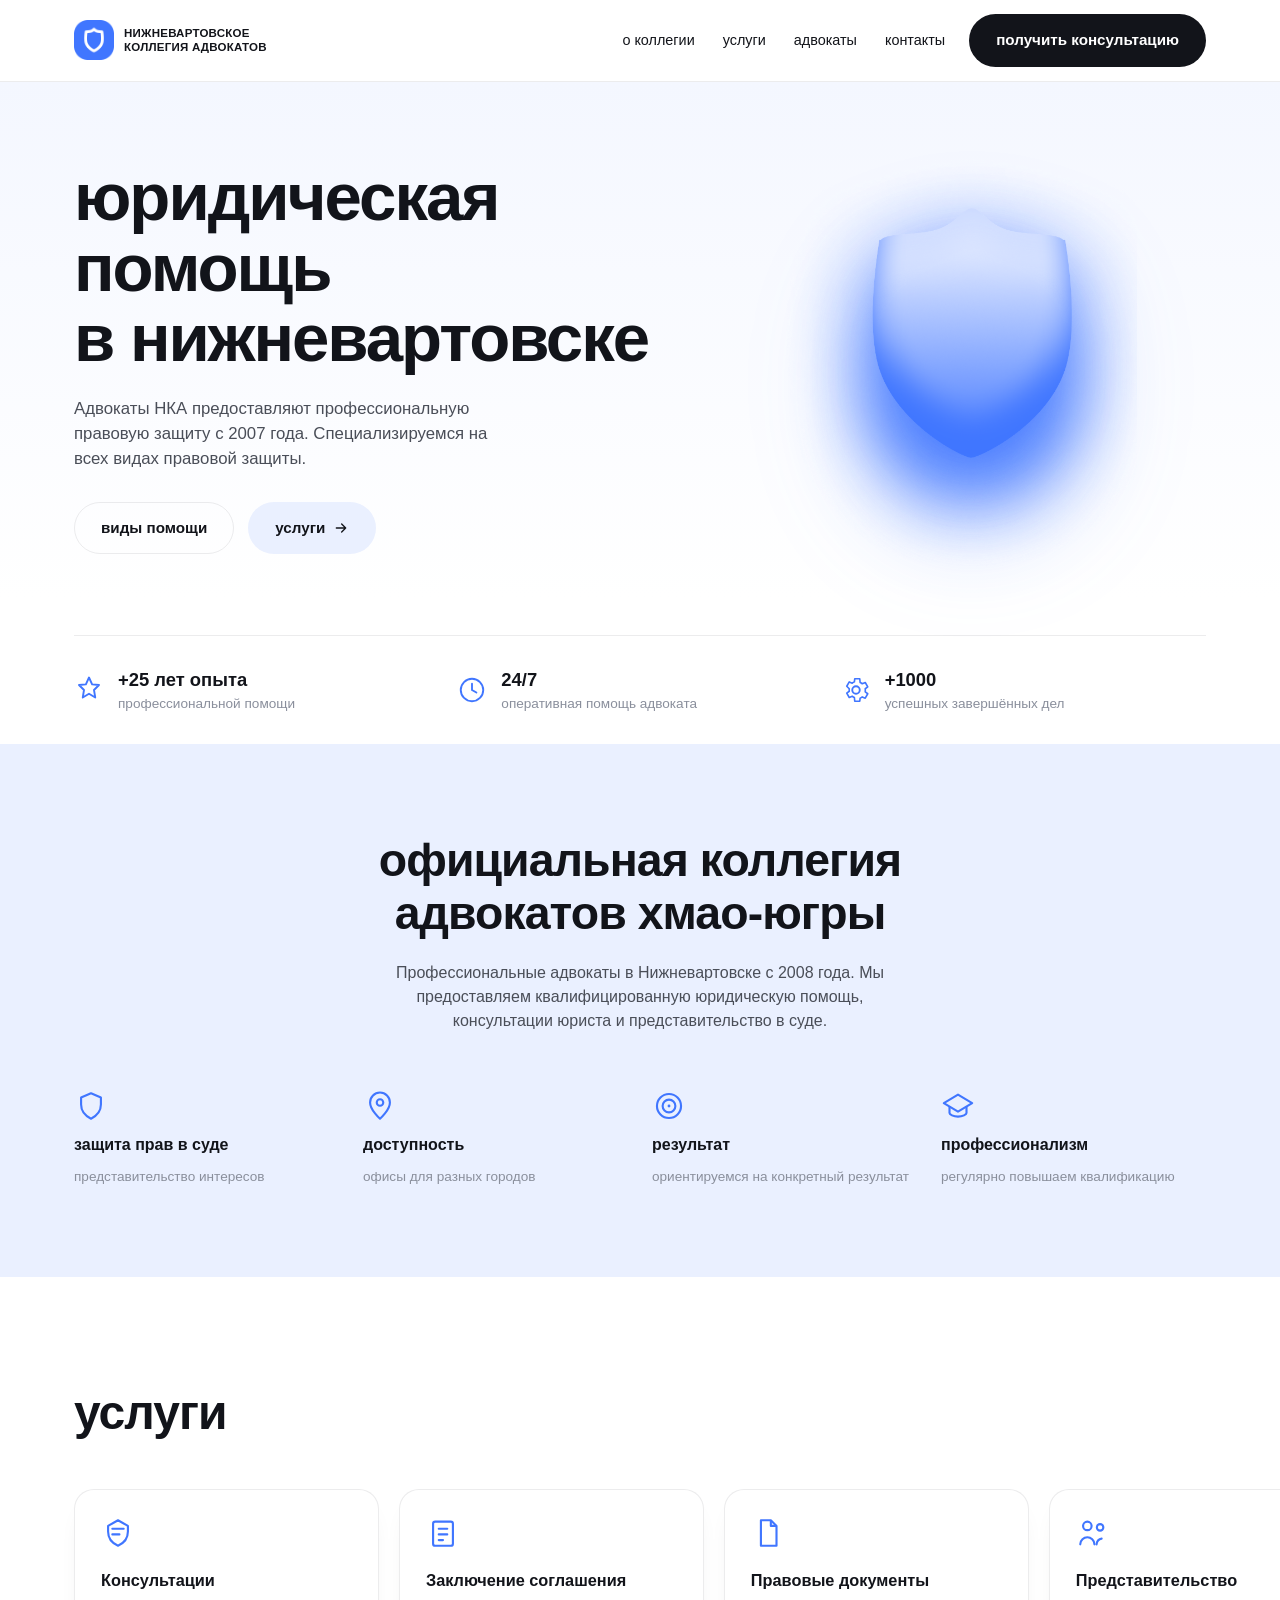
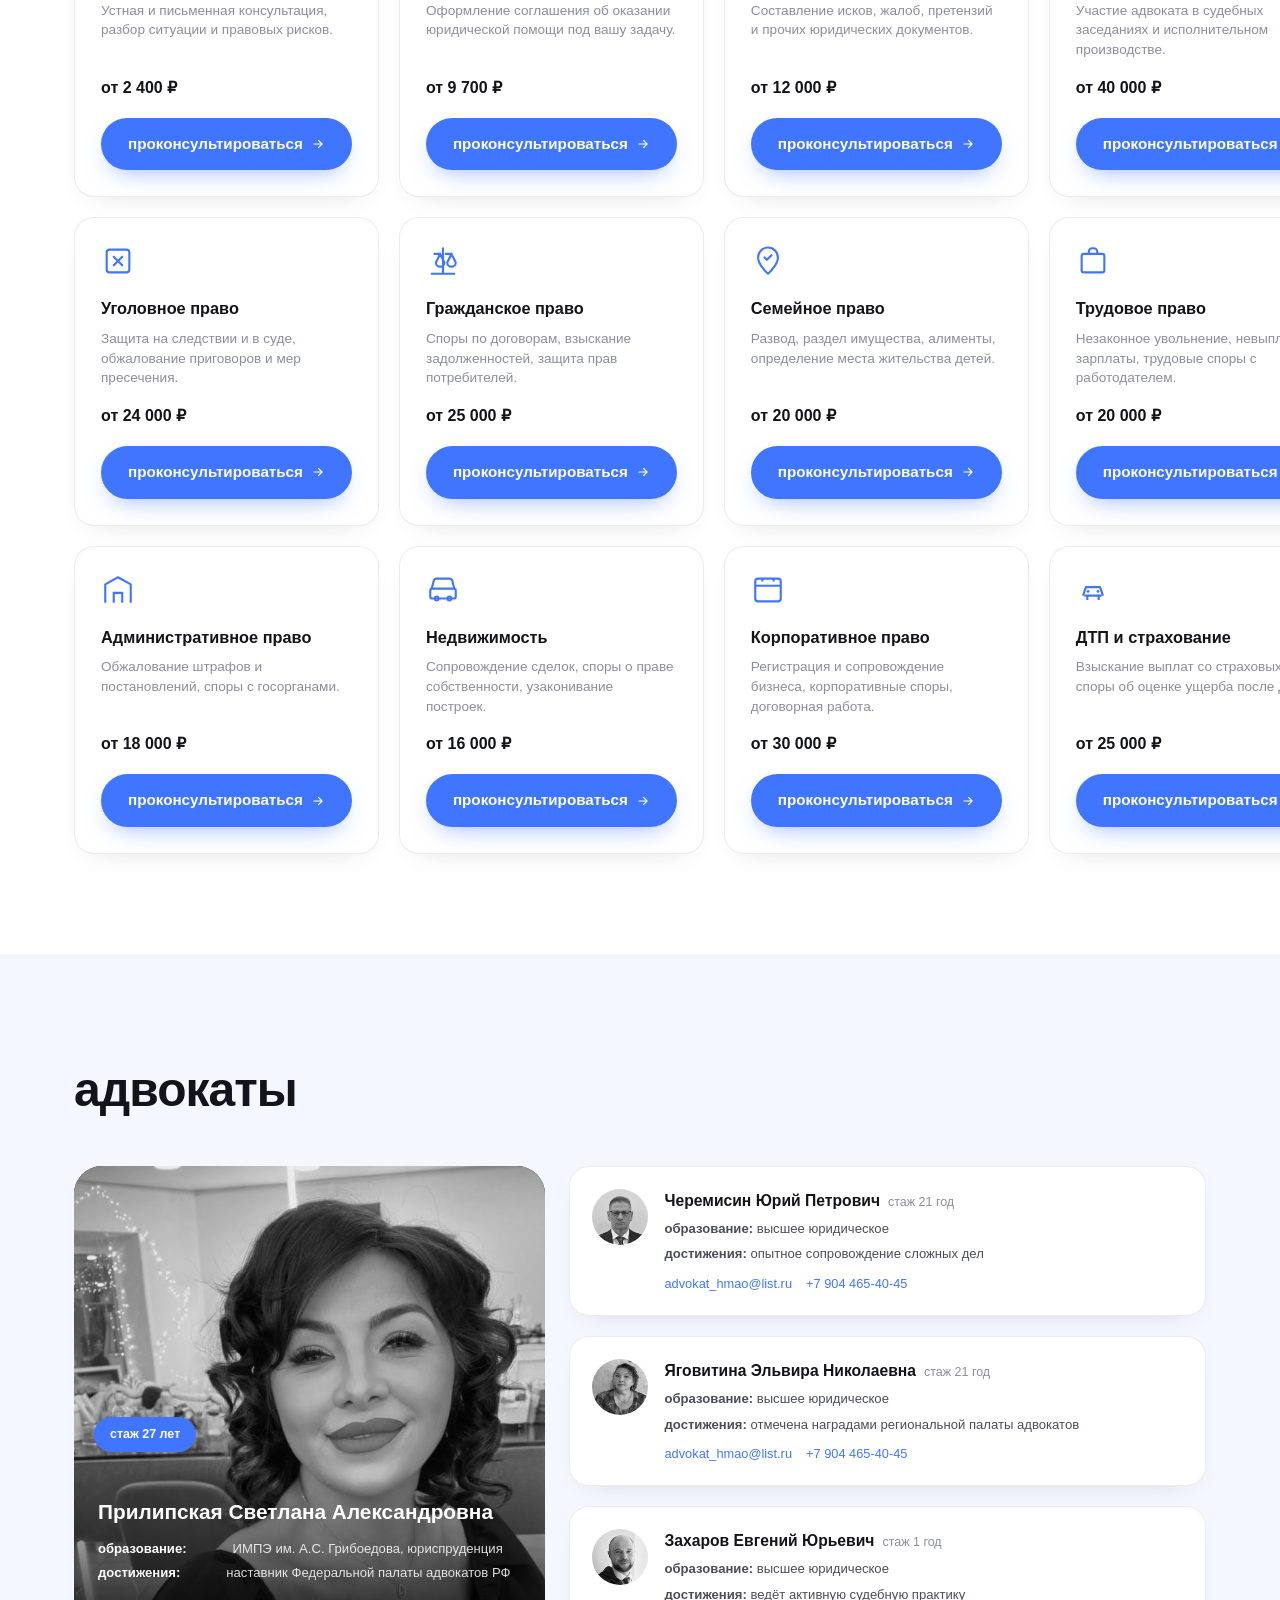
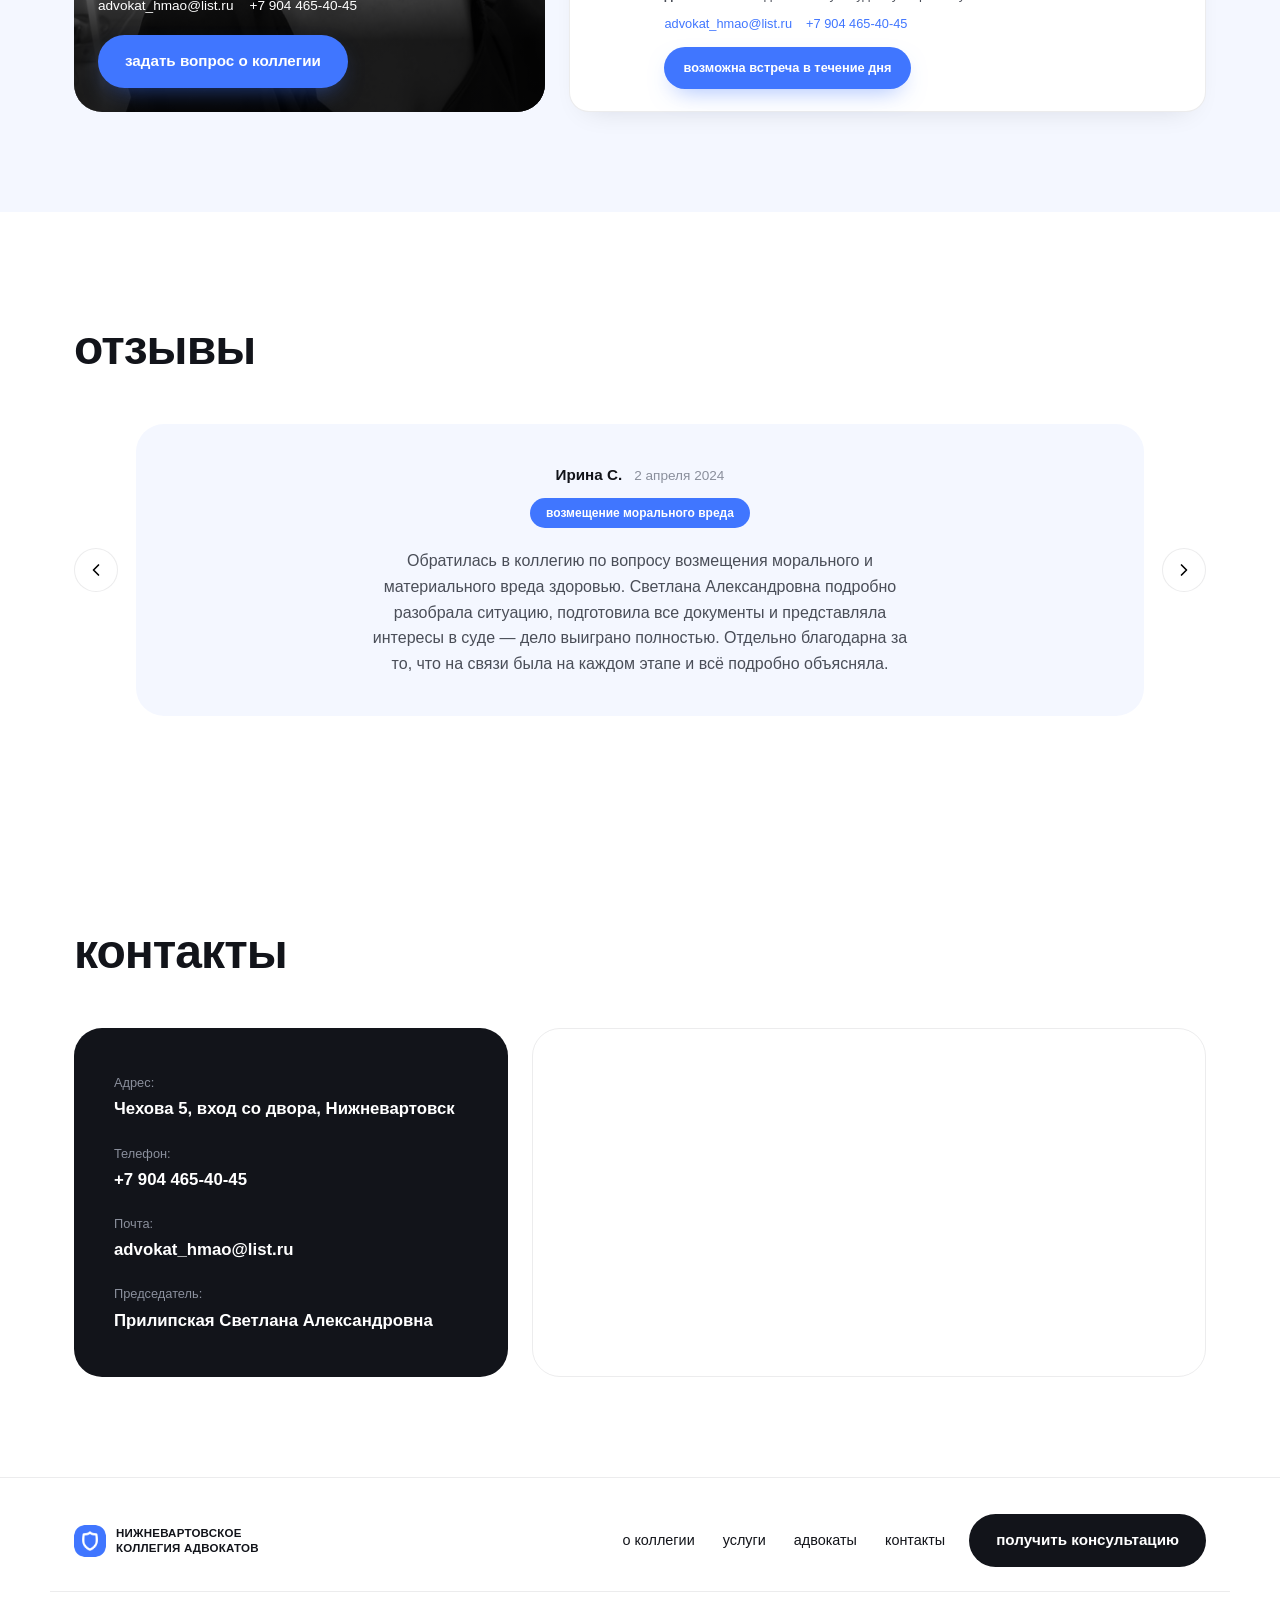
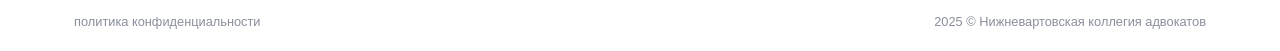
==== index.html @ 38939c28 "Add files via upload" ====
<!doctype html>
<html lang="ru">
<head>
<meta charset="UTF-8">
<meta name="viewport" content="width=device-width, initial-scale=1.0">
<title>Юридическая помощь в Нижневартовске — Нижневартовская коллегия адвокатов</title>
<meta name="description" content="Профессиональные адвокаты в Нижневартовске с 2008 года. Юридическая помощь, консультации, представительство в суде.">
<link rel="icon" href="assets/brand/logo.png">
<link rel="stylesheet" href="css/styles.css">
</head>
<body>

<header class="site-header">
  <div class="container header-row">
    <a class="brand" href="#top">
      <img src="assets/brand/logo.png" alt="" class="brand-mark" width="40" height="40">
      <span class="brand-name">нижневартовское<br>коллегия адвокатов</span>
    </a>

    <nav class="main-nav" id="main-nav">
      <a href="#about">о коллегии</a>
      <a href="#services">услуги</a>
      <a href="#team">адвокаты</a>
      <a href="#contacts">контакты</a>
    </nav>

    <a href="#contacts" class="btn btn-dark header-cta">получить консультацию</a>

    <button class="nav-toggle" id="nav-toggle" aria-label="Открыть меню" aria-expanded="false">
      <span></span><span></span><span></span>
    </button>
  </div>
</header>

<main id="top">

  <!-- HERO -->
  <section class="hero">
    <div class="container hero-grid">
      <div class="hero-copy">
        <h1>юридическая помощь<br>в нижневартовске</h1>
        <p class="hero-lead">Адвокаты НКА предоставляют профессиональную правовую защиту с 2007 года. Специализируемся на всех видах правовой защиты.</p>
        <div class="hero-actions">
          <a href="#services" class="btn btn-outline">виды помощи</a>
          <a href="#services" class="btn btn-light">
            услуги
            <svg width="16" height="16" viewBox="0 0 24 24" fill="none"><path d="M5 12h14M13 6l6 6-6 6" stroke="currentColor" stroke-width="2" stroke-linecap="round" stroke-linejoin="round"/></svg>
          </a>
        </div>
      </div>

      <div class="hero-visual">
        <img src="assets/brand/hero-shield.png" alt="" class="hero-shield">
      </div>
    </div>

    <div class="container">
      <div class="stats-row">
        <div class="stat">
          <svg class="stat-icon" viewBox="0 0 24 24" fill="none"><path d="M12 2l2.5 5.5L20 8l-4 4 1 6-5-3-5 3 1-6-4-4 5.5-.5L12 2z" stroke="currentColor" stroke-width="1.5" stroke-linejoin="round"/></svg>
          <div>
            <strong>+25 лет опыта</strong>
            <span>профессиональной помощи</span>
          </div>
        </div>
        <div class="stat">
          <svg class="stat-icon" viewBox="0 0 24 24" fill="none"><circle cx="12" cy="12" r="9" stroke="currentColor" stroke-width="1.5"/><path d="M12 7v5l3.5 2" stroke="currentColor" stroke-width="1.5" stroke-linecap="round"/></svg>
          <div>
            <strong>24/7</strong>
            <span>оперативная помощь адвоката</span>
          </div>
        </div>
        <div class="stat">
          <svg class="stat-icon" viewBox="0 0 24 24" fill="none"><circle cx="12" cy="12" r="3" stroke="currentColor" stroke-width="1.5"/><path d="M19.4 13a7.97 7.97 0 000-2l2-1.5-2-3.5-2.4 1a8 8 0 00-1.7-1L15 3h-4l-.3 2.5a8 8 0 00-1.7 1l-2.4-1-2 3.5L6.6 11a8 8 0 000 2l-2 1.5 2 3.5 2.4-1a8 8 0 001.7 1L11 21h4l.3-2.5a8 8 0 001.7-1l2.4 1 2-3.5-2-1.5z" stroke="currentColor" stroke-width="1.3" stroke-linejoin="round"/></svg>
          <div>
            <strong>+1000</strong>
            <span>успешных завершённых дел</span>
          </div>
        </div>
      </div>
    </div>
  </section>

  <!-- ABOUT -->
  <section class="about" id="about">
    <div class="container">
      <h2 class="about-title">официальная коллегия<br>адвокатов хмао-югры</h2>
      <p class="about-lead">Профессиональные адвокаты в Нижневартовске с 2008 года. Мы предоставляем квалифицированную юридическую помощь, консультации юриста и представительство в суде.</p>

      <div class="feature-row">
        <div class="feature">
          <svg viewBox="0 0 24 24" fill="none"><path d="M12 3l7 3v5c0 4.5-3 8-7 10-4-2-7-5.5-7-10V6l7-3z" stroke="currentColor" stroke-width="1.5" stroke-linejoin="round"/></svg>
          <strong>защита прав в суде</strong>
          <span>представительство интересов</span>
        </div>
        <div class="feature">
          <svg viewBox="0 0 24 24" fill="none"><path d="M12 21s7-6.2 7-11.5A7 7 0 0 0 5 9.5C5 14.8 12 21 12 21z" stroke="currentColor" stroke-width="1.5" stroke-linejoin="round"/><circle cx="12" cy="9.5" r="2.3" stroke="currentColor" stroke-width="1.5"/></svg>
          <strong>доступность</strong>
          <span>офисы для разных городов</span>
        </div>
        <div class="feature">
          <svg viewBox="0 0 24 24" fill="none"><circle cx="12" cy="12" r="8.5" stroke="currentColor" stroke-width="1.5"/><circle cx="12" cy="12" r="4.5" stroke="currentColor" stroke-width="1.5"/><circle cx="12" cy="12" r="1" fill="currentColor"/></svg>
          <strong>результат</strong>
          <span>ориентируемся на конкретный результат</span>
        </div>
        <div class="feature">
          <svg viewBox="0 0 24 24" fill="none"><path d="M22 10l-10-6-10 6 10 6 10-6z" stroke="currentColor" stroke-width="1.5" stroke-linejoin="round"/><path d="M6 12v5c0 1 2.7 2.5 6 2.5s6-1.5 6-2.5v-5" stroke="currentColor" stroke-width="1.5" stroke-linejoin="round"/></svg>
          <strong>профессионализм</strong>
          <span>регулярно повышаем квалификацию</span>
        </div>
      </div>
    </div>
  </section>

  <!-- SERVICES -->
  <section class="services" id="services">
    <div class="container">
      <h2 class="section-title">услуги</h2>

      <div class="services-grid">

        <article class="service-card">
          <svg class="service-icon" viewBox="0 0 24 24" fill="none"><path d="M8 9h8M8 13h5" stroke="currentColor" stroke-width="1.5" stroke-linecap="round"/><path d="M12 3l7 4v4c0 5-3.2 8.4-7 10-3.8-1.6-7-5-7-10V7l7-4z" stroke="currentColor" stroke-width="1.5" stroke-linejoin="round"/></svg>
          <h3>Консультации</h3>
          <p>Устная и письменная консультация, разбор ситуации и правовых рисков.</p>
          <div class="service-price">от 2 400 ₽</div>
          <a href="#contacts" class="btn btn-blue btn-block">проконсультироваться <svg width="14" height="14" viewBox="0 0 24 24" fill="none"><path d="M5 12h14M13 6l6 6-6 6" stroke="currentColor" stroke-width="2" stroke-linecap="round" stroke-linejoin="round"/></svg></a>
        </article>

        <article class="service-card">
          <svg class="service-icon" viewBox="0 0 24 24" fill="none"><rect x="5" y="4" width="14" height="17" rx="1.5" stroke="currentColor" stroke-width="1.5"/><path d="M9 9h6M9 13h6M9 17h3" stroke="currentColor" stroke-width="1.5" stroke-linecap="round"/></svg>
          <h3>Заключение соглашения</h3>
          <p>Оформление соглашения об оказании юридической помощи под вашу задачу.</p>
          <div class="service-price">от 9 700 ₽</div>
          <a href="#contacts" class="btn btn-blue btn-block">проконсультироваться <svg width="14" height="14" viewBox="0 0 24 24" fill="none"><path d="M5 12h14M13 6l6 6-6 6" stroke="currentColor" stroke-width="2" stroke-linecap="round" stroke-linejoin="round"/></svg></a>
        </article>

        <article class="service-card">
          <svg class="service-icon" viewBox="0 0 24 24" fill="none"><path d="M7 3h7l4 4v14H7z" stroke="currentColor" stroke-width="1.5" stroke-linejoin="round"/><path d="M14 3v4h4" stroke="currentColor" stroke-width="1.5" stroke-linejoin="round"/></svg>
          <h3>Правовые документы</h3>
          <p>Составление исков, жалоб, претензий и прочих юридических документов.</p>
          <div class="service-price">от 12 000 ₽</div>
          <a href="#contacts" class="btn btn-blue btn-block">проконсультироваться <svg width="14" height="14" viewBox="0 0 24 24" fill="none"><path d="M5 12h14M13 6l6 6-6 6" stroke="currentColor" stroke-width="2" stroke-linecap="round" stroke-linejoin="round"/></svg></a>
        </article>

        <article class="service-card">
          <svg class="service-icon" viewBox="0 0 24 24" fill="none"><circle cx="8" cy="7" r="3" stroke="currentColor" stroke-width="1.5"/><path d="M3 20c0-3 2.5-5 5-5s5 2 5 5" stroke="currentColor" stroke-width="1.5" stroke-linecap="round"/><circle cx="17" cy="8" r="2.3" stroke="currentColor" stroke-width="1.5"/><path d="M14.5 20c.3-2.3 1.8-3.8 3.6-4" stroke="currentColor" stroke-width="1.5" stroke-linecap="round"/></svg>
          <h3>Представительство</h3>
          <p>Участие адвоката в судебных заседаниях и исполнительном производстве.</p>
          <div class="service-price">от 40 000 ₽</div>
          <a href="#contacts" class="btn btn-blue btn-block">проконсультироваться <svg width="14" height="14" viewBox="0 0 24 24" fill="none"><path d="M5 12h14M13 6l6 6-6 6" stroke="currentColor" stroke-width="2" stroke-linecap="round" stroke-linejoin="round"/></svg></a>
        </article>

        <article class="service-card">
          <svg class="service-icon" viewBox="0 0 24 24" fill="none"><rect x="4" y="4" width="16" height="16" rx="2" stroke="currentColor" stroke-width="1.5"/><path d="M9 9l6 6M15 9l-6 6" stroke="currentColor" stroke-width="1.5" stroke-linecap="round"/></svg>
          <h3>Уголовное право</h3>
          <p>Защита на следствии и в суде, обжалование приговоров и мер пресечения.</p>
          <div class="service-price">от 24 000 ₽</div>
          <a href="#contacts" class="btn btn-blue btn-block">проконсультироваться <svg width="14" height="14" viewBox="0 0 24 24" fill="none"><path d="M5 12h14M13 6l6 6-6 6" stroke="currentColor" stroke-width="2" stroke-linecap="round" stroke-linejoin="round"/></svg></a>
        </article>

        <article class="service-card">
          <svg class="service-icon" viewBox="0 0 24 24" fill="none"><path d="M12 3v18M6 7h4l-3 6a3 3 0 006 0l-3-6M14 7h4l-3 6a3 3 0 006 0l-3-6M4 21h16" stroke="currentColor" stroke-width="1.5" stroke-linecap="round" stroke-linejoin="round"/></svg>
          <h3>Гражданское право</h3>
          <p>Споры по договорам, взыскание задолженностей, защита прав потребителей.</p>
          <div class="service-price">от 25 000 ₽</div>
          <a href="#contacts" class="btn btn-blue btn-block">проконсультироваться <svg width="14" height="14" viewBox="0 0 24 24" fill="none"><path d="M5 12h14M13 6l6 6-6 6" stroke="currentColor" stroke-width="2" stroke-linecap="round" stroke-linejoin="round"/></svg></a>
        </article>

        <article class="service-card">
          <svg class="service-icon" viewBox="0 0 24 24" fill="none"><path d="M12 21s7-6.2 7-11.5A7 7 0 0 0 5 9.5C5 14.8 12 21 12 21z" stroke="currentColor" stroke-width="1.5" stroke-linejoin="round"/><path d="M9.5 9.5l1.7 1.7 3.3-3.3" stroke="currentColor" stroke-width="1.5" stroke-linecap="round" stroke-linejoin="round"/></svg>
          <h3>Семейное право</h3>
          <p>Развод, раздел имущества, алименты, определение места жительства детей.</p>
          <div class="service-price">от 20 000 ₽</div>
          <a href="#contacts" class="btn btn-blue btn-block">проконсультироваться <svg width="14" height="14" viewBox="0 0 24 24" fill="none"><path d="M5 12h14M13 6l6 6-6 6" stroke="currentColor" stroke-width="2" stroke-linecap="round" stroke-linejoin="round"/></svg></a>
        </article>

        <article class="service-card">
          <svg class="service-icon" viewBox="0 0 24 24" fill="none"><rect x="4" y="7" width="16" height="13" rx="1.5" stroke="currentColor" stroke-width="1.5"/><path d="M9 7V5.5A2.5 2.5 0 0111.5 3h1A2.5 2.5 0 0115 5.5V7" stroke="currentColor" stroke-width="1.5"/></svg>
          <h3>Трудовое право</h3>
          <p>Незаконное увольнение, невыплата зарплаты, трудовые споры с работодателем.</p>
          <div class="service-price">от 20 000 ₽</div>
          <a href="#contacts" class="btn btn-blue btn-block">проконсультироваться <svg width="14" height="14" viewBox="0 0 24 24" fill="none"><path d="M5 12h14M13 6l6 6-6 6" stroke="currentColor" stroke-width="2" stroke-linecap="round" stroke-linejoin="round"/></svg></a>
        </article>

        <article class="service-card">
          <svg class="service-icon" viewBox="0 0 24 24" fill="none"><path d="M3 21V8l9-5 9 5v13" stroke="currentColor" stroke-width="1.5" stroke-linejoin="round"/><path d="M9 21v-7h6v7" stroke="currentColor" stroke-width="1.5" stroke-linejoin="round"/></svg>
          <h3>Административное право</h3>
          <p>Обжалование штрафов и постановлений, споры с госорганами.</p>
          <div class="service-price">от 18 000 ₽</div>
          <a href="#contacts" class="btn btn-blue btn-block">проконсультироваться <svg width="14" height="14" viewBox="0 0 24 24" fill="none"><path d="M5 12h14M13 6l6 6-6 6" stroke="currentColor" stroke-width="2" stroke-linecap="round" stroke-linejoin="round"/></svg></a>
        </article>

        <article class="service-card">
          <svg class="service-icon" viewBox="0 0 24 24" fill="none"><path d="M4 11l1.5-5.5A2 2 0 017.4 4h9.2a2 2 0 011.9 1.5L20 11" stroke="currentColor" stroke-width="1.5" stroke-linejoin="round"/><rect x="3" y="11" width="18" height="7" rx="1.5" stroke="currentColor" stroke-width="1.5"/><circle cx="7.5" cy="18" r="1.4" stroke="currentColor" stroke-width="1.3"/><circle cx="16.5" cy="18" r="1.4" stroke="currentColor" stroke-width="1.3"/></svg>
          <h3>Недвижимость</h3>
          <p>Сопровождение сделок, споры о праве собственности, узаконивание построек.</p>
          <div class="service-price">от 16 000 ₽</div>
          <a href="#contacts" class="btn btn-blue btn-block">проконсультироваться <svg width="14" height="14" viewBox="0 0 24 24" fill="none"><path d="M5 12h14M13 6l6 6-6 6" stroke="currentColor" stroke-width="2" stroke-linecap="round" stroke-linejoin="round"/></svg></a>
        </article>

        <article class="service-card">
          <svg class="service-icon" viewBox="0 0 24 24" fill="none"><rect x="3" y="4" width="18" height="16" rx="2" stroke="currentColor" stroke-width="1.5"/><path d="M3 9h18M8 4v2M16 4v2" stroke="currentColor" stroke-width="1.5"/></svg>
          <h3>Корпоративное право</h3>
          <p>Регистрация и сопровождение бизнеса, корпоративные споры, договорная работа.</p>
          <div class="service-price">от 30 000 ₽</div>
          <a href="#contacts" class="btn btn-blue btn-block">проконсультироваться <svg width="14" height="14" viewBox="0 0 24 24" fill="none"><path d="M5 12h14M13 6l6 6-6 6" stroke="currentColor" stroke-width="2" stroke-linecap="round" stroke-linejoin="round"/></svg></a>
        </article>

        <article class="service-card">
          <svg class="service-icon" viewBox="0 0 24 24" fill="none"><path d="M5 16l2-6h10l2 6M6 16h12M8 16v3M16 16v3" stroke="currentColor" stroke-width="1.5" stroke-linejoin="round"/><circle cx="8.5" cy="13" r="1" fill="currentColor"/><circle cx="15.5" cy="13" r="1" fill="currentColor"/></svg>
          <h3>ДТП и страхование</h3>
          <p>Взыскание выплат со страховых, споры об оценке ущерба после ДТП.</p>
          <div class="service-price">от 25 000 ₽</div>
          <a href="#contacts" class="btn btn-blue btn-block">проконсультироваться <svg width="14" height="14" viewBox="0 0 24 24" fill="none"><path d="M5 12h14M13 6l6 6-6 6" stroke="currentColor" stroke-width="2" stroke-linecap="round" stroke-linejoin="round"/></svg></a>
        </article>

      </div>
    </div>
  </section>

  <!-- TEAM -->
  <section class="team" id="team">
    <div class="container">
      <h2 class="section-title">адвокаты</h2>

      <div class="team-grid">
        <article class="lawyer-card lawyer-featured">
          <img src="assets/team/prilipskaya.png" alt="Прилипская Светлана Александровна" class="lawyer-photo">
          <span class="lawyer-tenure">стаж 27 лет</span>
          <div class="lawyer-info">
            <h3>Прилипская Светлана Александровна</h3>
            <dl>
              <div><dt>образование:</dt><dd>ИМПЭ им. А.С. Грибоедова, юриспруденция</dd></div>
              <div><dt>достижения:</dt><dd>наставник Федеральной палаты адвокатов РФ</dd></div>
            </dl>
            <div class="lawyer-contact">
              <a href="mailto:advokat_hmao@list.ru">advokat_hmao@list.ru</a>
              <a href="tel:+79044654045">+7 904 465-40-45</a>
            </div>
            <a href="#contacts" class="btn btn-blue">задать вопрос о коллегии</a>
          </div>
        </article>

        <div class="lawyer-mini-grid">
          <article class="lawyer-mini">
            <img src="assets/team/cheremisin.png" alt="Черемисин Юрий Петрович" class="lawyer-avatar">
            <div>
              <h4>Черемисин Юрий Петрович <span>стаж 21 год</span></h4>
              <p><b>образование:</b> высшее юридическое</p>
              <p><b>достижения:</b> опытное сопровождение сложных дел</p>
              <div class="lawyer-contact-mini">
                <a href="mailto:advokat_hmao@list.ru">advokat_hmao@list.ru</a>
                <a href="tel:+79044654045">+7 904 465-40-45</a>
              </div>
            </div>
          </article>

          <article class="lawyer-mini">
            <img src="assets/team/yagovitina.png" alt="Яговитина Эльвира Николаевна" class="lawyer-avatar">
            <div>
              <h4>Яговитина Эльвира Николаевна <span>стаж 21 год</span></h4>
              <p><b>образование:</b> высшее юридическое</p>
              <p><b>достижения:</b> отмечена наградами региональной палаты адвокатов</p>
              <div class="lawyer-contact-mini">
                <a href="mailto:advokat_hmao@list.ru">advokat_hmao@list.ru</a>
                <a href="tel:+79044654045">+7 904 465-40-45</a>
              </div>
            </div>
          </article>

          <article class="lawyer-mini">
            <img src="assets/team/zakharov.png" alt="Захаров Евгений Юрьевич" class="lawyer-avatar">
            <div>
              <h4>Захаров Евгений Юрьевич <span>стаж 1 год</span></h4>
              <p><b>образование:</b> высшее юридическое</p>
              <p><b>достижения:</b> ведёт активную судебную практику</p>
              <div class="lawyer-contact-mini">
                <a href="mailto:advokat_hmao@list.ru">advokat_hmao@list.ru</a>
                <a href="tel:+79044654045">+7 904 465-40-45</a>
              </div>
              <a href="#contacts" class="btn btn-blue btn-small">возможна встреча в течение дня</a>
            </div>
          </article>
        </div>
      </div>
    </div>
  </section>

  <!-- REVIEWS -->
  <section class="reviews" id="reviews">
    <div class="container">
      <h2 class="section-title">отзывы</h2>

      <div class="review-carousel">
        <button class="review-nav" id="review-prev" aria-label="Предыдущий отзыв">
          <svg width="20" height="20" viewBox="0 0 24 24" fill="none"><path d="M15 6l-6 6 6 6" stroke="currentColor" stroke-width="2" stroke-linecap="round" stroke-linejoin="round"/></svg>
        </button>

        <div class="review-track" id="review-track">
          <article class="review-card">
            <div class="review-head">
              <strong>Ирина С.</strong>
              <span>2 апреля 2024</span>
            </div>
            <span class="review-tag">возмещение морального вреда</span>
            <p>Обратилась в коллегию по вопросу возмещения морального и материального вреда здоровью. Светлана Александровна подробно разобрала ситуацию, подготовила все документы и представляла интересы в суде — дело выиграно полностью. Отдельно благодарна за то, что на связи была на каждом этапе и всё подробно объясняла.</p>
          </article>

          <article class="review-card">
            <div class="review-head">
              <strong>Дмитрий К.</strong>
              <span>17 января 2024</span>
            </div>
            <span class="review-tag">трудовой спор</span>
            <p>Помогли восстановиться на работе после незаконного увольнения. Работали быстро, держали в курсе на всех этапах, в итоге удалось решить дело в досудебном порядке.</p>
          </article>

          <article class="review-card">
            <div class="review-head">
              <strong>Наталья В.</strong>
              <span>3 ноября 2023</span>
            </div>
            <span class="review-tag">раздел имущества</span>
            <p>Долгий и сложный процесс раздела имущества прошёл максимально спокойно благодаря грамотному сопровождению адвоката. Рекомендую коллегию всем, кто столкнулся с семейными спорами.</p>
          </article>
        </div>

        <button class="review-nav" id="review-next" aria-label="Следующий отзыв">
          <svg width="20" height="20" viewBox="0 0 24 24" fill="none"><path d="M9 6l6 6-6 6" stroke="currentColor" stroke-width="2" stroke-linecap="round" stroke-linejoin="round"/></svg>
        </button>
      </div>
    </div>
  </section>

  <!-- CONTACTS -->
  <section class="contacts" id="contacts">
    <div class="container">
      <h2 class="section-title">контакты</h2>

      <div class="contacts-grid">
        <div class="contacts-info">
          <div class="contact-row">
            <span class="contact-label">Адрес:</span>
            <span class="contact-value">Чехова 5, вход со двора, Нижневартовск</span>
          </div>
          <div class="contact-row">
            <span class="contact-label">Телефон:</span>
            <a class="contact-value" href="tel:+79044654045">+7 904 465-40-45</a>
          </div>
          <div class="contact-row">
            <span class="contact-label">Почта:</span>
            <a class="contact-value" href="mailto:advokat_hmao@list.ru">advokat_hmao@list.ru</a>
          </div>
          <div class="contact-row">
            <span class="contact-label">Председатель:</span>
            <span class="contact-value">Прилипская Светлана Александровна</span>
          </div>
        </div>

        <div class="contacts-map">
          <iframe
            src="https://yandex.ru/map-widget/v1/?text=Нижневартовск%2C%20улица%20Чехова%2C%205&z=16"
            width="100%" height="100%" frameborder="0" loading="lazy"
            title="Карта — адрес коллегии адвокатов"></iframe>
        </div>
      </div>
    </div>
  </section>

</main>

<footer class="site-footer">
  <div class="container footer-row">
    <a class="brand" href="#top">
      <img src="assets/brand/logo.png" alt="" class="brand-mark" width="32" height="32">
      <span class="brand-name">нижневартовское<br>коллегия адвокатов</span>
    </a>
    <nav class="main-nav">
      <a href="#about">о коллегии</a>
      <a href="#services">услуги</a>
      <a href="#team">адвокаты</a>
      <a href="#contacts">контакты</a>
    </nav>
    <a href="#contacts" class="btn btn-dark">получить консультацию</a>
  </div>
  <div class="container footer-bottom">
    <a href="#">политика конфиденциальности</a>
    <span>2025 © Нижневартовская коллегия адвокатов</span>
  </div>
</footer>

<script src="js/main.js"></script>
</body>
</html>
---- css/styles.css ----
/* ==========================================================================
   Variables
   ========================================================================== */
:root {
  --blue-700: #2b52d6;
  --blue-600: #4076ff;
  --blue-500: #5c8bff;
  --blue-50:  #eaf0ff;
  --blue-25:  #f4f7ff;

  --ink-900: #12141a;
  --ink-700: #4a4e58;
  --ink-500: #8a8f9c;
  --line:    rgba(18, 20, 26, 0.08);

  --white: #ffffff;

  --radius-lg: 28px;
  --radius-md: 20px;
  --radius-sm: 14px;
  --radius-pill: 999px;

  --shadow-soft: 0 20px 45px -20px rgba(18, 20, 26, 0.18);
  --shadow-card: 0 12px 30px -18px rgba(18, 20, 26, 0.16);

  --container: 1180px;

  font-size: 16px;
}

/* ==========================================================================
   Reset / base
   ========================================================================== */
*, *::before, *::after { box-sizing: border-box; }
html { scroll-behavior: smooth; }
body {
  margin: 0;
  font-family: -apple-system, BlinkMacSystemFont, "Segoe UI", Roboto, "Helvetica Neue", Arial, sans-serif;
  color: var(--ink-900);
  background: var(--white);
  line-height: 1.5;
  overflow-x: hidden;
}
img { max-width: 100%; display: block; }
a { color: inherit; text-decoration: none; }
ul, dl { margin: 0; padding: 0; }
h1, h2, h3, h4, p { margin: 0; }
svg { flex-shrink: 0; }

.container {
  width: 100%;
  max-width: var(--container);
  margin-inline: auto;
  padding-inline: 24px;
}

section { position: relative; }

.section-title {
  font-size: clamp(2.2rem, 5vw, 3rem);
  font-weight: 800;
  letter-spacing: -0.02em;
  margin-bottom: 40px;
}

/* ==========================================================================
   Buttons
   ========================================================================== */
.btn {
  display: inline-flex;
  align-items: center;
  justify-content: center;
  gap: 8px;
  padding: 14px 26px;
  border-radius: var(--radius-pill);
  font-weight: 600;
  font-size: 0.95rem;
  white-space: nowrap;
  border: 1px solid transparent;
  cursor: pointer;
  transition: transform 0.15s ease, box-shadow 0.15s ease, background-color 0.15s ease;
}
.btn:hover { transform: translateY(-1px); }

.btn-dark { background: var(--ink-900); color: var(--white); }
.btn-dark:hover { background: #000; }

.btn-blue { background: var(--blue-600); color: var(--white); box-shadow: 0 10px 24px -10px rgba(64,118,255,0.55); }
.btn-blue:hover { background: var(--blue-700); }

.btn-outline { background: transparent; color: var(--ink-900); border-color: var(--line); }
.btn-outline:hover { border-color: var(--ink-900); }

.btn-light { background: var(--blue-50); color: var(--ink-900); }
.btn-light:hover { background: var(--blue-500); color: var(--white); }

.btn-block { width: 100%; margin-top: 18px; }
.btn-small { padding: 10px 18px; font-size: 0.8rem; margin-top: 14px; }

/* ==========================================================================
   Header
   ========================================================================== */
.site-header {
  position: sticky;
  top: 0;
  z-index: 50;
  background: rgba(255, 255, 255, 0.85);
  backdrop-filter: blur(10px);
  border-bottom: 1px solid var(--line);
}
.header-row {
  display: flex;
  align-items: center;
  gap: 24px;
  padding-block: 14px;
}
.brand {
  display: flex;
  align-items: center;
  gap: 10px;
  margin-right: auto;
}
.brand-mark { border-radius: 10px; }
.brand-name {
  font-size: 0.72rem;
  font-weight: 700;
  text-transform: uppercase;
  letter-spacing: 0.02em;
  line-height: 1.25;
}
.main-nav {
  display: flex;
  gap: 28px;
  font-size: 0.9rem;
  font-weight: 500;
}
.main-nav a:hover { color: var(--blue-600); }

.nav-toggle {
  display: none;
  flex-direction: column;
  justify-content: center;
  gap: 5px;
  width: 40px;
  height: 40px;
  border: 1px solid var(--line);
  border-radius: var(--radius-pill);
  background: var(--white);
  cursor: pointer;
}
.nav-toggle span {
  display: block;
  width: 18px;
  height: 2px;
  margin-inline: auto;
  background: var(--ink-900);
  transition: transform 0.2s ease, opacity 0.2s ease;
}
.nav-toggle.open span:nth-child(1) { transform: translateY(7px) rotate(45deg); }
.nav-toggle.open span:nth-child(2) { opacity: 0; }
.nav-toggle.open span:nth-child(3) { transform: translateY(-7px) rotate(-45deg); }

/* ==========================================================================
   Hero
   ========================================================================== */
.hero {
  padding-top: 56px;
  background: linear-gradient(180deg, var(--blue-25) 0%, var(--white) 78%);
}
.hero-grid {
  display: grid;
  grid-template-columns: 1.1fr 0.9fr;
  align-items: center;
  gap: 24px;
}
.hero-copy h1 {
  font-size: clamp(2.4rem, 5.6vw, 4.2rem);
  font-weight: 800;
  letter-spacing: -0.03em;
  line-height: 1.05;
}
.hero-lead {
  margin-top: 22px;
  max-width: 46ch;
  color: var(--ink-700);
  font-size: 1.05rem;
}
.hero-actions {
  display: flex;
  flex-wrap: wrap;
  gap: 14px;
  margin-top: 30px;
}

.hero-visual {
  position: relative;
  display: flex;
  justify-content: center;
}
.hero-shield {
  width: min(360px, 90%);
  filter: drop-shadow(0 30px 40px rgba(64, 118, 255, 0.35));
}

.stats-row {
  display: grid;
  grid-template-columns: repeat(3, 1fr);
  gap: 18px;
  margin-top: 56px;
  padding-block: 30px;
  border-top: 1px solid var(--line);
}
.stat {
  display: flex;
  align-items: center;
  gap: 14px;
}
.stat-icon {
  width: 30px;
  height: 30px;
  color: var(--blue-600);
  flex-shrink: 0;
}
.stat strong { display: block; font-size: 1.15rem; font-weight: 800; }
.stat span { display: block; color: var(--ink-500); font-size: 0.85rem; }

/* ==========================================================================
   About band
   ========================================================================== */
.about {
  background: var(--blue-50);
  padding-block: 90px;
  text-align: center;
  overflow: hidden;
}
.about-title {
  font-size: clamp(1.9rem, 4.4vw, 2.9rem);
  font-weight: 800;
  letter-spacing: -0.02em;
  line-height: 1.15;
}
.about-lead {
  max-width: 56ch;
  margin: 20px auto 0;
  color: var(--ink-700);
  font-size: 1rem;
}
.feature-row {
  margin-top: 56px;
  display: grid;
  grid-template-columns: repeat(4, 1fr);
  gap: 24px;
  text-align: left;
}
.feature {
  display: flex;
  flex-direction: column;
  gap: 10px;
}
.feature svg {
  width: 34px;
  height: 34px;
  color: var(--blue-600);
}
.feature strong { font-size: 1rem; font-weight: 700; }
.feature span { color: var(--ink-500); font-size: 0.85rem; }

/* ==========================================================================
   Services
   ========================================================================== */
.services { padding-block: 100px; }

.services-grid {
  display: grid;
  grid-template-columns: repeat(4, 1fr);
  gap: 20px;
}
.service-card {
  background: var(--white);
  border: 1px solid var(--line);
  border-radius: var(--radius-md);
  padding: 26px;
  box-shadow: var(--shadow-card);
  display: flex;
  flex-direction: column;
}
.service-icon {
  width: 34px;
  height: 34px;
  color: var(--blue-600);
  margin-bottom: 18px;
}
.service-card h3 {
  font-size: 1.02rem;
  font-weight: 700;
}
.service-card p {
  margin-top: 8px;
  color: var(--ink-500);
  font-size: 0.85rem;
  line-height: 1.45;
  flex-grow: 1;
}
.service-price {
  margin-top: 16px;
  font-weight: 800;
  font-size: 1rem;
}

/* ==========================================================================
   Team
   ========================================================================== */
.team { padding-block: 100px; background: var(--blue-25); }

.team-grid {
  display: grid;
  grid-template-columns: 1fr 1.35fr;
  gap: 24px;
}

.lawyer-featured {
  position: relative;
  border-radius: var(--radius-lg);
  overflow: hidden;
  background: var(--ink-900);
  min-height: 520px;
  display: flex;
  flex-direction: column;
  justify-content: flex-end;
}
.lawyer-photo {
  position: absolute;
  inset: 0;
  width: 100%;
  height: 100%;
  object-fit: cover;
  object-position: top center;
  opacity: 0.92;
}
.lawyer-tenure {
  position: relative;
  z-index: 2;
  align-self: flex-start;
  margin: 20px;
  background: var(--blue-600);
  color: var(--white);
  font-size: 0.78rem;
  font-weight: 700;
  padding: 8px 16px;
  border-radius: var(--radius-pill);
}
.lawyer-info {
  position: relative;
  z-index: 2;
  padding: 24px;
  background: linear-gradient(0deg, rgba(0,0,0,0.85) 30%, rgba(0,0,0,0));
  color: var(--white);
}
.lawyer-info h3 { font-size: 1.3rem; font-weight: 800; }
.lawyer-info dl { margin-top: 12px; font-size: 0.82rem; }
.lawyer-info dl div { display: flex; gap: 6px; margin-top: 4px; color: rgba(255,255,255,0.85); }
.lawyer-info dt { font-weight: 700; color: var(--white); flex-shrink: 0; }
.lawyer-contact {
  display: flex;
  flex-wrap: wrap;
  gap: 16px;
  margin-top: 14px;
  font-size: 0.85rem;
}
.lawyer-contact a:hover { color: var(--blue-500); }
.lawyer-info .btn { margin-top: 18px; }

.lawyer-mini-grid {
  display: grid;
  grid-template-columns: 1fr;
  gap: 20px;
}
.lawyer-mini {
  background: var(--white);
  border: 1px solid var(--line);
  border-radius: var(--radius-md);
  padding: 22px;
  display: flex;
  gap: 16px;
  box-shadow: var(--shadow-card);
}
.lawyer-avatar {
  width: 56px;
  height: 56px;
  border-radius: 50%;
  object-fit: cover;
  flex-shrink: 0;
}
.lawyer-mini h4 {
  font-size: 0.98rem;
  font-weight: 700;
  display: flex;
  flex-wrap: wrap;
  gap: 8px;
  align-items: baseline;
}
.lawyer-mini h4 span {
  font-weight: 500;
  color: var(--ink-500);
  font-size: 0.78rem;
}
.lawyer-mini p {
  margin-top: 6px;
  font-size: 0.82rem;
  color: var(--ink-700);
}
.lawyer-contact-mini {
  display: flex;
  flex-wrap: wrap;
  gap: 14px;
  margin-top: 10px;
  font-size: 0.8rem;
}
.lawyer-contact-mini a { color: var(--blue-600); }
.lawyer-contact-mini a:hover { text-decoration: underline; }

/* ==========================================================================
   Reviews
   ========================================================================== */
.reviews { padding-block: 100px; }

.review-carousel {
  display: flex;
  align-items: center;
  gap: 18px;
}
.review-nav {
  flex-shrink: 0;
  width: 44px;
  height: 44px;
  border-radius: 50%;
  border: 1px solid var(--line);
  background: var(--white);
  cursor: pointer;
  display: flex;
  align-items: center;
  justify-content: center;
  transition: background 0.15s ease, color 0.15s ease;
}
.review-nav:hover { background: var(--blue-600); color: var(--white); border-color: var(--blue-600); }

.review-track {
  flex: 1;
  overflow: hidden;
}
.review-card {
  display: none;
  background: var(--blue-25);
  border-radius: var(--radius-lg);
  padding: 40px;
  text-align: center;
}
.review-card.active { display: block; }
.review-head {
  display: flex;
  justify-content: center;
  gap: 12px;
  align-items: baseline;
  font-size: 0.95rem;
}
.review-head span { color: var(--ink-500); font-size: 0.85rem; }
.review-tag {
  display: inline-block;
  margin-top: 12px;
  background: var(--blue-600);
  color: var(--white);
  font-size: 0.75rem;
  font-weight: 600;
  padding: 6px 16px;
  border-radius: var(--radius-pill);
}
.review-card p {
  margin-top: 20px;
  max-width: 62ch;
  margin-inline: auto;
  color: var(--ink-700);
  line-height: 1.6;
}

/* ==========================================================================
   Contacts
   ========================================================================== */
.contacts { padding-block: 100px; }

.contacts-grid {
  display: grid;
  grid-template-columns: 0.9fr 1.4fr;
  gap: 24px;
  align-items: stretch;
}
.contacts-info {
  background: var(--ink-900);
  color: var(--white);
  border-radius: var(--radius-lg);
  padding: 40px;
  display: flex;
  flex-direction: column;
  justify-content: center;
  gap: 22px;
}
.contact-row { display: flex; flex-direction: column; gap: 4px; }
.contact-label { color: var(--ink-500); font-size: 0.8rem; }
.contact-value { font-size: 1.05rem; font-weight: 600; }
.contact-value[href]:hover { color: var(--blue-500); }

.contacts-map {
  border-radius: var(--radius-lg);
  overflow: hidden;
  min-height: 340px;
  border: 1px solid var(--line);
}
.contacts-map iframe { width: 100%; height: 100%; min-height: 340px; border: 0; }

/* ==========================================================================
   Footer
   ========================================================================== */
.site-footer {
  border-top: 1px solid var(--line);
  padding-top: 36px;
}
.footer-row {
  display: flex;
  align-items: center;
  gap: 24px;
  padding-bottom: 24px;
}
.footer-bottom {
  display: flex;
  justify-content: space-between;
  gap: 12px;
  padding-block: 20px;
  border-top: 1px solid var(--line);
  font-size: 0.8rem;
  color: var(--ink-500);
}
.footer-bottom a:hover { color: var(--blue-600); }

/* ==========================================================================
   Responsive
   ========================================================================== */
@media (max-width: 980px) {
  .team-grid { grid-template-columns: 1fr; }
  .lawyer-featured { min-height: 420px; }
  .contacts-grid { grid-template-columns: 1fr; }
  .contacts-map { min-height: 280px; }
  .feature-row { grid-template-columns: repeat(2, 1fr); }
  .services-grid { grid-template-columns: repeat(2, 1fr); }
}

@media (max-width: 860px) {
  .hero-grid { grid-template-columns: 1fr; }
  .hero-visual { order: -1; margin-bottom: 8px; }
  .hero-shield { width: min(240px, 70%); }
  .hero-copy { text-align: center; }
  .hero-lead { margin-inline: auto; }
  .hero-actions { justify-content: center; }
  .stats-row { grid-template-columns: 1fr; gap: 22px; }
}

@media (max-width: 720px) {
  .main-nav {
    position: absolute;
    top: 100%;
    left: 0;
    right: 0;
    background: var(--white);
    border-bottom: 1px solid var(--line);
    flex-direction: column;
    gap: 0;
    padding: 8px 24px 18px;
    display: none;
  }
  .main-nav.open { display: flex; }
  .main-nav a { padding: 12px 0; border-top: 1px solid var(--line); }
  .nav-toggle { display: flex; }
  .header-cta { display: none; }

  .footer-row { flex-wrap: wrap; }
  .footer-row .main-nav { display: flex; position: static; border: 0; padding: 0; flex-direction: row; flex-wrap: wrap; gap: 16px; }
  .footer-row .main-nav a { padding: 0; border: 0; }
  .footer-bottom { flex-direction: column; text-align: center; }
}

@media (max-width: 620px) {
  .feature-row { grid-template-columns: 1fr; }
  .services-grid { grid-template-columns: 1fr; }
  .review-card { padding: 26px; }
  .contacts-info { padding: 28px; }
}
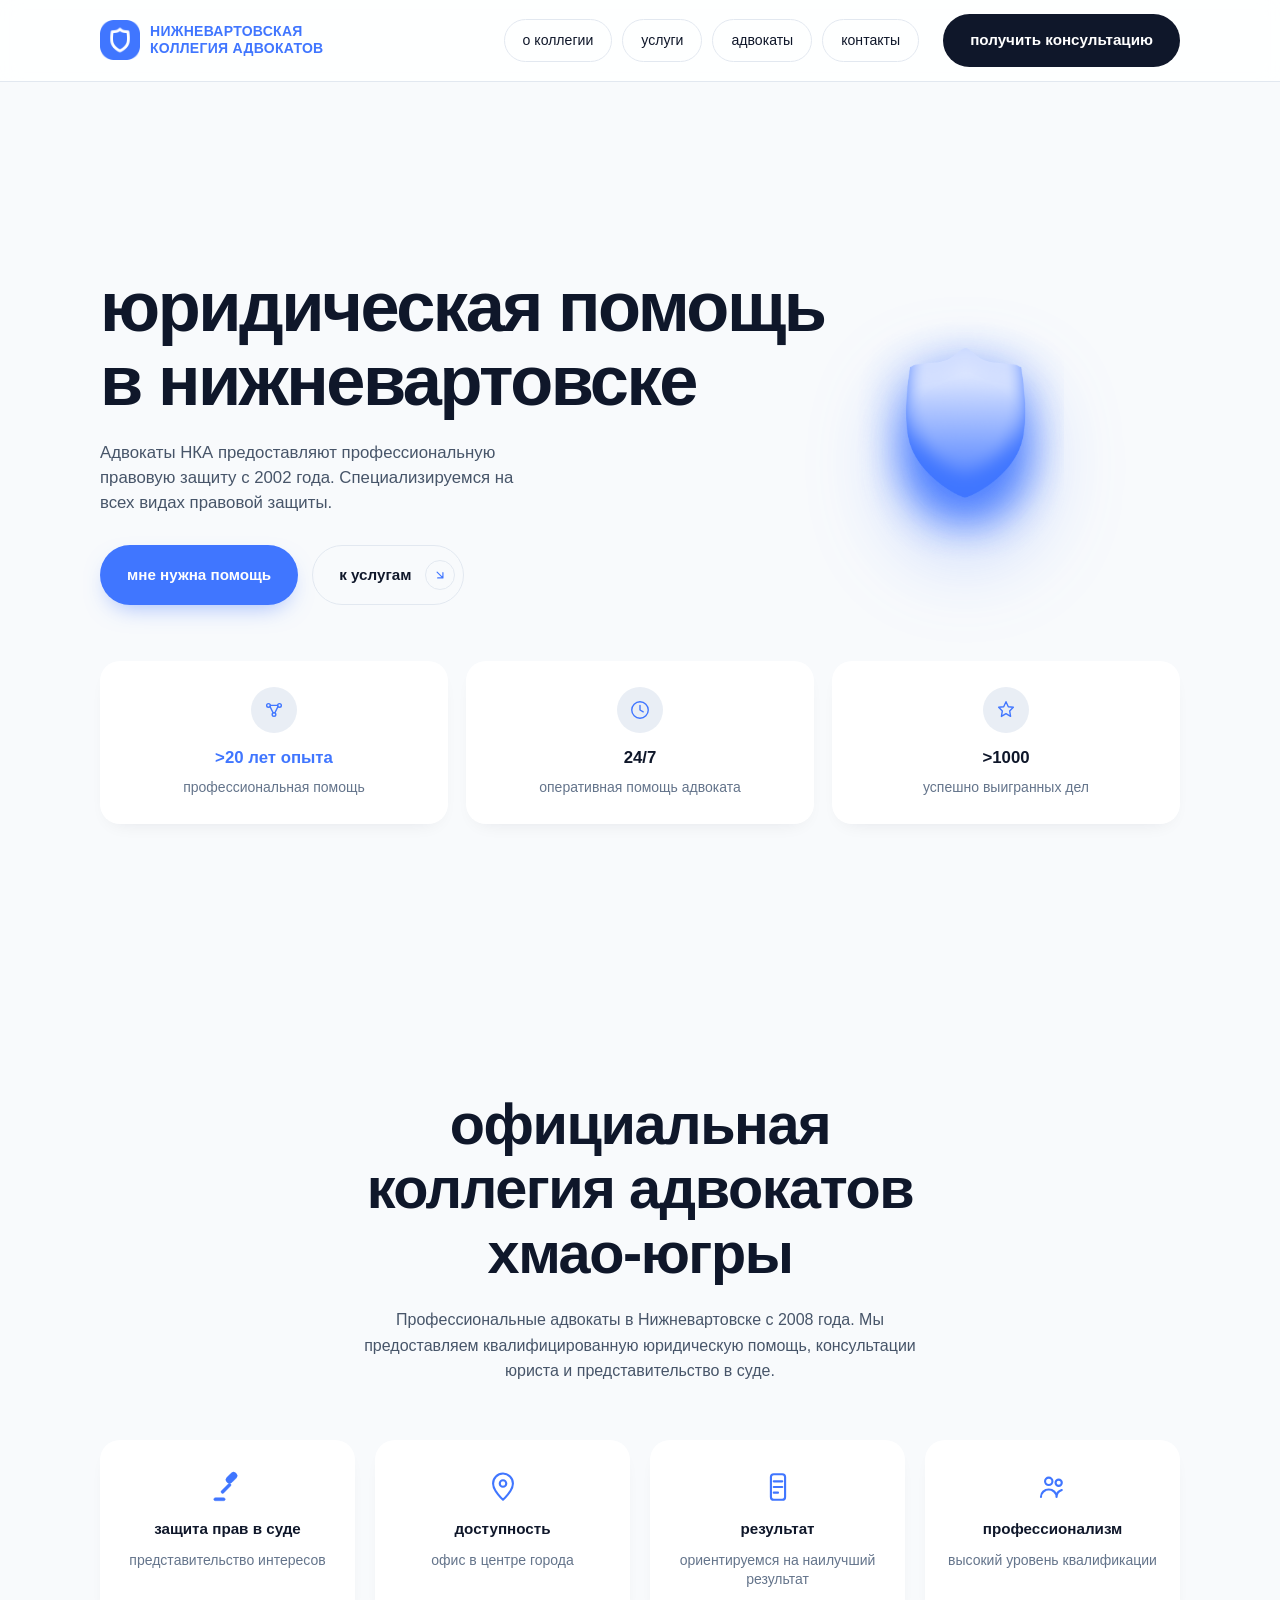
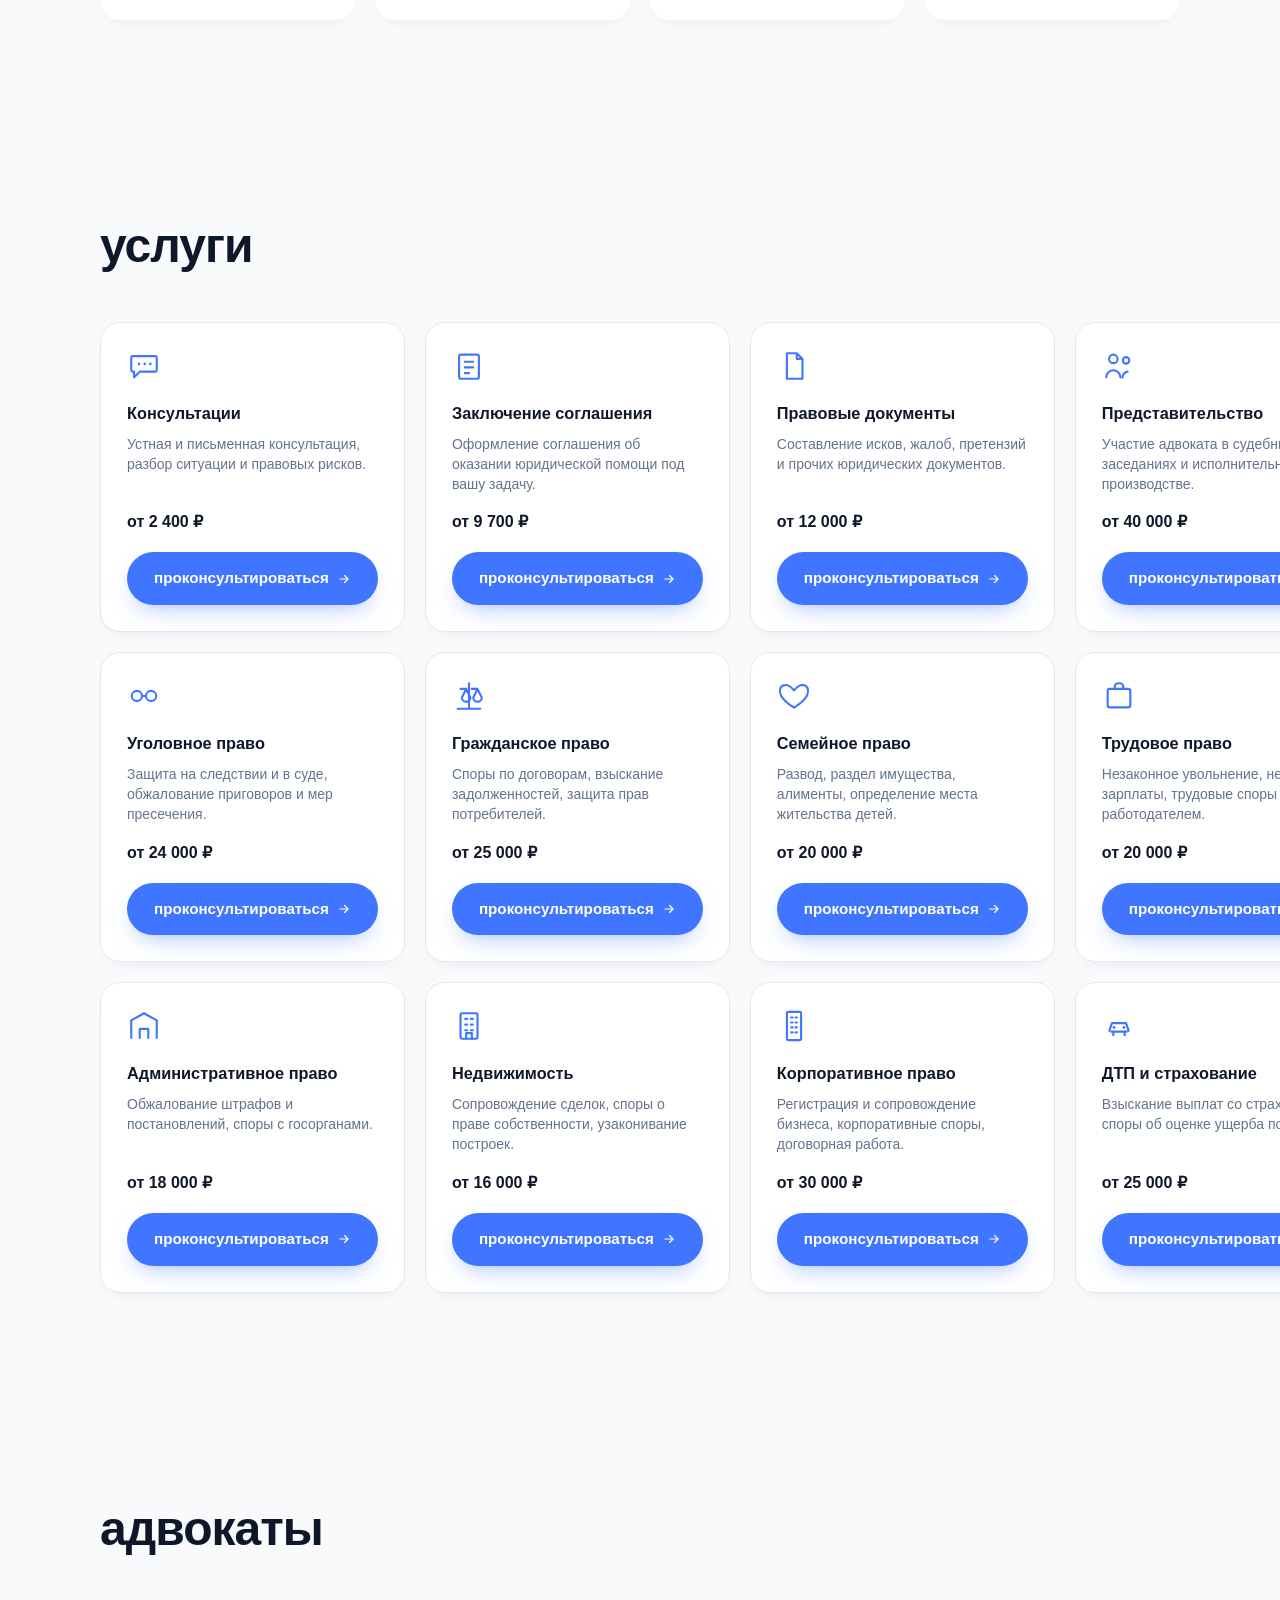
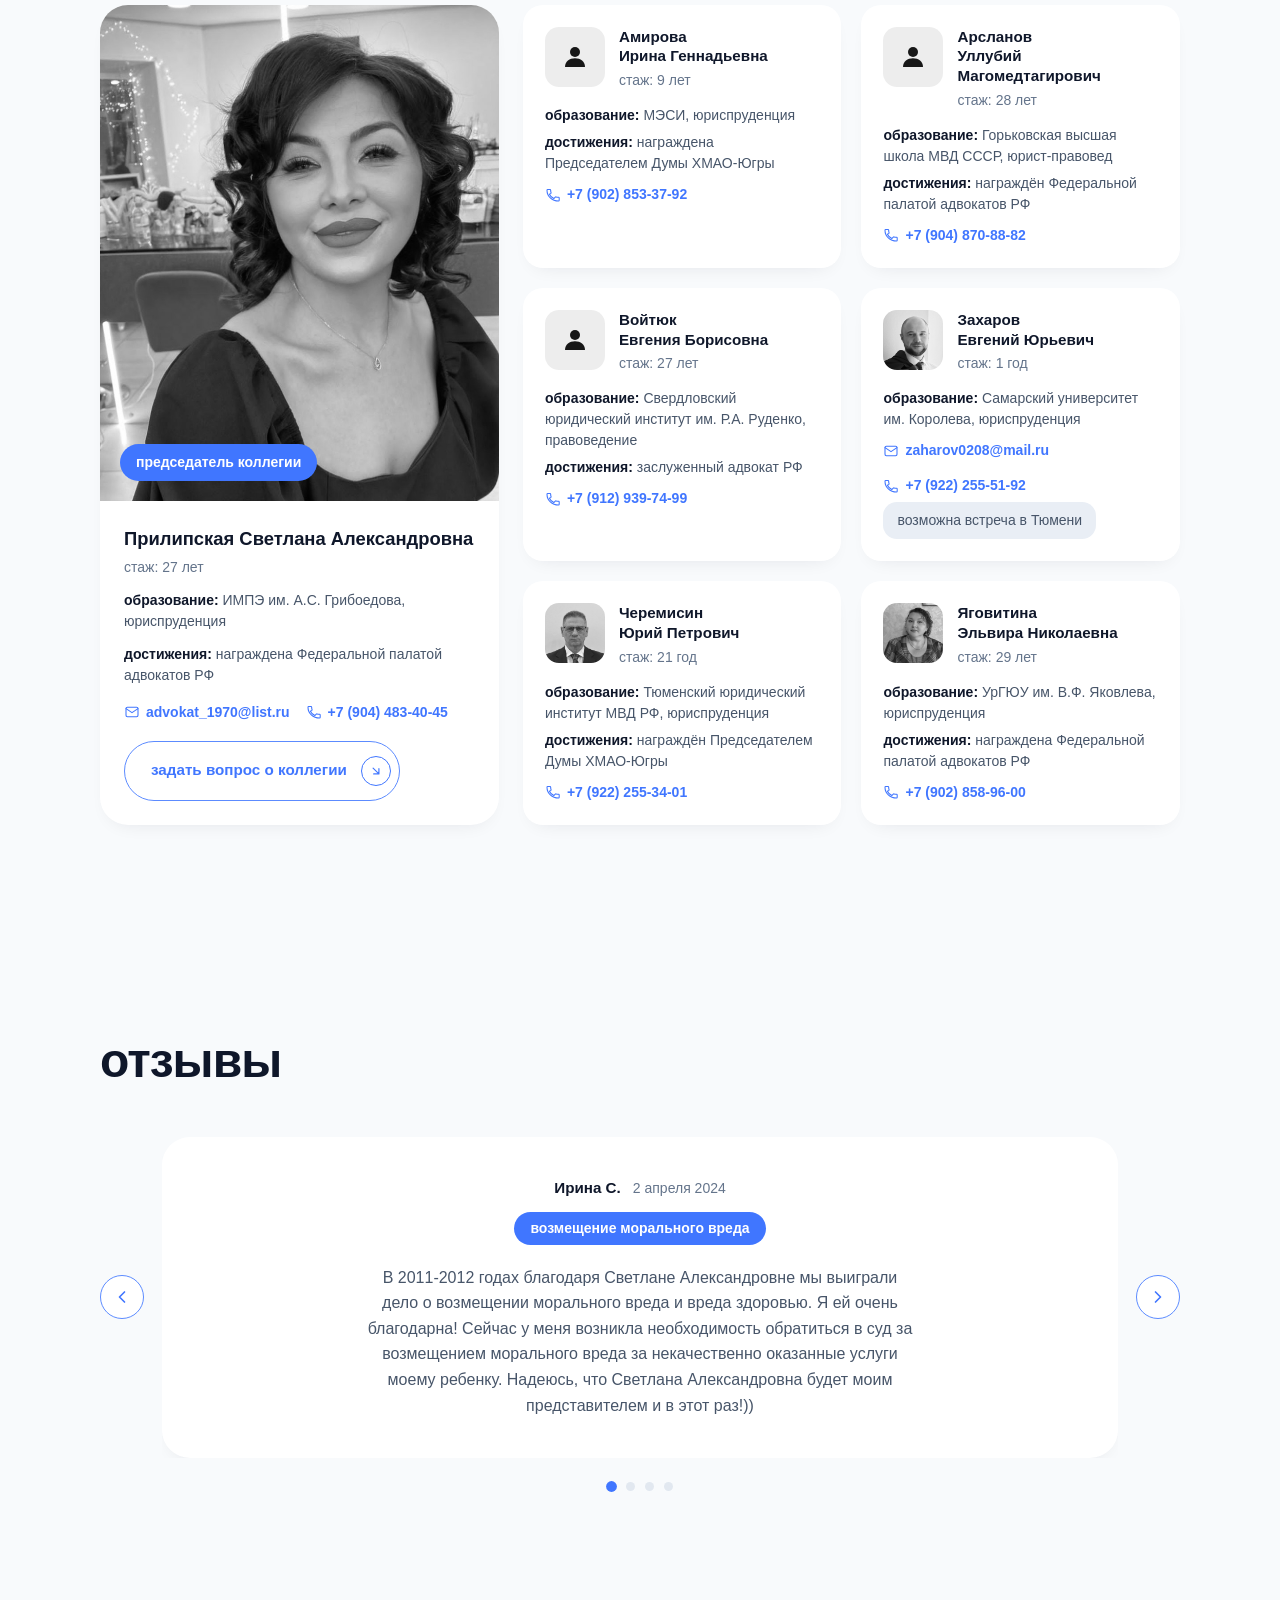
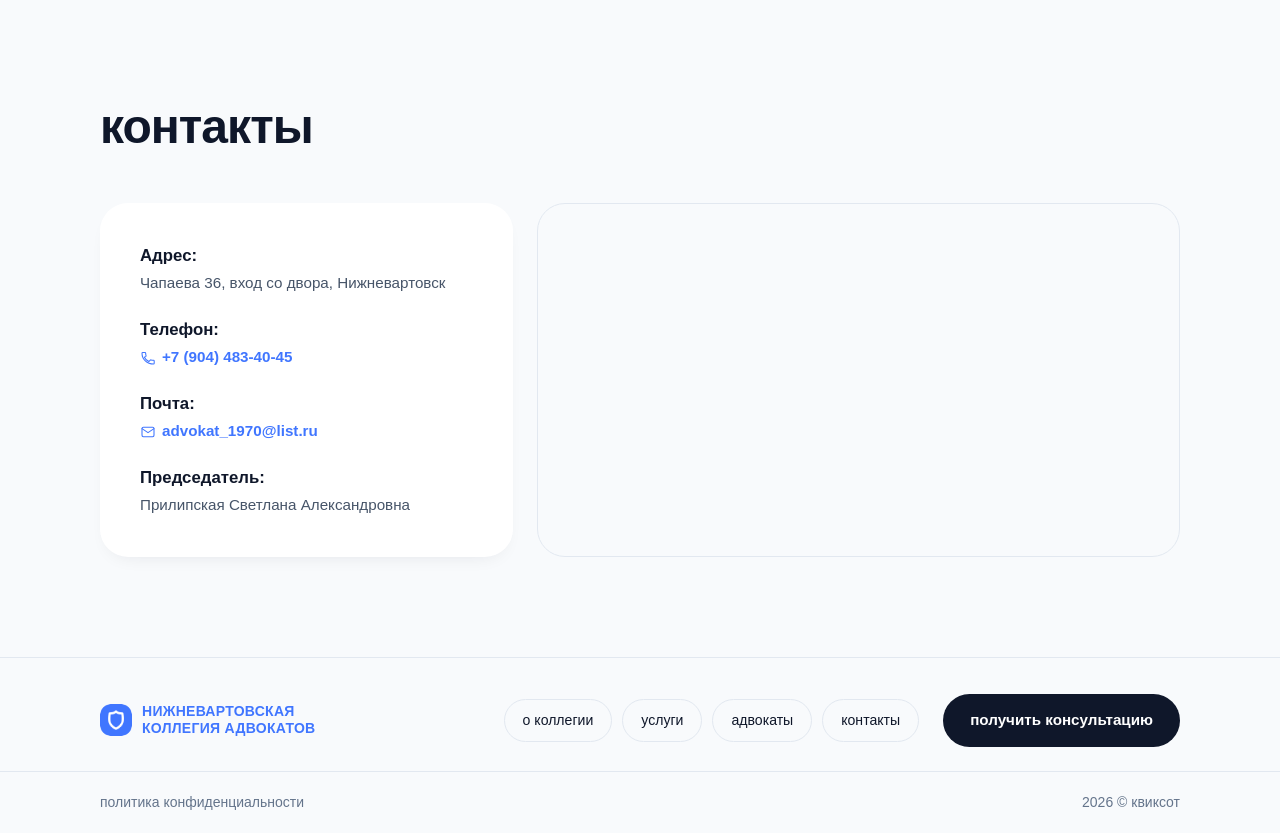
==== commit d838b687: "Add files via upload" ====
--- a/index.html
+++ b/index.html
@@ -14,7 +14,7 @@
   <div class="container header-row">
     <a class="brand" href="#top">
       <img src="assets/brand/logo.png" alt="" class="brand-mark" width="40" height="40">
-      <span class="brand-name">нижневартовское<br>коллегия адвокатов</span>
+      <span class="brand-name">нижневартовская<br>коллегия адвокатов</span>
     </a>
 
     <nav class="main-nav" id="main-nav">
@@ -24,7 +24,7 @@
       <a href="#contacts">контакты</a>
     </nav>
 
-    <a href="#contacts" class="btn btn-dark header-cta">получить консультацию</a>
+    <a href="#contacts" class="btn btn-dark header-cta js-open-modal">получить консультацию</a>
 
     <button class="nav-toggle" id="nav-toggle" aria-label="Открыть меню" aria-expanded="false">
       <span></span><span></span><span></span>
@@ -39,12 +39,14 @@
     <div class="container hero-grid">
       <div class="hero-copy">
         <h1>юридическая помощь<br>в нижневартовске</h1>
-        <p class="hero-lead">Адвокаты НКА предоставляют профессиональную правовую защиту с 2007 года. Специализируемся на всех видах правовой защиты.</p>
+        <p class="hero-lead">Адвокаты НКА предоставляют профессиональную правовую защиту с 2002 года. Специализируемся на всех видах правовой защиты.</p>
         <div class="hero-actions">
-          <a href="#services" class="btn btn-outline">виды помощи</a>
-          <a href="#services" class="btn btn-light">
-            услуги
-            <svg width="16" height="16" viewBox="0 0 24 24" fill="none"><path d="M5 12h14M13 6l6 6-6 6" stroke="currentColor" stroke-width="2" stroke-linecap="round" stroke-linejoin="round"/></svg>
+          <a href="#contacts" class="btn btn-blue js-open-modal">мне нужна помощь</a>
+          <a href="#services" class="btn btn-outline btn-icon-end">
+            к услугам
+            <span class="btn-icon-circle">
+              <svg width="14" height="14" viewBox="0 0 24 24" fill="none"><path d="M7 7l10 10M8 17h9V8" stroke="currentColor" stroke-width="2" stroke-linecap="round" stroke-linejoin="round"/></svg>
+            </span>
           </a>
         </div>
       </div>
@@ -56,26 +58,26 @@
 
     <div class="container">
       <div class="stats-row">
-        <div class="stat">
-          <svg class="stat-icon" viewBox="0 0 24 24" fill="none"><path d="M12 2l2.5 5.5L20 8l-4 4 1 6-5-3-5 3 1-6-4-4 5.5-.5L12 2z" stroke="currentColor" stroke-width="1.5" stroke-linejoin="round"/></svg>
-          <div>
-            <strong>+25 лет опыта</strong>
-            <span>профессиональной помощи</span>
-          </div>
-        </div>
-        <div class="stat">
-          <svg class="stat-icon" viewBox="0 0 24 24" fill="none"><circle cx="12" cy="12" r="9" stroke="currentColor" stroke-width="1.5"/><path d="M12 7v5l3.5 2" stroke="currentColor" stroke-width="1.5" stroke-linecap="round"/></svg>
-          <div>
-            <strong>24/7</strong>
-            <span>оперативная помощь адвоката</span>
-          </div>
-        </div>
-        <div class="stat">
-          <svg class="stat-icon" viewBox="0 0 24 24" fill="none"><circle cx="12" cy="12" r="3" stroke="currentColor" stroke-width="1.5"/><path d="M19.4 13a7.97 7.97 0 000-2l2-1.5-2-3.5-2.4 1a8 8 0 00-1.7-1L15 3h-4l-.3 2.5a8 8 0 00-1.7 1l-2.4-1-2 3.5L6.6 11a8 8 0 000 2l-2 1.5 2 3.5 2.4-1a8 8 0 001.7 1L11 21h4l.3-2.5a8 8 0 001.7-1l2.4 1 2-3.5-2-1.5z" stroke="currentColor" stroke-width="1.3" stroke-linejoin="round"/></svg>
-          <div>
-            <strong>+1000</strong>
-            <span>успешных завершённых дел</span>
-          </div>
+        <div class="stat-card">
+          <span class="stat-icon-badge">
+            <svg viewBox="0 0 24 24" fill="none"><circle cx="6" cy="7" r="2" stroke="currentColor" stroke-width="1.5"/><circle cx="18" cy="7" r="2" stroke="currentColor" stroke-width="1.5"/><circle cx="12" cy="17" r="2" stroke="currentColor" stroke-width="1.5"/><path d="M7.7 8.3L11 15M16.3 8.3L13 15M8 7h8" stroke="currentColor" stroke-width="1.5" stroke-linecap="round"/></svg>
+          </span>
+          <strong class="stat-value stat-value-blue">&gt;20 лет опыта</strong>
+          <span class="stat-label">профессиональная помощь</span>
+        </div>
+        <div class="stat-card">
+          <span class="stat-icon-badge">
+            <svg viewBox="0 0 24 24" fill="none"><circle cx="12" cy="12" r="9" stroke="currentColor" stroke-width="1.5"/><path d="M12 7v5l3.5 2" stroke="currentColor" stroke-width="1.5" stroke-linecap="round" stroke-linejoin="round"/></svg>
+          </span>
+          <strong class="stat-value">24/7</strong>
+          <span class="stat-label">оперативная помощь адвоката</span>
+        </div>
+        <div class="stat-card">
+          <span class="stat-icon-badge">
+            <svg viewBox="0 0 24 24" fill="none"><path d="M12 3l2.5 5.5L20 9l-4 4 1 6-5-3-5 3 1-6-4-4 5.5-.5L12 3z" stroke="currentColor" stroke-width="1.5" stroke-linejoin="round"/></svg>
+          </span>
+          <strong class="stat-value">&gt;1000</strong>
+          <span class="stat-label">успешно выигранных дел</span>
         </div>
       </div>
     </div>
@@ -84,29 +86,29 @@
   <!-- ABOUT -->
   <section class="about" id="about">
     <div class="container">
-      <h2 class="about-title">официальная коллегия<br>адвокатов хмао-югры</h2>
+      <h2 class="about-title">официальная<br>коллегия адвокатов<br>хмао-югры</h2>
       <p class="about-lead">Профессиональные адвокаты в Нижневартовске с 2008 года. Мы предоставляем квалифицированную юридическую помощь, консультации юриста и представительство в суде.</p>
 
       <div class="feature-row">
         <div class="feature">
-          <svg viewBox="0 0 24 24" fill="none"><path d="M12 3l7 3v5c0 4.5-3 8-7 10-4-2-7-5.5-7-10V6l7-3z" stroke="currentColor" stroke-width="1.5" stroke-linejoin="round"/></svg>
+          <svg viewBox="0 0 24 24" fill="currentColor" stroke="currentColor" stroke-width="0.3"><rect x="12" y="1" width="5" height="9" rx="2.5" transform="rotate(45 14.5 5.5)"/><rect x="9.5" y="8.5" width="2.2" height="9" rx="1.1" transform="rotate(45 10.6 13)"/><rect x="2" y="19.5" width="8" height="2.2" rx="1.1"/></svg>
           <strong>защита прав в суде</strong>
           <span>представительство интересов</span>
         </div>
         <div class="feature">
           <svg viewBox="0 0 24 24" fill="none"><path d="M12 21s7-6.2 7-11.5A7 7 0 0 0 5 9.5C5 14.8 12 21 12 21z" stroke="currentColor" stroke-width="1.5" stroke-linejoin="round"/><circle cx="12" cy="9.5" r="2.3" stroke="currentColor" stroke-width="1.5"/></svg>
           <strong>доступность</strong>
-          <span>офисы для разных городов</span>
+          <span>офис в центре города</span>
         </div>
         <div class="feature">
-          <svg viewBox="0 0 24 24" fill="none"><circle cx="12" cy="12" r="8.5" stroke="currentColor" stroke-width="1.5"/><circle cx="12" cy="12" r="4.5" stroke="currentColor" stroke-width="1.5"/><circle cx="12" cy="12" r="1" fill="currentColor"/></svg>
+          <svg viewBox="0 0 24 24" fill="none"><rect x="7" y="3" width="10" height="18" rx="2" stroke="currentColor" stroke-width="1.5"/><path d="M9 8h6M9 12h6M9 16h3" stroke="currentColor" stroke-width="1.5" stroke-linecap="round"/></svg>
           <strong>результат</strong>
-          <span>ориентируемся на конкретный результат</span>
+          <span>ориентируемся на наилучший результат</span>
         </div>
         <div class="feature">
-          <svg viewBox="0 0 24 24" fill="none"><path d="M22 10l-10-6-10 6 10 6 10-6z" stroke="currentColor" stroke-width="1.5" stroke-linejoin="round"/><path d="M6 12v5c0 1 2.7 2.5 6 2.5s6-1.5 6-2.5v-5" stroke="currentColor" stroke-width="1.5" stroke-linejoin="round"/></svg>
+          <svg viewBox="0 0 24 24" fill="none"><circle cx="9" cy="8" r="2.6" stroke="currentColor" stroke-width="1.5"/><circle cx="16" cy="9" r="2.2" stroke="currentColor" stroke-width="1.5"/><path d="M3.5 19c0-3 2.5-5.2 5.5-5.2s5.5 2.2 5.5 5.2M14.5 19c0-2.3 1.6-4.2 3.7-4.9" stroke="currentColor" stroke-width="1.5" stroke-linecap="round"/></svg>
           <strong>профессионализм</strong>
-          <span>регулярно повышаем квалификацию</span>
+          <span>высокий уровень квалификации</span>
         </div>
       </div>
     </div>
@@ -120,11 +122,11 @@
       <div class="services-grid">
 
         <article class="service-card">
-          <svg class="service-icon" viewBox="0 0 24 24" fill="none"><path d="M8 9h8M8 13h5" stroke="currentColor" stroke-width="1.5" stroke-linecap="round"/><path d="M12 3l7 4v4c0 5-3.2 8.4-7 10-3.8-1.6-7-5-7-10V7l7-4z" stroke="currentColor" stroke-width="1.5" stroke-linejoin="round"/></svg>
+          <svg class="service-icon" viewBox="0 0 24 24" fill="none" stroke="currentColor" stroke-width="1.5" stroke-linecap="round" stroke-linejoin="round"><path d="M4 5h16a1 1 0 011 1v9a1 1 0 01-1 1H9l-4 4v-4H4a1 1 0 01-1-1V6a1 1 0 011-1z"/><circle cx="8.5" cy="10.5" r="0.9" fill="currentColor" stroke="none"/><circle cx="12.5" cy="10.5" r="0.9" fill="currentColor" stroke="none"/><circle cx="16.5" cy="10.5" r="0.9" fill="currentColor" stroke="none"/></svg>
           <h3>Консультации</h3>
           <p>Устная и письменная консультация, разбор ситуации и правовых рисков.</p>
           <div class="service-price">от 2 400 ₽</div>
-          <a href="#contacts" class="btn btn-blue btn-block">проконсультироваться <svg width="14" height="14" viewBox="0 0 24 24" fill="none"><path d="M5 12h14M13 6l6 6-6 6" stroke="currentColor" stroke-width="2" stroke-linecap="round" stroke-linejoin="round"/></svg></a>
+          <a href="#contacts" class="btn btn-blue btn-block js-open-modal">проконсультироваться <svg width="14" height="14" viewBox="0 0 24 24" fill="none"><path d="M5 12h14M13 6l6 6-6 6" stroke="currentColor" stroke-width="2" stroke-linecap="round" stroke-linejoin="round"/></svg></a>
         </article>
 
         <article class="service-card">
@@ -132,7 +134,7 @@
           <h3>Заключение соглашения</h3>
           <p>Оформление соглашения об оказании юридической помощи под вашу задачу.</p>
           <div class="service-price">от 9 700 ₽</div>
-          <a href="#contacts" class="btn btn-blue btn-block">проконсультироваться <svg width="14" height="14" viewBox="0 0 24 24" fill="none"><path d="M5 12h14M13 6l6 6-6 6" stroke="currentColor" stroke-width="2" stroke-linecap="round" stroke-linejoin="round"/></svg></a>
+          <a href="#contacts" class="btn btn-blue btn-block js-open-modal">проконсультироваться <svg width="14" height="14" viewBox="0 0 24 24" fill="none"><path d="M5 12h14M13 6l6 6-6 6" stroke="currentColor" stroke-width="2" stroke-linecap="round" stroke-linejoin="round"/></svg></a>
         </article>
 
         <article class="service-card">
@@ -140,7 +142,7 @@
           <h3>Правовые документы</h3>
           <p>Составление исков, жалоб, претензий и прочих юридических документов.</p>
           <div class="service-price">от 12 000 ₽</div>
-          <a href="#contacts" class="btn btn-blue btn-block">проконсультироваться <svg width="14" height="14" viewBox="0 0 24 24" fill="none"><path d="M5 12h14M13 6l6 6-6 6" stroke="currentColor" stroke-width="2" stroke-linecap="round" stroke-linejoin="round"/></svg></a>
+          <a href="#contacts" class="btn btn-blue btn-block js-open-modal">проконсультироваться <svg width="14" height="14" viewBox="0 0 24 24" fill="none"><path d="M5 12h14M13 6l6 6-6 6" stroke="currentColor" stroke-width="2" stroke-linecap="round" stroke-linejoin="round"/></svg></a>
         </article>
 
         <article class="service-card">
@@ -148,15 +150,15 @@
           <h3>Представительство</h3>
           <p>Участие адвоката в судебных заседаниях и исполнительном производстве.</p>
           <div class="service-price">от 40 000 ₽</div>
-          <a href="#contacts" class="btn btn-blue btn-block">проконсультироваться <svg width="14" height="14" viewBox="0 0 24 24" fill="none"><path d="M5 12h14M13 6l6 6-6 6" stroke="currentColor" stroke-width="2" stroke-linecap="round" stroke-linejoin="round"/></svg></a>
-        </article>
-
-        <article class="service-card">
-          <svg class="service-icon" viewBox="0 0 24 24" fill="none"><rect x="4" y="4" width="16" height="16" rx="2" stroke="currentColor" stroke-width="1.5"/><path d="M9 9l6 6M15 9l-6 6" stroke="currentColor" stroke-width="1.5" stroke-linecap="round"/></svg>
+          <a href="#contacts" class="btn btn-blue btn-block js-open-modal">проконсультироваться <svg width="14" height="14" viewBox="0 0 24 24" fill="none"><path d="M5 12h14M13 6l6 6-6 6" stroke="currentColor" stroke-width="2" stroke-linecap="round" stroke-linejoin="round"/></svg></a>
+        </article>
+
+        <article class="service-card">
+          <svg class="service-icon" viewBox="0 0 24 24" fill="none" stroke="currentColor" stroke-width="1.5" stroke-linecap="round" stroke-linejoin="round"><circle cx="7" cy="12" r="3.6"/><circle cx="17" cy="12" r="3.6"/><path d="M10.6 12h2.8"/></svg>
           <h3>Уголовное право</h3>
           <p>Защита на следствии и в суде, обжалование приговоров и мер пресечения.</p>
           <div class="service-price">от 24 000 ₽</div>
-          <a href="#contacts" class="btn btn-blue btn-block">проконсультироваться <svg width="14" height="14" viewBox="0 0 24 24" fill="none"><path d="M5 12h14M13 6l6 6-6 6" stroke="currentColor" stroke-width="2" stroke-linecap="round" stroke-linejoin="round"/></svg></a>
+          <a href="#contacts" class="btn btn-blue btn-block js-open-modal">проконсультироваться <svg width="14" height="14" viewBox="0 0 24 24" fill="none"><path d="M5 12h14M13 6l6 6-6 6" stroke="currentColor" stroke-width="2" stroke-linecap="round" stroke-linejoin="round"/></svg></a>
         </article>
 
         <article class="service-card">
@@ -164,15 +166,15 @@
           <h3>Гражданское право</h3>
           <p>Споры по договорам, взыскание задолженностей, защита прав потребителей.</p>
           <div class="service-price">от 25 000 ₽</div>
-          <a href="#contacts" class="btn btn-blue btn-block">проконсультироваться <svg width="14" height="14" viewBox="0 0 24 24" fill="none"><path d="M5 12h14M13 6l6 6-6 6" stroke="currentColor" stroke-width="2" stroke-linecap="round" stroke-linejoin="round"/></svg></a>
-        </article>
-
-        <article class="service-card">
-          <svg class="service-icon" viewBox="0 0 24 24" fill="none"><path d="M12 21s7-6.2 7-11.5A7 7 0 0 0 5 9.5C5 14.8 12 21 12 21z" stroke="currentColor" stroke-width="1.5" stroke-linejoin="round"/><path d="M9.5 9.5l1.7 1.7 3.3-3.3" stroke="currentColor" stroke-width="1.5" stroke-linecap="round" stroke-linejoin="round"/></svg>
+          <a href="#contacts" class="btn btn-blue btn-block js-open-modal">проконсультироваться <svg width="14" height="14" viewBox="0 0 24 24" fill="none"><path d="M5 12h14M13 6l6 6-6 6" stroke="currentColor" stroke-width="2" stroke-linecap="round" stroke-linejoin="round"/></svg></a>
+        </article>
+
+        <article class="service-card">
+          <svg class="service-icon" viewBox="0 0 24 24" fill="none" stroke="currentColor" stroke-width="1.5" stroke-linecap="round" stroke-linejoin="round"><path d="M12 20.2s-7-4.4-9.3-8.8C1.2 8 2.2 4.2 6 4.2c2 0 4 1.4 6 3.8 2-2.4 4-3.8 6-3.8 3.8 0 4.8 3.8 3.3 7.2-2.3 4.4-9.3 8.8-9.3 8.8z"/></svg>
           <h3>Семейное право</h3>
           <p>Развод, раздел имущества, алименты, определение места жительства детей.</p>
           <div class="service-price">от 20 000 ₽</div>
-          <a href="#contacts" class="btn btn-blue btn-block">проконсультироваться <svg width="14" height="14" viewBox="0 0 24 24" fill="none"><path d="M5 12h14M13 6l6 6-6 6" stroke="currentColor" stroke-width="2" stroke-linecap="round" stroke-linejoin="round"/></svg></a>
+          <a href="#contacts" class="btn btn-blue btn-block js-open-modal">проконсультироваться <svg width="14" height="14" viewBox="0 0 24 24" fill="none"><path d="M5 12h14M13 6l6 6-6 6" stroke="currentColor" stroke-width="2" stroke-linecap="round" stroke-linejoin="round"/></svg></a>
         </article>
 
         <article class="service-card">
@@ -180,7 +182,7 @@
           <h3>Трудовое право</h3>
           <p>Незаконное увольнение, невыплата зарплаты, трудовые споры с работодателем.</p>
           <div class="service-price">от 20 000 ₽</div>
-          <a href="#contacts" class="btn btn-blue btn-block">проконсультироваться <svg width="14" height="14" viewBox="0 0 24 24" fill="none"><path d="M5 12h14M13 6l6 6-6 6" stroke="currentColor" stroke-width="2" stroke-linecap="round" stroke-linejoin="round"/></svg></a>
+          <a href="#contacts" class="btn btn-blue btn-block js-open-modal">проконсультироваться <svg width="14" height="14" viewBox="0 0 24 24" fill="none"><path d="M5 12h14M13 6l6 6-6 6" stroke="currentColor" stroke-width="2" stroke-linecap="round" stroke-linejoin="round"/></svg></a>
         </article>
 
         <article class="service-card">
@@ -188,23 +190,23 @@
           <h3>Административное право</h3>
           <p>Обжалование штрафов и постановлений, споры с госорганами.</p>
           <div class="service-price">от 18 000 ₽</div>
-          <a href="#contacts" class="btn btn-blue btn-block">проконсультироваться <svg width="14" height="14" viewBox="0 0 24 24" fill="none"><path d="M5 12h14M13 6l6 6-6 6" stroke="currentColor" stroke-width="2" stroke-linecap="round" stroke-linejoin="round"/></svg></a>
-        </article>
-
-        <article class="service-card">
-          <svg class="service-icon" viewBox="0 0 24 24" fill="none"><path d="M4 11l1.5-5.5A2 2 0 017.4 4h9.2a2 2 0 011.9 1.5L20 11" stroke="currentColor" stroke-width="1.5" stroke-linejoin="round"/><rect x="3" y="11" width="18" height="7" rx="1.5" stroke="currentColor" stroke-width="1.5"/><circle cx="7.5" cy="18" r="1.4" stroke="currentColor" stroke-width="1.3"/><circle cx="16.5" cy="18" r="1.4" stroke="currentColor" stroke-width="1.3"/></svg>
+          <a href="#contacts" class="btn btn-blue btn-block js-open-modal">проконсультироваться <svg width="14" height="14" viewBox="0 0 24 24" fill="none"><path d="M5 12h14M13 6l6 6-6 6" stroke="currentColor" stroke-width="2" stroke-linecap="round" stroke-linejoin="round"/></svg></a>
+        </article>
+
+        <article class="service-card">
+          <svg class="service-icon" viewBox="0 0 24 24" fill="none" stroke="currentColor" stroke-width="1.5" stroke-linecap="round" stroke-linejoin="round"><rect x="6" y="3" width="12" height="18" rx="1"/><path d="M9.3 7h1.4M13.3 7h1.4M9.3 11h1.4M13.3 11h1.4M9.3 15h1.4M13.3 15h1.4"/><path d="M10 21v-4h4v4"/></svg>
           <h3>Недвижимость</h3>
           <p>Сопровождение сделок, споры о праве собственности, узаконивание построек.</p>
           <div class="service-price">от 16 000 ₽</div>
-          <a href="#contacts" class="btn btn-blue btn-block">проконсультироваться <svg width="14" height="14" viewBox="0 0 24 24" fill="none"><path d="M5 12h14M13 6l6 6-6 6" stroke="currentColor" stroke-width="2" stroke-linecap="round" stroke-linejoin="round"/></svg></a>
-        </article>
-
-        <article class="service-card">
-          <svg class="service-icon" viewBox="0 0 24 24" fill="none"><rect x="3" y="4" width="18" height="16" rx="2" stroke="currentColor" stroke-width="1.5"/><path d="M3 9h18M8 4v2M16 4v2" stroke="currentColor" stroke-width="1.5"/></svg>
+          <a href="#contacts" class="btn btn-blue btn-block js-open-modal">проконсультироваться <svg width="14" height="14" viewBox="0 0 24 24" fill="none"><path d="M5 12h14M13 6l6 6-6 6" stroke="currentColor" stroke-width="2" stroke-linecap="round" stroke-linejoin="round"/></svg></a>
+        </article>
+
+        <article class="service-card">
+          <svg class="service-icon" viewBox="0 0 24 24" fill="none" stroke="currentColor" stroke-width="1.5" stroke-linecap="round" stroke-linejoin="round"><rect x="7" y="2" width="10" height="20" rx="1"/><path d="M10 6h1M13 6h1M10 9.5h1M13 9.5h1M10 13h1M13 13h1M10 16.5h1M13 16.5h1"/></svg>
           <h3>Корпоративное право</h3>
           <p>Регистрация и сопровождение бизнеса, корпоративные споры, договорная работа.</p>
           <div class="service-price">от 30 000 ₽</div>
-          <a href="#contacts" class="btn btn-blue btn-block">проконсультироваться <svg width="14" height="14" viewBox="0 0 24 24" fill="none"><path d="M5 12h14M13 6l6 6-6 6" stroke="currentColor" stroke-width="2" stroke-linecap="round" stroke-linejoin="round"/></svg></a>
+          <a href="#contacts" class="btn btn-blue btn-block js-open-modal">проконсультироваться <svg width="14" height="14" viewBox="0 0 24 24" fill="none"><path d="M5 12h14M13 6l6 6-6 6" stroke="currentColor" stroke-width="2" stroke-linecap="round" stroke-linejoin="round"/></svg></a>
         </article>
 
         <article class="service-card">
@@ -212,7 +214,7 @@
           <h3>ДТП и страхование</h3>
           <p>Взыскание выплат со страховых, споры об оценке ущерба после ДТП.</p>
           <div class="service-price">от 25 000 ₽</div>
-          <a href="#contacts" class="btn btn-blue btn-block">проконсультироваться <svg width="14" height="14" viewBox="0 0 24 24" fill="none"><path d="M5 12h14M13 6l6 6-6 6" stroke="currentColor" stroke-width="2" stroke-linecap="round" stroke-linejoin="round"/></svg></a>
+          <a href="#contacts" class="btn btn-blue btn-block js-open-modal">проконсультироваться <svg width="14" height="14" viewBox="0 0 24 24" fill="none"><path d="M5 12h14M13 6l6 6-6 6" stroke="currentColor" stroke-width="2" stroke-linecap="round" stroke-linejoin="round"/></svg></a>
         </article>
 
       </div>
@@ -225,61 +227,136 @@
       <h2 class="section-title">адвокаты</h2>
 
       <div class="team-grid">
-        <article class="lawyer-card lawyer-featured">
-          <img src="assets/team/prilipskaya.png" alt="Прилипская Светлана Александровна" class="lawyer-photo">
-          <span class="lawyer-tenure">стаж 27 лет</span>
-          <div class="lawyer-info">
+        <article class="lawyer-featured">
+          <div class="lawyer-featured-photo">
+            <img src="assets/team/prilipskaya.png" alt="Прилипская Светлана Александровна">
+            <span class="lawyer-badge">председатель коллегии</span>
+          </div>
+          <div class="lawyer-featured-body">
             <h3>Прилипская Светлана Александровна</h3>
-            <dl>
-              <div><dt>образование:</dt><dd>ИМПЭ им. А.С. Грибоедова, юриспруденция</dd></div>
-              <div><dt>достижения:</dt><dd>наставник Федеральной палаты адвокатов РФ</dd></div>
-            </dl>
+            <span class="lawyer-tenure-text">стаж: 27 лет</span>
+            <p><b>образование:</b> ИМПЭ им. А.С. Грибоедова, юриспруденция</p>
+            <p><b>достижения:</b> награждена Федеральной палатой адвокатов РФ</p>
             <div class="lawyer-contact">
-              <a href="mailto:advokat_hmao@list.ru">advokat_hmao@list.ru</a>
-              <a href="tel:+79044654045">+7 904 465-40-45</a>
-            </div>
-            <a href="#contacts" class="btn btn-blue">задать вопрос о коллегии</a>
+              <a href="mailto:advokat_1970@list.ru"><svg class="contact-icon" viewBox="0 0 24 24" fill="none" stroke="currentColor" stroke-width="1.6" stroke-linecap="round" stroke-linejoin="round"><rect x="3" y="5" width="18" height="14" rx="2"/><path d="M3 7l9 6 9-6"/></svg>advokat_1970@list.ru</a>
+              <a href="tel:+79044834045"><svg class="contact-icon" viewBox="0 0 24 24" fill="none" stroke="currentColor" stroke-width="1.6" stroke-linecap="round" stroke-linejoin="round"><path d="M6.6 10.8c1.4 2.8 3.8 5.2 6.6 6.6l2.2-2.2c.3-.3.7-.4 1.1-.3 1.2.4 2.5.6 3.8.6.6 0 1 .4 1 1V20c0 .6-.4 1-1 1C10.4 21 3 13.6 3 4.7c0-.6.4-1 1-1h3.5c.6 0 1 .4 1 1 0 1.3.2 2.6.6 3.8.1.4 0 .8-.3 1.1L6.6 10.8z"/></svg>+7 (904) 483-40-45</a>
+            </div>
+            <a href="#contacts" class="btn btn-outline-blue btn-icon-end js-open-modal">
+              задать вопрос о коллегии
+              <span class="btn-icon-circle">
+                <svg width="14" height="14" viewBox="0 0 24 24" fill="none"><path d="M7 7l10 10M8 17h9V8" stroke="currentColor" stroke-width="2" stroke-linecap="round" stroke-linejoin="round"/></svg>
+              </span>
+            </a>
           </div>
         </article>
 
         <div class="lawyer-mini-grid">
           <article class="lawyer-mini">
-            <img src="assets/team/cheremisin.png" alt="Черемисин Юрий Петрович" class="lawyer-avatar">
-            <div>
-              <h4>Черемисин Юрий Петрович <span>стаж 21 год</span></h4>
-              <p><b>образование:</b> высшее юридическое</p>
-              <p><b>достижения:</b> опытное сопровождение сложных дел</p>
+            <div class="lawyer-mini-head">
+              <span class="avatar-placeholder">
+                <svg viewBox="0 0 24 24" fill="currentColor"><circle cx="12" cy="8" r="4"/><path d="M4 20c0-4.4 3.6-7 8-7s8 2.6 8 7"/></svg>
+              </span>
+              <div>
+                <h4>Амирова<br>Ирина Геннадьевна</h4>
+                <span class="lawyer-mini-tenure">стаж: 9 лет</span>
+              </div>
+            </div>
+            <div class="lawyer-mini-body">
+              <p><b>образование:</b> МЭСИ, юриспруденция</p>
+              <p><b>достижения:</b> награждена Председателем Думы ХМАО-Югры</p>
               <div class="lawyer-contact-mini">
-                <a href="mailto:advokat_hmao@list.ru">advokat_hmao@list.ru</a>
-                <a href="tel:+79044654045">+7 904 465-40-45</a>
+                <a href="tel:+79028533792"><svg class="contact-icon" viewBox="0 0 24 24" fill="none" stroke="currentColor" stroke-width="1.6" stroke-linecap="round" stroke-linejoin="round"><path d="M6.6 10.8c1.4 2.8 3.8 5.2 6.6 6.6l2.2-2.2c.3-.3.7-.4 1.1-.3 1.2.4 2.5.6 3.8.6.6 0 1 .4 1 1V20c0 .6-.4 1-1 1C10.4 21 3 13.6 3 4.7c0-.6.4-1 1-1h3.5c.6 0 1 .4 1 1 0 1.3.2 2.6.6 3.8.1.4 0 .8-.3 1.1L6.6 10.8z"/></svg>+7 (902) 853-37-92</a>
               </div>
             </div>
           </article>
 
           <article class="lawyer-mini">
-            <img src="assets/team/yagovitina.png" alt="Яговитина Эльвира Николаевна" class="lawyer-avatar">
-            <div>
-              <h4>Яговитина Эльвира Николаевна <span>стаж 21 год</span></h4>
-              <p><b>образование:</b> высшее юридическое</p>
-              <p><b>достижения:</b> отмечена наградами региональной палаты адвокатов</p>
+            <div class="lawyer-mini-head">
+              <span class="avatar-placeholder">
+                <svg viewBox="0 0 24 24" fill="currentColor"><circle cx="12" cy="8" r="4"/><path d="M4 20c0-4.4 3.6-7 8-7s8 2.6 8 7"/></svg>
+              </span>
+              <div>
+                <h4>Арсланов<br>Уллубий Магомедтагирович</h4>
+                <span class="lawyer-mini-tenure">стаж: 28 лет</span>
+              </div>
+            </div>
+            <div class="lawyer-mini-body">
+              <p><b>образование:</b> Горьковская высшая школа МВД СССР, юрист-правовед</p>
+              <p><b>достижения:</b> награждён Федеральной палатой адвокатов РФ</p>
               <div class="lawyer-contact-mini">
-                <a href="mailto:advokat_hmao@list.ru">advokat_hmao@list.ru</a>
-                <a href="tel:+79044654045">+7 904 465-40-45</a>
+                <a href="tel:+79048708882"><svg class="contact-icon" viewBox="0 0 24 24" fill="none" stroke="currentColor" stroke-width="1.6" stroke-linecap="round" stroke-linejoin="round"><path d="M6.6 10.8c1.4 2.8 3.8 5.2 6.6 6.6l2.2-2.2c.3-.3.7-.4 1.1-.3 1.2.4 2.5.6 3.8.6.6 0 1 .4 1 1V20c0 .6-.4 1-1 1C10.4 21 3 13.6 3 4.7c0-.6.4-1 1-1h3.5c.6 0 1 .4 1 1 0 1.3.2 2.6.6 3.8.1.4 0 .8-.3 1.1L6.6 10.8z"/></svg>+7 (904) 870-88-82</a>
               </div>
             </div>
           </article>
 
           <article class="lawyer-mini">
-            <img src="assets/team/zakharov.png" alt="Захаров Евгений Юрьевич" class="lawyer-avatar">
-            <div>
-              <h4>Захаров Евгений Юрьевич <span>стаж 1 год</span></h4>
-              <p><b>образование:</b> высшее юридическое</p>
-              <p><b>достижения:</b> ведёт активную судебную практику</p>
+            <div class="lawyer-mini-head">
+              <span class="avatar-placeholder">
+                <svg viewBox="0 0 24 24" fill="currentColor"><circle cx="12" cy="8" r="4"/><path d="M4 20c0-4.4 3.6-7 8-7s8 2.6 8 7"/></svg>
+              </span>
+              <div>
+                <h4>Войтюк<br>Евгения Борисовна</h4>
+                <span class="lawyer-mini-tenure">стаж: 27 лет</span>
+              </div>
+            </div>
+            <div class="lawyer-mini-body">
+              <p><b>образование:</b> Свердловский юридический институт им. Р.А. Руденко, правоведение</p>
+              <p><b>достижения:</b> заслуженный адвокат РФ</p>
               <div class="lawyer-contact-mini">
-                <a href="mailto:advokat_hmao@list.ru">advokat_hmao@list.ru</a>
-                <a href="tel:+79044654045">+7 904 465-40-45</a>
-              </div>
-              <a href="#contacts" class="btn btn-blue btn-small">возможна встреча в течение дня</a>
+                <a href="tel:+79129397499"><svg class="contact-icon" viewBox="0 0 24 24" fill="none" stroke="currentColor" stroke-width="1.6" stroke-linecap="round" stroke-linejoin="round"><path d="M6.6 10.8c1.4 2.8 3.8 5.2 6.6 6.6l2.2-2.2c.3-.3.7-.4 1.1-.3 1.2.4 2.5.6 3.8.6.6 0 1 .4 1 1V20c0 .6-.4 1-1 1C10.4 21 3 13.6 3 4.7c0-.6.4-1 1-1h3.5c.6 0 1 .4 1 1 0 1.3.2 2.6.6 3.8.1.4 0 .8-.3 1.1L6.6 10.8z"/></svg>+7 (912) 939-74-99</a>
+              </div>
+            </div>
+          </article>
+
+          <article class="lawyer-mini">
+            <div class="lawyer-mini-head">
+              <img src="assets/team/zakharov.png" alt="Захаров Евгений Юрьевич" class="lawyer-mini-photo">
+              <div>
+                <h4>Захаров<br>Евгений Юрьевич</h4>
+                <span class="lawyer-mini-tenure">стаж: 1 год</span>
+              </div>
+            </div>
+            <div class="lawyer-mini-body">
+              <p><b>образование:</b> Самарский университет им. Королева, юриспруденция</p>
+              <div class="lawyer-contact-mini">
+                <a href="mailto:zaharov0208@mail.ru"><svg class="contact-icon" viewBox="0 0 24 24" fill="none" stroke="currentColor" stroke-width="1.6" stroke-linecap="round" stroke-linejoin="round"><rect x="3" y="5" width="18" height="14" rx="2"/><path d="M3 7l9 6 9-6"/></svg>zaharov0208@mail.ru</a>
+                <a href="tel:+79222555192"><svg class="contact-icon" viewBox="0 0 24 24" fill="none" stroke="currentColor" stroke-width="1.6" stroke-linecap="round" stroke-linejoin="round"><path d="M6.6 10.8c1.4 2.8 3.8 5.2 6.6 6.6l2.2-2.2c.3-.3.7-.4 1.1-.3 1.2.4 2.5.6 3.8.6.6 0 1 .4 1 1V20c0 .6-.4 1-1 1C10.4 21 3 13.6 3 4.7c0-.6.4-1 1-1h3.5c.6 0 1 .4 1 1 0 1.3.2 2.6.6 3.8.1.4 0 .8-.3 1.1L6.6 10.8z"/></svg>+7 (922) 255-51-92</a>
+              </div>
+              <p class="lawyer-hint">возможна встреча в Тюмени</p>
+            </div>
+          </article>
+
+          <article class="lawyer-mini">
+            <div class="lawyer-mini-head">
+              <img src="assets/team/cheremisin.png" alt="Черемисин Юрий Петрович" class="lawyer-mini-photo">
+              <div>
+                <h4>Черемисин<br>Юрий Петрович</h4>
+                <span class="lawyer-mini-tenure">стаж: 21 год</span>
+              </div>
+            </div>
+            <div class="lawyer-mini-body">
+              <p><b>образование:</b> Тюменский юридический институт МВД РФ, юриспруденция</p>
+              <p><b>достижения:</b> награждён Председателем Думы ХМАО-Югры</p>
+              <div class="lawyer-contact-mini">
+                <a href="tel:+79222553401"><svg class="contact-icon" viewBox="0 0 24 24" fill="none" stroke="currentColor" stroke-width="1.6" stroke-linecap="round" stroke-linejoin="round"><path d="M6.6 10.8c1.4 2.8 3.8 5.2 6.6 6.6l2.2-2.2c.3-.3.7-.4 1.1-.3 1.2.4 2.5.6 3.8.6.6 0 1 .4 1 1V20c0 .6-.4 1-1 1C10.4 21 3 13.6 3 4.7c0-.6.4-1 1-1h3.5c.6 0 1 .4 1 1 0 1.3.2 2.6.6 3.8.1.4 0 .8-.3 1.1L6.6 10.8z"/></svg>+7 (922) 255-34-01</a>
+              </div>
+            </div>
+          </article>
+
+          <article class="lawyer-mini">
+            <div class="lawyer-mini-head">
+              <img src="assets/team/yagovitina.png" alt="Яговитина Эльвира Николаевна" class="lawyer-mini-photo">
+              <div>
+                <h4>Яговитина<br>Эльвира Николаевна</h4>
+                <span class="lawyer-mini-tenure">стаж: 29 лет</span>
+              </div>
+            </div>
+            <div class="lawyer-mini-body">
+              <p><b>образование:</b> УрГЮУ им. В.Ф. Яковлева, юриспруденция</p>
+              <p><b>достижения:</b> награждена Федеральной палатой адвокатов РФ</p>
+              <div class="lawyer-contact-mini">
+                <a href="tel:+79028589600"><svg class="contact-icon" viewBox="0 0 24 24" fill="none" stroke="currentColor" stroke-width="1.6" stroke-linecap="round" stroke-linejoin="round"><path d="M6.6 10.8c1.4 2.8 3.8 5.2 6.6 6.6l2.2-2.2c.3-.3.7-.4 1.1-.3 1.2.4 2.5.6 3.8.6.6 0 1 .4 1 1V20c0 .6-.4 1-1 1C10.4 21 3 13.6 3 4.7c0-.6.4-1 1-1h3.5c.6 0 1 .4 1 1 0 1.3.2 2.6.6 3.8.1.4 0 .8-.3 1.1L6.6 10.8z"/></svg>+7 (902) 858-96-00</a>
+              </div>
             </div>
           </article>
         </div>
@@ -304,25 +381,34 @@
               <span>2 апреля 2024</span>
             </div>
             <span class="review-tag">возмещение морального вреда</span>
-            <p>Обратилась в коллегию по вопросу возмещения морального и материального вреда здоровью. Светлана Александровна подробно разобрала ситуацию, подготовила все документы и представляла интересы в суде — дело выиграно полностью. Отдельно благодарна за то, что на связи была на каждом этапе и всё подробно объясняла.</p>
+            <p>В 2011-2012 годах благодаря Светлане Александровне мы выиграли дело о возмещении морального вреда и вреда здоровью. Я ей очень благодарна! Сейчас у меня возникла необходимость обратиться в суд за возмещением морального вреда за некачественно оказанные услуги моему ребенку. Надеюсь, что Светлана Александровна будет моим представителем и в этот раз!))</p>
           </article>
 
           <article class="review-card">
             <div class="review-head">
-              <strong>Дмитрий К.</strong>
-              <span>17 января 2024</span>
-            </div>
-            <span class="review-tag">трудовой спор</span>
-            <p>Помогли восстановиться на работе после незаконного увольнения. Работали быстро, держали в курсе на всех этапах, в итоге удалось решить дело в досудебном порядке.</p>
+              <strong>Елена И.</strong>
+              <span>25 января 2025</span>
+            </div>
+            <span class="review-tag">отзыв о коллегии</span>
+            <p>Смело можно обращаться в данную коллегию, большинство адвокатов грамотные, а за всех могу сказать, что сделают все в интересах клиента.</p>
           </article>
 
           <article class="review-card">
             <div class="review-head">
-              <strong>Наталья В.</strong>
-              <span>3 ноября 2023</span>
-            </div>
-            <span class="review-tag">раздел имущества</span>
-            <p>Долгий и сложный процесс раздела имущества прошёл максимально спокойно благодаря грамотному сопровождению адвоката. Рекомендую коллегию всем, кто столкнулся с семейными спорами.</p>
+              <strong>Оксана Г.</strong>
+              <span>8 февраля 2015</span>
+            </div>
+            <span class="review-tag">защита прав потребителей</span>
+            <p>Прилипская Светлана Александровна. Чапаева 36. Можете у меня на стене прочитать решение суда со Связным. Она лучшая в городе! Она знает что и как делать. Я бы сказала, что она действительно разбирается в том что делает.</p>
+          </article>
+
+          <article class="review-card">
+            <div class="review-head">
+              <strong>Александр В.</strong>
+              <span>28 мая 2024</span>
+            </div>
+            <span class="review-tag">гражданское делопроизводство</span>
+            <p>Спасибо Эльвире Николаевне, очень хороший юрист теперь буду обращаться только к ней.</p>
           </article>
         </div>
 
@@ -330,6 +416,8 @@
           <svg width="20" height="20" viewBox="0 0 24 24" fill="none"><path d="M9 6l6 6-6 6" stroke="currentColor" stroke-width="2" stroke-linecap="round" stroke-linejoin="round"/></svg>
         </button>
       </div>
+
+      <div class="review-dots" id="review-dots"></div>
     </div>
   </section>
 
@@ -342,15 +430,15 @@
         <div class="contacts-info">
           <div class="contact-row">
             <span class="contact-label">Адрес:</span>
-            <span class="contact-value">Чехова 5, вход со двора, Нижневартовск</span>
+            <span class="contact-value">Чапаева 36, вход со двора, Нижневартовск</span>
           </div>
           <div class="contact-row">
             <span class="contact-label">Телефон:</span>
-            <a class="contact-value" href="tel:+79044654045">+7 904 465-40-45</a>
+            <a class="contact-value" href="tel:+79044834045"><svg class="contact-icon" viewBox="0 0 24 24" fill="none" stroke="currentColor" stroke-width="1.6" stroke-linecap="round" stroke-linejoin="round"><path d="M6.6 10.8c1.4 2.8 3.8 5.2 6.6 6.6l2.2-2.2c.3-.3.7-.4 1.1-.3 1.2.4 2.5.6 3.8.6.6 0 1 .4 1 1V20c0 .6-.4 1-1 1C10.4 21 3 13.6 3 4.7c0-.6.4-1 1-1h3.5c.6 0 1 .4 1 1 0 1.3.2 2.6.6 3.8.1.4 0 .8-.3 1.1L6.6 10.8z"/></svg>+7 (904) 483-40-45</a>
           </div>
           <div class="contact-row">
             <span class="contact-label">Почта:</span>
-            <a class="contact-value" href="mailto:advokat_hmao@list.ru">advokat_hmao@list.ru</a>
+            <a class="contact-value" href="mailto:advokat_1970@list.ru"><svg class="contact-icon" viewBox="0 0 24 24" fill="none" stroke="currentColor" stroke-width="1.6" stroke-linecap="round" stroke-linejoin="round"><rect x="3" y="5" width="18" height="14" rx="2"/><path d="M3 7l9 6 9-6"/></svg>advokat_1970@list.ru</a>
           </div>
           <div class="contact-row">
             <span class="contact-label">Председатель:</span>
@@ -360,7 +448,7 @@
 
         <div class="contacts-map">
           <iframe
-            src="https://yandex.ru/map-widget/v1/?text=Нижневартовск%2C%20улица%20Чехова%2C%205&z=16"
+            src="https://yandex.ru/map-widget/v1/?text=Нижневартовск%2C%20улица%20Чапаева%2C%2036&z=16"
             width="100%" height="100%" frameborder="0" loading="lazy"
             title="Карта — адрес коллегии адвокатов"></iframe>
         </div>
@@ -374,7 +462,7 @@
   <div class="container footer-row">
     <a class="brand" href="#top">
       <img src="assets/brand/logo.png" alt="" class="brand-mark" width="32" height="32">
-      <span class="brand-name">нижневартовское<br>коллегия адвокатов</span>
+      <span class="brand-name">нижневартовская<br>коллегия адвокатов</span>
     </a>
     <nav class="main-nav">
       <a href="#about">о коллегии</a>
@@ -382,13 +470,48 @@
       <a href="#team">адвокаты</a>
       <a href="#contacts">контакты</a>
     </nav>
-    <a href="#contacts" class="btn btn-dark">получить консультацию</a>
+    <a href="#contacts" class="btn btn-dark js-open-modal">получить консультацию</a>
   </div>
   <div class="container footer-bottom">
     <a href="#">политика конфиденциальности</a>
-    <span>2025 © Нижневартовская коллегия адвокатов</span>
+    <span>2026 © <a href="https://kviksot.tilda.ws/" target="_blank" rel="noopener">квиксот</a></span>
   </div>
 </footer>
+
+<div class="modal-overlay" id="modal-overlay">
+  <div class="modal" role="dialog" aria-modal="true" aria-labelledby="modal-title">
+    <button class="modal-close" id="modal-close" type="button" aria-label="Закрыть">
+      <svg width="18" height="18" viewBox="0 0 24 24" fill="none"><path d="M6 6l12 12M18 6L6 18" stroke="currentColor" stroke-width="2" stroke-linecap="round"/></svg>
+    </button>
+
+    <div id="modal-body">
+      <h3 id="modal-title" class="modal-title">Оставить заявку</h3>
+      <p class="modal-subtitle">Заполните форму и мы свяжемся с вами в ближайшее время</p>
+
+      <form class="modal-form" id="modal-form">
+        <label class="field">
+          <span class="field-label">Ваше имя</span>
+          <input type="text" name="name" placeholder="Иван Иванов" autocomplete="name" required>
+        </label>
+        <label class="field">
+          <span class="field-label">Номер телефона</span>
+          <input type="tel" name="phone" placeholder="+7 (999) 999-99-99" autocomplete="tel" required>
+        </label>
+        <label class="field">
+          <span class="field-label">Ваш вопрос</span>
+          <input type="text" name="question" placeholder="Опишите ситуацию">
+        </label>
+
+        <button type="submit" class="btn btn-blue btn-block modal-submit">Отправить данные</button>
+
+        <label class="modal-consent">
+          <input type="checkbox" required>
+          <span>Нажимая на кнопку «отправить данные», вы соглашаетесь с «<a href="#">политикой конфиденциальности</a>»</span>
+        </label>
+      </form>
+    </div>
+  </div>
+</div>
 
 <script src="js/main.js"></script>
 </body>
--- a/css/styles.css
+++ b/css/styles.css
@@ -5,23 +5,24 @@
   --blue-700: #2b52d6;
   --blue-600: #4076ff;
   --blue-500: #5c8bff;
-  --blue-50:  #eaf0ff;
-  --blue-25:  #f4f7ff;
-
-  --ink-900: #12141a;
-  --ink-700: #4a4e58;
-  --ink-500: #8a8f9c;
-  --line:    rgba(18, 20, 26, 0.08);
+  --blue-50:  #e9eef5;
+  --blue-25:  #f8fafc;
+
+  --ink-900: #0f172a;
+  --ink-700: #475569;
+  --ink-500: #64748b;
+  --line:    #e2e8f0;
 
   --white: #ffffff;
+  --bg-page: #f8fafc;
 
   --radius-lg: 28px;
   --radius-md: 20px;
   --radius-sm: 14px;
   --radius-pill: 999px;
 
-  --shadow-soft: 0 20px 45px -20px rgba(18, 20, 26, 0.18);
-  --shadow-card: 0 12px 30px -18px rgba(18, 20, 26, 0.16);
+  --shadow-soft: 0 16px 40px -22px rgba(15, 23, 42, 0.16);
+  --shadow-card: 0 8px 20px -12px rgba(15, 23, 42, 0.12);
 
   --container: 1180px;
 
@@ -37,7 +38,7 @@
   margin: 0;
   font-family: -apple-system, BlinkMacSystemFont, "Segoe UI", Roboto, "Helvetica Neue", Arial, sans-serif;
   color: var(--ink-900);
-  background: var(--white);
+  background: var(--bg-page);
   line-height: 1.5;
   overflow-x: hidden;
 }
@@ -49,9 +50,14 @@
 
 .container {
   width: 100%;
-  max-width: var(--container);
   margin-inline: auto;
-  padding-inline: 24px;
+  padding-inline: 100px;
+}
+@media (max-width: 1200px) {
+  .container { padding-inline: 56px; }
+}
+@media (max-width: 720px) {
+  .container { padding-inline: 24px; }
 }
 
 section { position: relative; }
@@ -89,13 +95,30 @@
 .btn-blue:hover { background: var(--blue-700); }
 
 .btn-outline { background: transparent; color: var(--ink-900); border-color: var(--line); }
-.btn-outline:hover { border-color: var(--ink-900); }
+.btn-outline:hover { border-color: var(--blue-600); color: var(--blue-600); }
+.btn-outline:hover .btn-icon-circle { border-color: var(--blue-600); color: var(--blue-600); }
+
+.btn-outline-blue { background: var(--white); color: var(--blue-600); border-color: var(--blue-500); }
+.btn-outline-blue:hover { background: var(--blue-600); color: var(--white); }
+.btn-outline-blue .btn-icon-circle { color: inherit; border-color: currentColor; }
 
 .btn-light { background: var(--blue-50); color: var(--ink-900); }
 .btn-light:hover { background: var(--blue-500); color: var(--white); }
 
 .btn-block { width: 100%; margin-top: 18px; }
-.btn-small { padding: 10px 18px; font-size: 0.8rem; margin-top: 14px; }
+.btn-small { padding: 10px 18px; font-size: 0.875rem; margin-top: 14px; }
+
+.btn-icon-end { padding-right: 8px; gap: 14px; }
+.btn-icon-circle {
+  display: flex;
+  align-items: center;
+  justify-content: center;
+  width: 30px;
+  height: 30px;
+  border-radius: 50%;
+  border: 1px solid var(--line);
+  color: var(--blue-600);
+}
 
 /* ==========================================================================
    Header
@@ -122,19 +145,26 @@
 }
 .brand-mark { border-radius: 10px; }
 .brand-name {
-  font-size: 0.72rem;
+  font-size: 0.875rem;
   font-weight: 700;
   text-transform: uppercase;
   letter-spacing: 0.02em;
   line-height: 1.25;
+  color: var(--blue-600);
 }
 .main-nav {
   display: flex;
-  gap: 28px;
-  font-size: 0.9rem;
+  gap: 10px;
+  font-size: 0.88rem;
   font-weight: 500;
 }
-.main-nav a:hover { color: var(--blue-600); }
+.main-nav a {
+  padding: 10px 18px;
+  border: 1px solid var(--line);
+  border-radius: var(--radius-pill);
+  transition: border-color 0.15s ease, color 0.15s ease;
+}
+.main-nav a:hover { color: var(--blue-600); border-color: var(--blue-500); }
 
 .nav-toggle {
   display: none;
@@ -164,42 +194,80 @@
    Hero
    ========================================================================== */
 .hero {
-  padding-top: 56px;
-  background: linear-gradient(180deg, var(--blue-25) 0%, var(--white) 78%);
+  min-height: 100vh;
+  min-height: 100dvh;
+  display: flex;
+  flex-direction: column;
+  justify-content: center;
+  padding-block: 100px 40px;
 }
 .hero-grid {
   display: grid;
-  grid-template-columns: 1.1fr 0.9fr;
-  align-items: center;
+  grid-template-columns: 1.35fr 0.65fr;
+  align-items: stretch;
   gap: 24px;
 }
 .hero-copy h1 {
-  font-size: clamp(2.4rem, 5.6vw, 4.2rem);
+  font-size: clamp(2.4rem, 5.6vw, 4.4rem);
   font-weight: 800;
-  letter-spacing: -0.03em;
+  letter-spacing: -0.035em;
   line-height: 1.05;
+  white-space: nowrap;
+  opacity: 0;
+  animation: fadeInUp 0.7s ease both 0.05s;
 }
 .hero-lead {
   margin-top: 22px;
   max-width: 46ch;
   color: var(--ink-700);
   font-size: 1.05rem;
+  opacity: 0;
+  animation: fadeInUp 0.7s ease both 0.18s;
 }
 .hero-actions {
   display: flex;
   flex-wrap: wrap;
   gap: 14px;
   margin-top: 30px;
+  opacity: 0;
+  animation: fadeInUp 0.7s ease both 0.3s;
 }
 
 .hero-visual {
   position: relative;
   display: flex;
-  justify-content: center;
+  align-items: center;
+  justify-content: center;
+  opacity: 0;
+  animation: fadeInScale 0.9s ease both 0.15s;
 }
 .hero-shield {
-  width: min(360px, 90%);
+  width: 100%;
+  height: 100%;
+  min-height: 320px;
+  object-fit: contain;
   filter: drop-shadow(0 30px 40px rgba(64, 118, 255, 0.35));
+  transition: transform 0.45s ease, filter 0.45s ease;
+}
+.hero-shield:hover {
+  transform: scale(1.06) rotate(-2deg);
+  filter: drop-shadow(0 34px 50px rgba(64, 118, 255, 0.5));
+}
+
+@keyframes fadeInUp {
+  from { opacity: 0; transform: translateY(26px); }
+  to { opacity: 1; transform: translateY(0); }
+}
+@keyframes fadeInScale {
+  from { opacity: 0; transform: scale(0.88); }
+  to { opacity: 1; transform: scale(1); }
+}
+@media (prefers-reduced-motion: reduce) {
+  .hero-copy h1, .hero-lead, .hero-actions, .hero-visual {
+    animation: none;
+    opacity: 1;
+  }
+  .hero-shield:hover { transform: none; }
 }
 
 .stats-row {
@@ -207,63 +275,100 @@
   grid-template-columns: repeat(3, 1fr);
   gap: 18px;
   margin-top: 56px;
-  padding-block: 30px;
-  border-top: 1px solid var(--line);
-}
-.stat {
-  display: flex;
-  align-items: center;
-  gap: 14px;
-}
-.stat-icon {
-  width: 30px;
-  height: 30px;
+  padding-bottom: 30px;
+}
+.stat-card {
+  background: var(--white);
+  border-radius: var(--radius-md);
+  padding: 26px 20px;
+  box-shadow: var(--shadow-card);
+  text-align: center;
+  display: flex;
+  flex-direction: column;
+  align-items: center;
+  gap: 6px;
+  opacity: 0;
+  animation: fadeInUp 0.6s ease both;
+}
+.stat-card:nth-child(1) { animation-delay: 0.42s; }
+.stat-card:nth-child(2) { animation-delay: 0.52s; }
+.stat-card:nth-child(3) { animation-delay: 0.62s; }
+@media (prefers-reduced-motion: reduce) {
+  .stat-card { animation: none; opacity: 1; }
+}
+.stat-icon-badge {
+  width: 46px;
+  height: 46px;
+  border-radius: 50%;
+  background: var(--blue-50);
   color: var(--blue-600);
-  flex-shrink: 0;
-}
-.stat strong { display: block; font-size: 1.15rem; font-weight: 800; }
-.stat span { display: block; color: var(--ink-500); font-size: 0.85rem; }
+  display: flex;
+  align-items: center;
+  justify-content: center;
+  margin-bottom: 6px;
+}
+.stat-icon-badge svg { width: 22px; height: 22px; }
+.stat-value { font-size: 1.05rem; font-weight: 800; }
+.stat-value-blue { color: var(--blue-600); }
+.stat-label { color: var(--ink-500); font-size: 0.875rem; }
 
 /* ==========================================================================
    About band
    ========================================================================== */
 .about {
-  background: var(--blue-50);
-  padding-block: 90px;
+  padding-block: 110px 90px;
   text-align: center;
-  overflow: hidden;
-}
+}
+
 .about-title {
-  font-size: clamp(1.9rem, 4.4vw, 2.9rem);
+  font-size: clamp(2.2rem, 5.4vw, 3.6rem);
   font-weight: 800;
-  letter-spacing: -0.02em;
-  line-height: 1.15;
+  letter-spacing: -0.025em;
+  line-height: 1.12;
 }
 .about-lead {
-  max-width: 56ch;
-  margin: 20px auto 0;
+  max-width: 62ch;
+  margin: 22px auto 0;
   color: var(--ink-700);
   font-size: 1rem;
+  line-height: 1.6;
 }
 .feature-row {
   margin-top: 56px;
   display: grid;
   grid-template-columns: repeat(4, 1fr);
-  gap: 24px;
-  text-align: left;
+  gap: 20px;
+  text-align: center;
 }
 .feature {
+  background: var(--white);
+  border-radius: var(--radius-md);
+  box-shadow: var(--shadow-card);
+  padding: 30px 20px;
   display: flex;
   flex-direction: column;
+  align-items: center;
   gap: 10px;
-}
+  opacity: 0;
+  transform: translateY(24px);
+  transition: opacity 0.6s ease, transform 0.6s ease;
+}
+.feature.is-visible { opacity: 1; transform: translateY(0); }
+.feature:nth-child(1) { transition-delay: 0s; }
+.feature:nth-child(2) { transition-delay: 0.1s; }
+.feature:nth-child(3) { transition-delay: 0.2s; }
+.feature:nth-child(4) { transition-delay: 0.3s; }
 .feature svg {
   width: 34px;
   height: 34px;
   color: var(--blue-600);
-}
-.feature strong { font-size: 1rem; font-weight: 700; }
-.feature span { color: var(--ink-500); font-size: 0.85rem; }
+  margin-bottom: 4px;
+}
+.feature strong { font-size: 0.95rem; font-weight: 700; }
+.feature span { color: var(--ink-500); font-size: 0.875rem; line-height: 1.4; }
+@media (prefers-reduced-motion: reduce) {
+  .feature { opacity: 1; transform: none; transition: none; }
+}
 
 /* ==========================================================================
    Services
@@ -297,7 +402,7 @@
 .service-card p {
   margin-top: 8px;
   color: var(--ink-500);
-  font-size: 0.85rem;
+  font-size: 0.875rem;
   line-height: 1.45;
   flex-grow: 1;
 }
@@ -310,114 +415,146 @@
 /* ==========================================================================
    Team
    ========================================================================== */
-.team { padding-block: 100px; background: var(--blue-25); }
+.team { padding-block: 100px; }
 
 .team-grid {
   display: grid;
-  grid-template-columns: 1fr 1.35fr;
+  grid-template-columns: 0.85fr 1.4fr;
   gap: 24px;
 }
 
 .lawyer-featured {
-  position: relative;
+  background: var(--white);
   border-radius: var(--radius-lg);
   overflow: hidden;
-  background: var(--ink-900);
-  min-height: 520px;
+  box-shadow: var(--shadow-card);
+  height: 100%;
   display: flex;
   flex-direction: column;
-  justify-content: flex-end;
-}
-.lawyer-photo {
+}
+.lawyer-featured-photo {
+  position: relative;
+  flex: 1 1 auto;
+  min-height: 220px;
+}
+.lawyer-featured-photo img {
   position: absolute;
   inset: 0;
   width: 100%;
   height: 100%;
   object-fit: cover;
   object-position: top center;
-  opacity: 0.92;
-}
-.lawyer-tenure {
-  position: relative;
-  z-index: 2;
-  align-self: flex-start;
-  margin: 20px;
+  filter: grayscale(1);
+}
+.lawyer-badge {
+  position: absolute;
+  left: 20px;
+  bottom: 20px;
   background: var(--blue-600);
   color: var(--white);
-  font-size: 0.78rem;
+  font-size: 0.875rem;
   font-weight: 700;
   padding: 8px 16px;
   border-radius: var(--radius-pill);
 }
-.lawyer-info {
-  position: relative;
-  z-index: 2;
-  padding: 24px;
-  background: linear-gradient(0deg, rgba(0,0,0,0.85) 30%, rgba(0,0,0,0));
-  color: var(--white);
-}
-.lawyer-info h3 { font-size: 1.3rem; font-weight: 800; }
-.lawyer-info dl { margin-top: 12px; font-size: 0.82rem; }
-.lawyer-info dl div { display: flex; gap: 6px; margin-top: 4px; color: rgba(255,255,255,0.85); }
-.lawyer-info dt { font-weight: 700; color: var(--white); flex-shrink: 0; }
+.lawyer-featured-body { padding: 24px; }
+.lawyer-featured-body h3 { font-size: 1.15rem; font-weight: 800; }
+.lawyer-tenure-text { display: block; margin-top: 4px; color: var(--ink-500); font-size: 0.875rem; }
+.lawyer-featured-body p { margin-top: 12px; font-size: 0.875rem; color: var(--ink-700); }
+.lawyer-featured-body p b { color: var(--ink-900); }
 .lawyer-contact {
   display: flex;
   flex-wrap: wrap;
   gap: 16px;
-  margin-top: 14px;
-  font-size: 0.85rem;
-}
-.lawyer-contact a:hover { color: var(--blue-500); }
-.lawyer-info .btn { margin-top: 18px; }
+  margin-top: 16px;
+  font-size: 0.875rem;
+  color: var(--blue-600);
+}
+.lawyer-contact a,
+.lawyer-contact-mini a,
+.contact-value[href] {
+  display: inline-flex;
+  align-items: center;
+  gap: 6px;
+  font-weight: 700;
+  color: var(--blue-600);
+}
+.contact-icon { width: 16px; height: 16px; flex-shrink: 0; }
+.lawyer-contact a:hover { text-decoration: underline; }
+.lawyer-featured-body .btn { margin-top: 18px; }
 
 .lawyer-mini-grid {
   display: grid;
-  grid-template-columns: 1fr;
+  grid-template-columns: repeat(2, 1fr);
   gap: 20px;
 }
 .lawyer-mini {
   background: var(--white);
-  border: 1px solid var(--line);
   border-radius: var(--radius-md);
   padding: 22px;
-  display: flex;
-  gap: 16px;
   box-shadow: var(--shadow-card);
 }
-.lawyer-avatar {
-  width: 56px;
-  height: 56px;
-  border-radius: 50%;
+.lawyer-mini-head {
+  display: flex;
+  gap: 14px;
+  align-items: flex-start;
+}
+.lawyer-mini-photo,
+.avatar-placeholder {
+  width: 60px;
+  height: 60px;
+  border-radius: var(--radius-sm);
   object-fit: cover;
+  object-position: top center;
+  filter: grayscale(1);
   flex-shrink: 0;
 }
+.avatar-placeholder {
+  background: var(--blue-50);
+  color: var(--ink-900);
+  display: flex;
+  align-items: center;
+  justify-content: center;
+}
+.avatar-placeholder svg { width: 30px; height: 30px; }
 .lawyer-mini h4 {
-  font-size: 0.98rem;
+  font-size: 0.95rem;
   font-weight: 700;
-  display: flex;
-  flex-wrap: wrap;
-  gap: 8px;
-  align-items: baseline;
-}
-.lawyer-mini h4 span {
-  font-weight: 500;
+  line-height: 1.3;
+}
+.lawyer-mini-tenure {
+  display: block;
+  margin-top: 4px;
   color: var(--ink-500);
-  font-size: 0.78rem;
-}
-.lawyer-mini p {
+  font-size: 0.875rem;
+  font-weight: 400;
+}
+.lawyer-mini-body { margin-top: 14px; }
+.lawyer-mini-body p {
+  font-size: 0.875rem;
+  color: var(--ink-700);
   margin-top: 6px;
-  font-size: 0.82rem;
-  color: var(--ink-700);
-}
+}
+.lawyer-mini-body p b { color: var(--ink-900); }
 .lawyer-contact-mini {
   display: flex;
   flex-wrap: wrap;
   gap: 14px;
   margin-top: 10px;
-  font-size: 0.8rem;
+  font-size: 0.875rem;
 }
 .lawyer-contact-mini a { color: var(--blue-600); }
 .lawyer-contact-mini a:hover { text-decoration: underline; }
+.lawyer-hint {
+  margin-top: 12px;
+  padding: 8px 14px;
+  background: var(--blue-50);
+  color: var(--ink-700);
+  font-size: 0.875rem;
+  font-weight: 500;
+  border-radius: var(--radius-sm);
+  display: inline-block;
+}
 
 /* ==========================================================================
    Reviews
@@ -429,13 +566,32 @@
   align-items: center;
   gap: 18px;
 }
+.review-dots {
+  display: flex;
+  justify-content: center;
+  gap: 10px;
+  margin-top: 24px;
+}
+.review-dot {
+  width: 9px;
+  height: 9px;
+  border-radius: 50%;
+  border: none;
+  padding: 0;
+  background: var(--line);
+  cursor: pointer;
+  transition: background 0.2s ease, transform 0.2s ease;
+}
+.review-dot:hover { background: var(--blue-500); }
+.review-dot.active { background: var(--blue-600); transform: scale(1.2); }
 .review-nav {
   flex-shrink: 0;
   width: 44px;
   height: 44px;
   border-radius: 50%;
-  border: 1px solid var(--line);
-  background: var(--white);
+  border: 1px solid var(--blue-500);
+  background: var(--white);
+  color: var(--blue-600);
   cursor: pointer;
   display: flex;
   align-items: center;
@@ -450,7 +606,8 @@
 }
 .review-card {
   display: none;
-  background: var(--blue-25);
+  background: var(--white);
+  box-shadow: var(--shadow-card);
   border-radius: var(--radius-lg);
   padding: 40px;
   text-align: center;
@@ -463,13 +620,13 @@
   align-items: baseline;
   font-size: 0.95rem;
 }
-.review-head span { color: var(--ink-500); font-size: 0.85rem; }
+.review-head span { color: var(--ink-500); font-size: 0.875rem; }
 .review-tag {
   display: inline-block;
   margin-top: 12px;
   background: var(--blue-600);
   color: var(--white);
-  font-size: 0.75rem;
+  font-size: 0.875rem;
   font-weight: 600;
   padding: 6px 16px;
   border-radius: var(--radius-pill);
@@ -494,8 +651,8 @@
   align-items: stretch;
 }
 .contacts-info {
-  background: var(--ink-900);
-  color: var(--white);
+  background: var(--white);
+  box-shadow: var(--shadow-card);
   border-radius: var(--radius-lg);
   padding: 40px;
   display: flex;
@@ -504,9 +661,9 @@
   gap: 22px;
 }
 .contact-row { display: flex; flex-direction: column; gap: 4px; }
-.contact-label { color: var(--ink-500); font-size: 0.8rem; }
-.contact-value { font-size: 1.05rem; font-weight: 600; }
-.contact-value[href]:hover { color: var(--blue-500); }
+.contact-label { color: var(--ink-900); font-size: 1.05rem; font-weight: 700; }
+.contact-value { color: var(--ink-700); font-size: 0.95rem; font-weight: 500; }
+.contact-value[href]:hover { color: var(--blue-600); }
 
 .contacts-map {
   border-radius: var(--radius-lg);
@@ -535,7 +692,7 @@
   gap: 12px;
   padding-block: 20px;
   border-top: 1px solid var(--line);
-  font-size: 0.8rem;
+  font-size: 0.875rem;
   color: var(--ink-500);
 }
 .footer-bottom a:hover { color: var(--blue-600); }
@@ -545,18 +702,23 @@
    ========================================================================== */
 @media (max-width: 980px) {
   .team-grid { grid-template-columns: 1fr; }
-  .lawyer-featured { min-height: 420px; }
+  .lawyer-featured-photo { min-height: 280px; }
   .contacts-grid { grid-template-columns: 1fr; }
   .contacts-map { min-height: 280px; }
   .feature-row { grid-template-columns: repeat(2, 1fr); }
   .services-grid { grid-template-columns: repeat(2, 1fr); }
 }
 
+@media (max-width: 640px) {
+  .lawyer-mini-grid { grid-template-columns: 1fr; }
+}
+
 @media (max-width: 860px) {
   .hero-grid { grid-template-columns: 1fr; }
   .hero-visual { order: -1; margin-bottom: 8px; }
-  .hero-shield { width: min(240px, 70%); }
+  .hero-shield { width: min(260px, 70%); height: auto; min-height: 0; }
   .hero-copy { text-align: center; }
+  .hero-copy h1 { white-space: normal; }
   .hero-lead { margin-inline: auto; }
   .hero-actions { justify-content: center; }
   .stats-row { grid-template-columns: 1fr; gap: 22px; }
@@ -576,7 +738,7 @@
     display: none;
   }
   .main-nav.open { display: flex; }
-  .main-nav a { padding: 12px 0; border-top: 1px solid var(--line); }
+  .main-nav a { padding: 12px 0; border: 0; border-top: 1px solid var(--line); border-radius: 0; }
   .nav-toggle { display: flex; }
   .header-cta { display: none; }
 
@@ -592,3 +754,131 @@
   .review-card { padding: 26px; }
   .contacts-info { padding: 28px; }
 }
+
+/* ==========================================================================
+   Modal (заявка)
+   ========================================================================== */
+.modal-overlay {
+  position: fixed;
+  inset: 0;
+  z-index: 200;
+  background: rgba(15, 23, 42, 0.55);
+  display: flex;
+  align-items: center;
+  justify-content: center;
+  padding: 20px;
+  opacity: 0;
+  visibility: hidden;
+  transition: opacity 0.25s ease, visibility 0.25s ease;
+}
+.modal-overlay.open { opacity: 1; visibility: visible; }
+
+.modal {
+  position: relative;
+  width: 100%;
+  max-width: 480px;
+  max-height: 90vh;
+  overflow-y: auto;
+  background: var(--white);
+  border-radius: var(--radius-lg);
+  padding: 40px;
+  box-shadow: var(--shadow-soft);
+  transform: scale(0.94) translateY(10px);
+  transition: transform 0.25s ease;
+}
+.modal-overlay.open .modal { transform: scale(1) translateY(0); }
+
+.modal-close {
+  position: absolute;
+  top: 20px;
+  right: 20px;
+  width: 36px;
+  height: 36px;
+  border-radius: 50%;
+  border: 1px solid var(--line);
+  background: var(--white);
+  color: var(--ink-700);
+  display: flex;
+  align-items: center;
+  justify-content: center;
+  cursor: pointer;
+  transition: background 0.15s ease, color 0.15s ease;
+}
+.modal-close:hover { background: var(--ink-900); color: var(--white); border-color: var(--ink-900); }
+
+.modal-title {
+  color: var(--blue-600);
+  font-size: 1.5rem;
+  font-weight: 800;
+  text-transform: uppercase;
+  letter-spacing: -0.01em;
+  padding-right: 30px;
+}
+.modal-subtitle {
+  margin-top: 10px;
+  color: var(--ink-500);
+  font-size: 0.95rem;
+}
+
+.modal-form {
+  margin-top: 28px;
+  display: flex;
+  flex-direction: column;
+  gap: 24px;
+}
+.field { position: relative; display: block; }
+.field-label {
+  position: absolute;
+  top: 0;
+  left: 14px;
+  transform: translateY(-50%);
+  background: var(--white);
+  padding: 0 6px;
+  font-size: 0.875rem;
+  font-weight: 600;
+  color: var(--ink-900);
+}
+.field input {
+  width: 100%;
+  border: 1.5px solid var(--blue-500);
+  border-radius: 14px;
+  padding: 16px;
+  font: inherit;
+  font-size: 0.95rem;
+  color: var(--ink-900);
+  background: transparent;
+}
+.field input::placeholder { color: var(--ink-500); }
+.field input:focus { outline: none; border-color: var(--blue-600); box-shadow: 0 0 0 3px rgba(64,118,255,0.15); }
+
+.modal-submit { margin-top: 4px; }
+
+.modal-consent {
+  display: flex;
+  align-items: flex-start;
+  gap: 10px;
+  font-size: 0.875rem;
+  color: var(--ink-500);
+  line-height: 1.4;
+}
+.modal-consent input[type="checkbox"] {
+  width: 17px;
+  height: 17px;
+  margin-top: 2px;
+  accent-color: var(--blue-600);
+  flex-shrink: 0;
+}
+.modal-consent a { color: var(--ink-700); text-decoration: underline; }
+.modal-consent a:hover { color: var(--blue-600); }
+
+.modal-success {
+  text-align: center;
+  padding: 20px 0;
+}
+.modal-success svg { color: var(--blue-600); margin-inline: auto; }
+.modal-success h3 { margin-top: 18px; font-size: 1.2rem; font-weight: 800; }
+.modal-success p { margin-top: 10px; color: var(--ink-500); font-size: 0.95rem; }
+
+@media (max-width: 560px) {
+  .modal { padding: 28px; }
+}
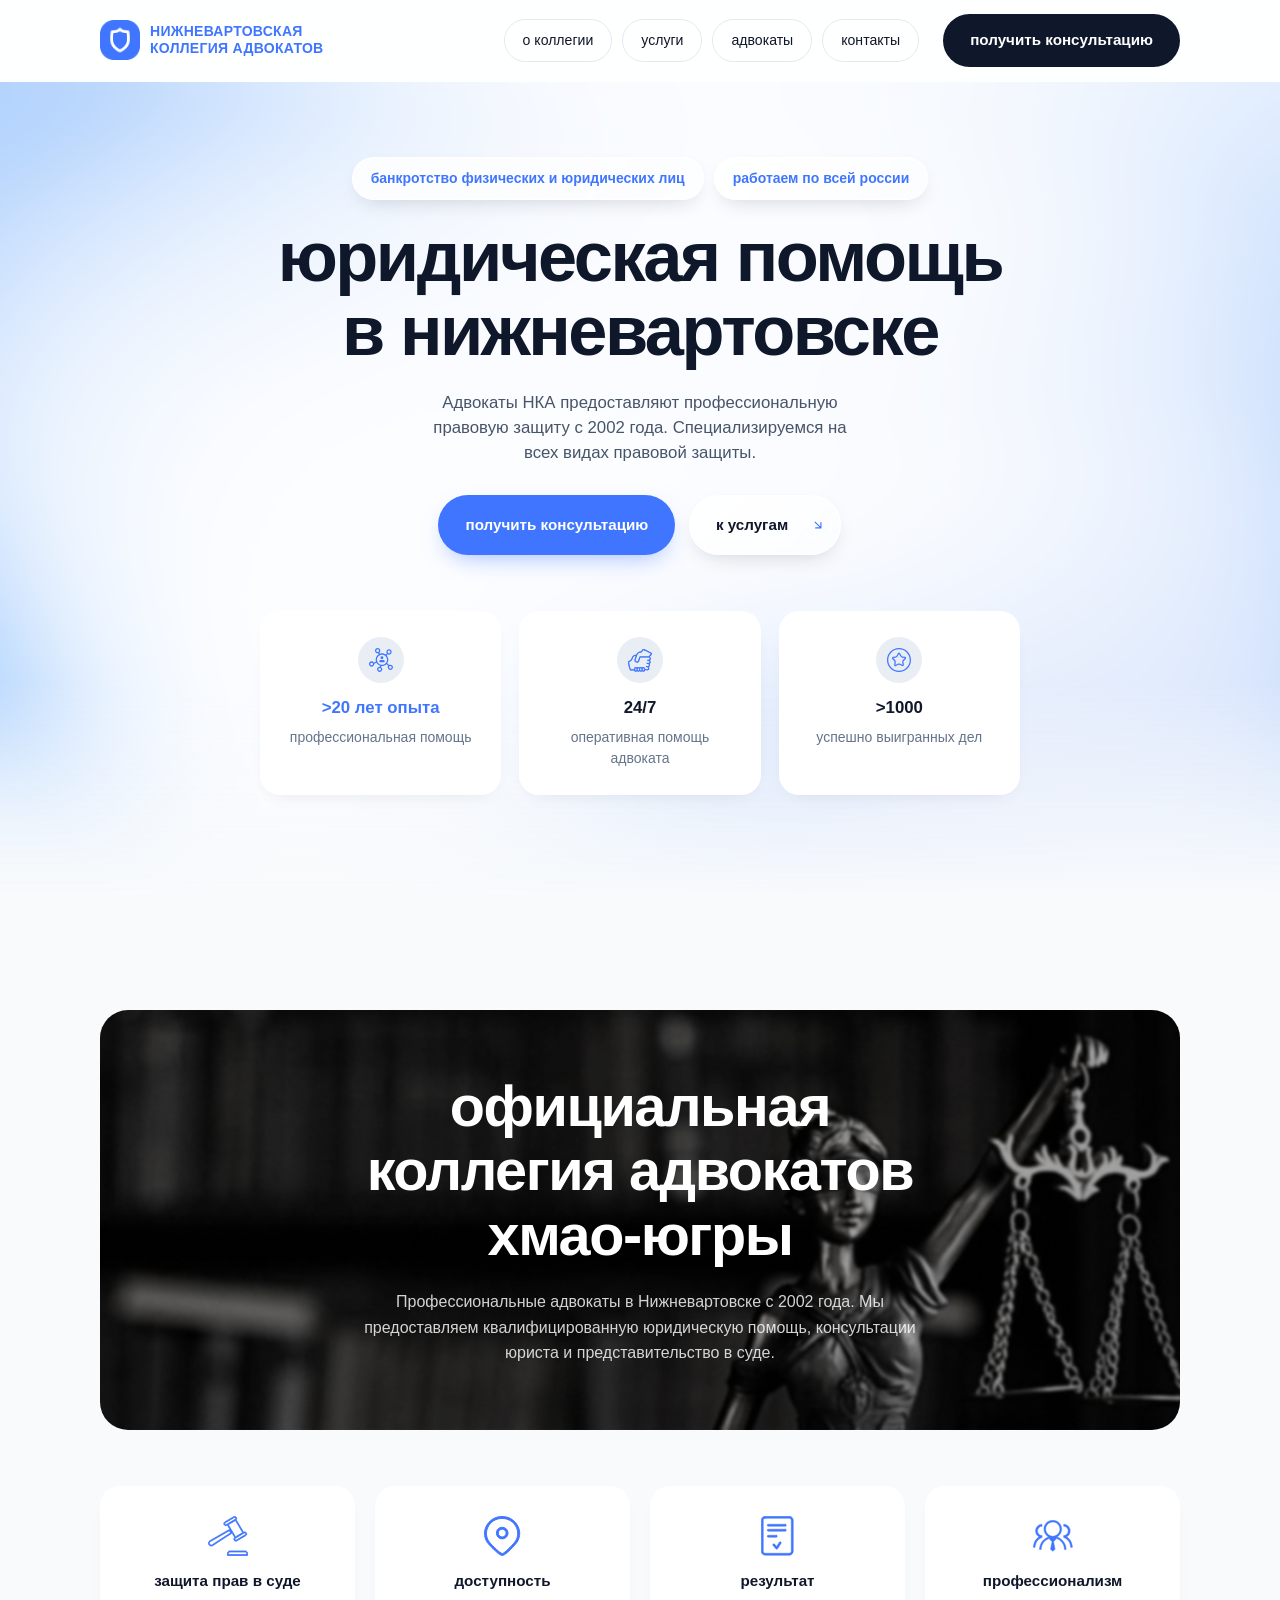
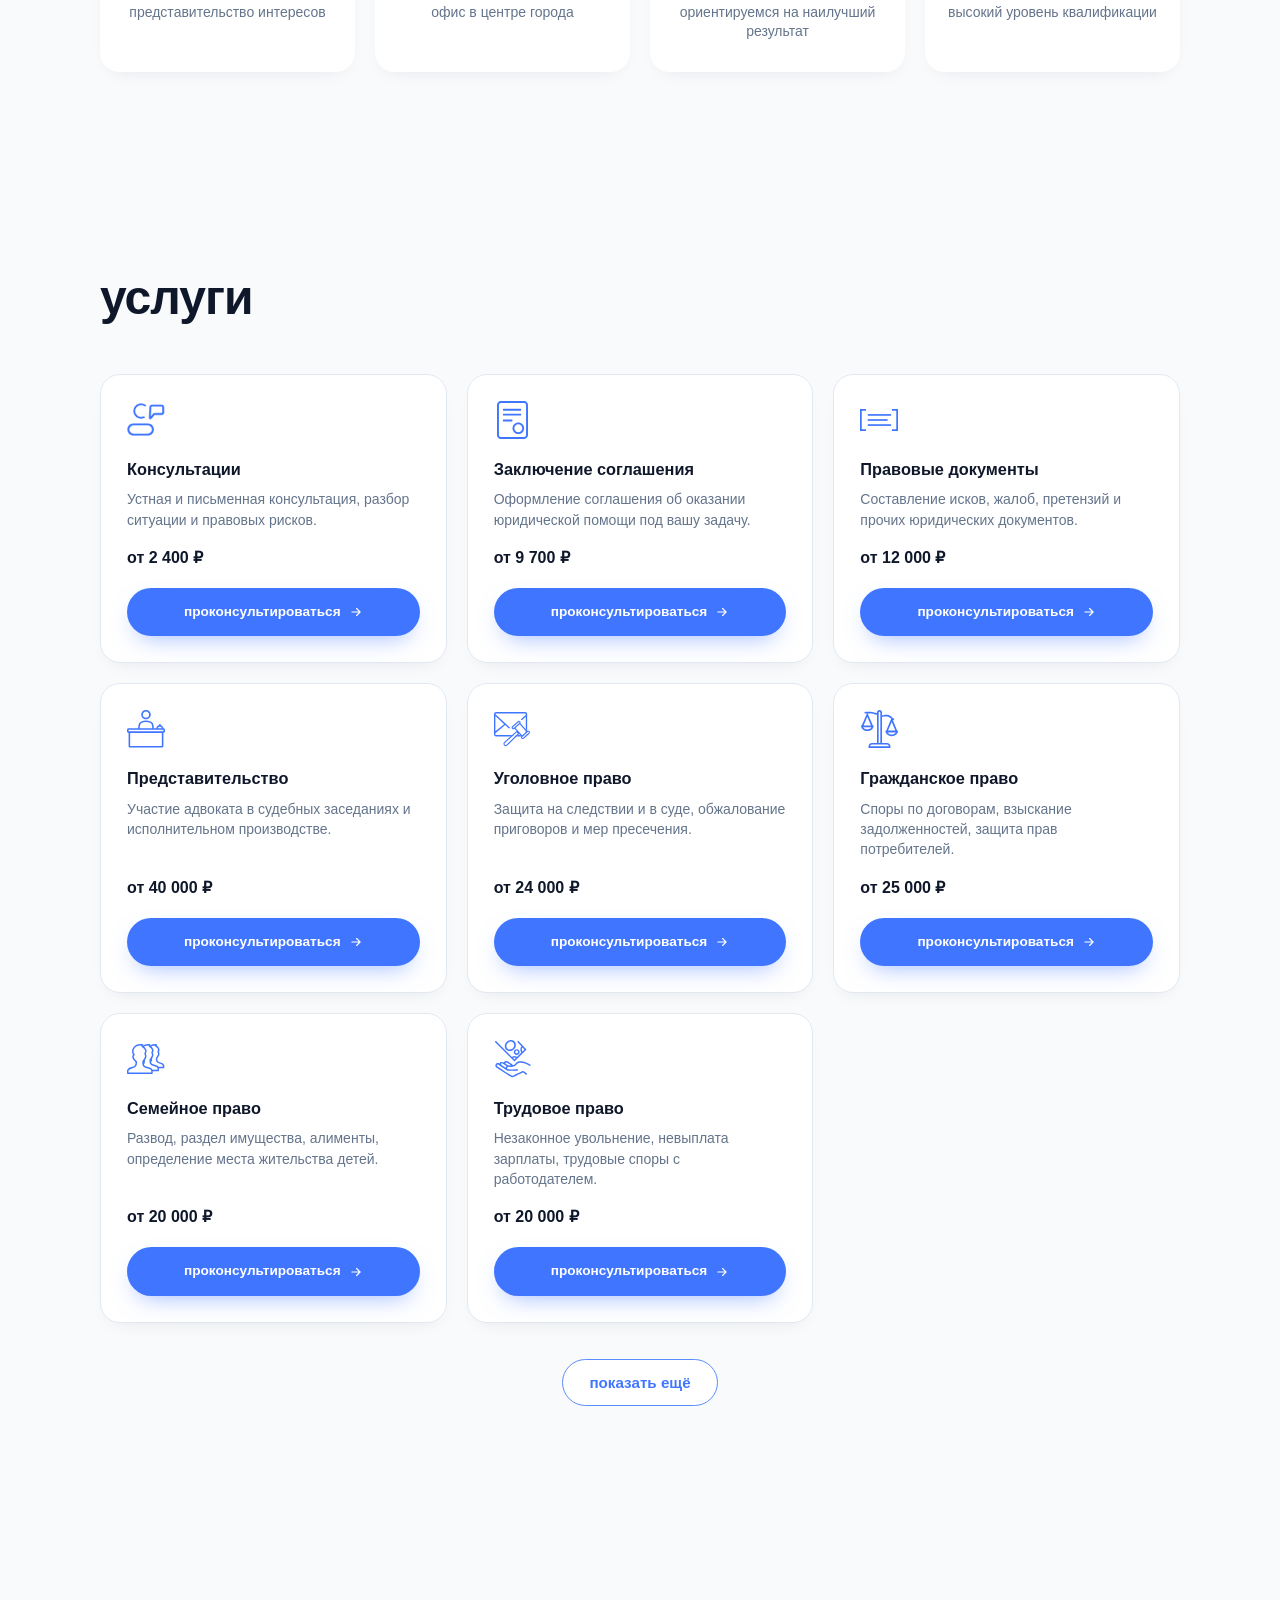
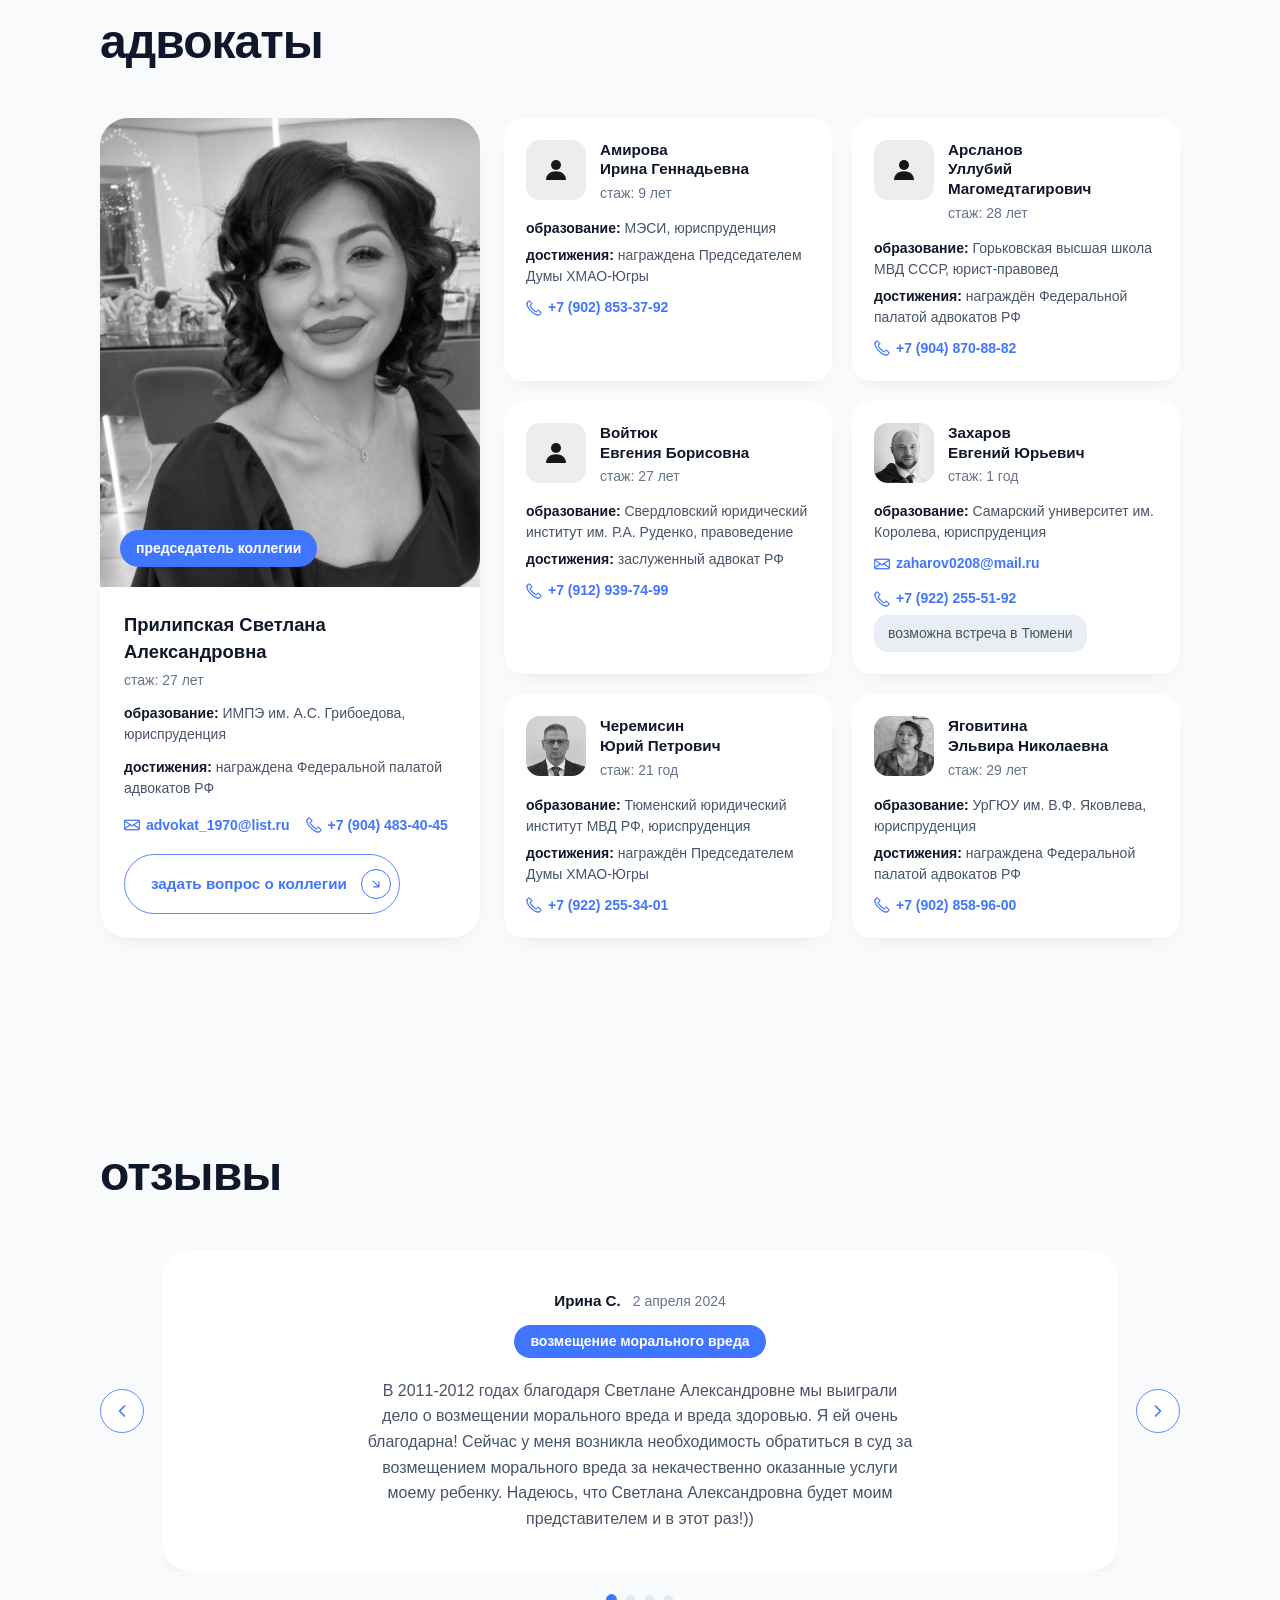
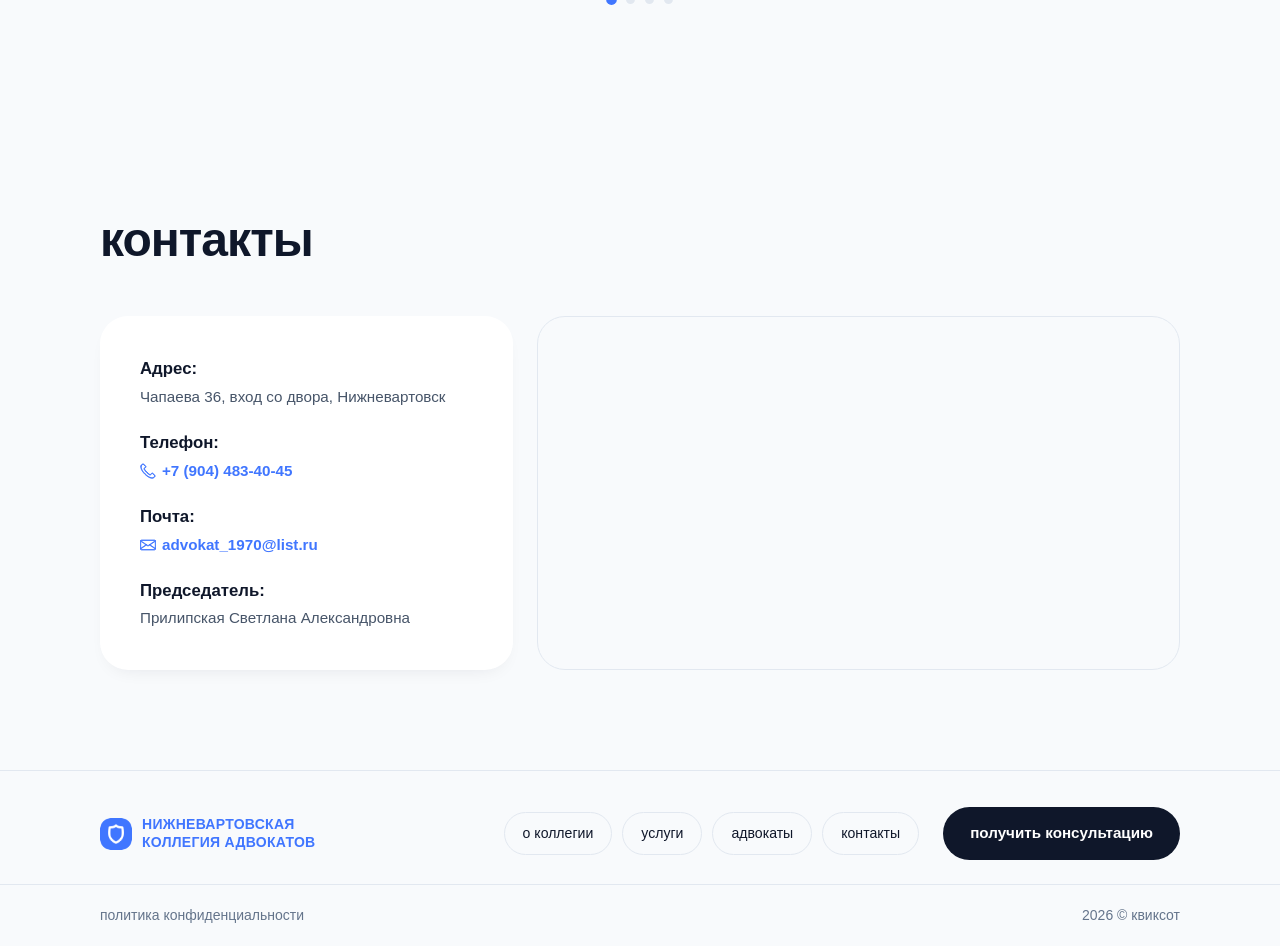
==== commit 521a68ac: "Add files via upload" ====
--- a/index.html
+++ b/index.html
@@ -4,9 +4,79 @@
 <meta charset="UTF-8">
 <meta name="viewport" content="width=device-width, initial-scale=1.0">
 <title>Юридическая помощь в Нижневартовске — Нижневартовская коллегия адвокатов</title>
-<meta name="description" content="Профессиональные адвокаты в Нижневартовске с 2008 года. Юридическая помощь, консультации, представительство в суде.">
+<meta name="description" content="Нижневартовская коллегия адвокатов (НКА) — профессиональная юридическая помощь в Нижневартовске и ХМАО-Югре: консультации, представительство в суде, банкротство, семейные и уголовные дела. Работаем по всей России.">
+<meta name="keywords" content="адвокат Нижневартовск, юридическая помощь ХМАО, коллегия адвокатов, юрист Нижневартовск, банкротство физических лиц, консультация юриста, представительство в суде">
+<meta name="robots" content="index, follow">
+<meta name="author" content="Нижневартовская коллегия адвокатов">
+<link rel="canonical" href="https://advokat-nv.ru/">
 <link rel="icon" href="assets/brand/logo.png">
-<link rel="stylesheet" href="css/styles.css">
+<meta name="theme-color" content="#4076ff">
+
+<!-- Open Graph -->
+<meta property="og:type" content="website">
+<meta property="og:site_name" content="Нижневартовская коллегия адвокатов">
+<meta property="og:title" content="Юридическая помощь в Нижневартовске — Нижневартовская коллегия адвокатов">
+<meta property="og:description" content="Профессиональная юридическая помощь в Нижневартовске и ХМАО-Югре: консультации, представительство в суде, банкротство, семейные и уголовные дела.">
+<meta property="og:image" content="https://advokat-nv.ru/assets/about/hero-banner.png">
+<meta property="og:url" content="https://advokat-nv.ru/">
+<meta property="og:locale" content="ru_RU">
+
+<!-- Twitter Card -->
+<meta name="twitter:card" content="summary_large_image">
+<meta name="twitter:title" content="Юридическая помощь в Нижневартовске — Нижневартовская коллегия адвокатов">
+<meta name="twitter:description" content="Профессиональная юридическая помощь в Нижневартовске и ХМАО-Югре: консультации, представительство в суде, банкротство, семейные и уголовные дела.">
+<meta name="twitter:image" content="https://advokat-nv.ru/assets/about/hero-banner.png">
+
+<!-- Geo (ХМАО-Югра, Нижневартовск) -->
+<meta name="geo.region" content="RU-KHM">
+<meta name="geo.placename" content="Нижневартовск">
+<meta name="geo.position" content="60.9346;76.5231">
+<meta name="ICBM" content="60.9346, 76.5231">
+
+<link rel="stylesheet" href="css/styles.css?v=17">
+<noscript><style>
+  .feature, .service-card, .lawyer-featured, .lawyer-mini, .stat-card {
+    opacity: 1 !important;
+    transform: none !important;
+    animation: none !important;
+  }
+</style></noscript>
+
+<script type="application/ld+json">
+{
+  "@context": "https://schema.org",
+  "@type": "LegalService",
+  "name": "Нижневартовская коллегия адвокатов",
+  "alternateName": "НКА",
+  "image": "https://advokat-nv.ru/assets/about/hero-banner.png",
+  "url": "https://advokat-nv.ru/",
+  "telephone": "+7-904-483-40-45",
+  "email": "advokat_1970@list.ru",
+  "priceRange": "от 2400 ₽",
+  "address": {
+    "@type": "PostalAddress",
+    "streetAddress": "улица Чапаева, 36",
+    "addressLocality": "Нижневартовск",
+    "addressRegion": "Ханты-Мансийский автономный округ - Югра",
+    "addressCountry": "RU"
+  },
+  "geo": {
+    "@type": "GeoCoordinates",
+    "latitude": 60.9346,
+    "longitude": 76.5231
+  },
+  "areaServed": [
+    {
+      "@type": "AdministrativeArea",
+      "name": "Ханты-Мансийский автономный округ - Югра"
+    },
+    {
+      "@type": "Country",
+      "name": "Россия"
+    }
+  ]
+}
+</script>
 </head>
 <body>
 
@@ -22,6 +92,7 @@
       <a href="#services">услуги</a>
       <a href="#team">адвокаты</a>
       <a href="#contacts">контакты</a>
+      <a href="#contacts" class="btn btn-blue main-nav-cta js-open-modal">получить консультацию</a>
     </nav>
 
     <a href="#contacts" class="btn btn-dark header-cta js-open-modal">получить консультацию</a>
@@ -36,12 +107,18 @@
 
   <!-- HERO -->
   <section class="hero">
+    <div class="hero-fog-bg" id="hero-fog-bg"></div>
+    <div class="hero-fade-bottom"></div>
     <div class="container hero-grid">
       <div class="hero-copy">
+        <div class="hero-badges">
+          <span class="hero-badge">банкротство физических и юридических&nbsp;лиц</span>
+          <span class="hero-badge">работаем по всей россии</span>
+        </div>
         <h1>юридическая помощь<br>в нижневартовске</h1>
         <p class="hero-lead">Адвокаты НКА предоставляют профессиональную правовую защиту с 2002 года. Специализируемся на всех видах правовой защиты.</p>
         <div class="hero-actions">
-          <a href="#contacts" class="btn btn-blue js-open-modal">мне нужна помощь</a>
+          <a href="#contacts" class="btn btn-blue js-open-modal">получить консультацию</a>
           <a href="#services" class="btn btn-outline btn-icon-end">
             к услугам
             <span class="btn-icon-circle">
@@ -49,35 +126,29 @@
             </span>
           </a>
         </div>
-      </div>
-
-      <div class="hero-visual">
-        <img src="assets/brand/hero-shield.png" alt="" class="hero-shield">
-      </div>
-    </div>
-
-    <div class="container">
-      <div class="stats-row">
-        <div class="stat-card">
-          <span class="stat-icon-badge">
-            <svg viewBox="0 0 24 24" fill="none"><circle cx="6" cy="7" r="2" stroke="currentColor" stroke-width="1.5"/><circle cx="18" cy="7" r="2" stroke="currentColor" stroke-width="1.5"/><circle cx="12" cy="17" r="2" stroke="currentColor" stroke-width="1.5"/><path d="M7.7 8.3L11 15M16.3 8.3L13 15M8 7h8" stroke="currentColor" stroke-width="1.5" stroke-linecap="round"/></svg>
-          </span>
-          <strong class="stat-value stat-value-blue">&gt;20 лет опыта</strong>
-          <span class="stat-label">профессиональная помощь</span>
-        </div>
-        <div class="stat-card">
-          <span class="stat-icon-badge">
-            <svg viewBox="0 0 24 24" fill="none"><circle cx="12" cy="12" r="9" stroke="currentColor" stroke-width="1.5"/><path d="M12 7v5l3.5 2" stroke="currentColor" stroke-width="1.5" stroke-linecap="round" stroke-linejoin="round"/></svg>
-          </span>
-          <strong class="stat-value">24/7</strong>
-          <span class="stat-label">оперативная помощь адвоката</span>
-        </div>
-        <div class="stat-card">
-          <span class="stat-icon-badge">
-            <svg viewBox="0 0 24 24" fill="none"><path d="M12 3l2.5 5.5L20 9l-4 4 1 6-5-3-5 3 1-6-4-4 5.5-.5L12 3z" stroke="currentColor" stroke-width="1.5" stroke-linejoin="round"/></svg>
-          </span>
-          <strong class="stat-value">&gt;1000</strong>
-          <span class="stat-label">успешно выигранных дел</span>
+
+        <div class="stats-row">
+          <div class="stat-card">
+            <span class="stat-icon-badge">
+              <img src="assets/icons/stat-experience.svg" alt="">
+            </span>
+            <strong class="stat-value stat-value-blue">&gt;20 лет опыта</strong>
+            <span class="stat-label">профессиональная помощь</span>
+          </div>
+          <div class="stat-card">
+            <span class="stat-icon-badge">
+              <img src="assets/icons/stat-247.svg" alt="">
+            </span>
+            <strong class="stat-value">24/7</strong>
+            <span class="stat-label">оперативная помощь адвоката</span>
+          </div>
+          <div class="stat-card">
+            <span class="stat-icon-badge">
+              <img src="assets/icons/stat-1000.svg" alt="">
+            </span>
+            <strong class="stat-value">&gt;1000</strong>
+            <span class="stat-label">успешно выигранных дел</span>
+          </div>
         </div>
       </div>
     </div>
@@ -86,27 +157,32 @@
   <!-- ABOUT -->
   <section class="about" id="about">
     <div class="container">
-      <h2 class="about-title">официальная<br>коллегия адвокатов<br>хмао-югры</h2>
-      <p class="about-lead">Профессиональные адвокаты в Нижневартовске с 2008 года. Мы предоставляем квалифицированную юридическую помощь, консультации юриста и представительство в суде.</p>
+      <div class="about-banner">
+        <img src="assets/about/hero-banner.png" alt="" class="about-banner-img">
+        <div class="about-banner-overlay">
+          <h2 class="about-title">официальная<br>коллегия адвокатов<br>хмао-югры</h2>
+          <p class="about-lead">Профессиональные адвокаты в Нижневартовске с 2002 года. Мы предоставляем квалифицированную юридическую помощь, консультации юриста и представительство в суде.</p>
+        </div>
+      </div>
 
       <div class="feature-row">
         <div class="feature">
-          <svg viewBox="0 0 24 24" fill="currentColor" stroke="currentColor" stroke-width="0.3"><rect x="12" y="1" width="5" height="9" rx="2.5" transform="rotate(45 14.5 5.5)"/><rect x="9.5" y="8.5" width="2.2" height="9" rx="1.1" transform="rotate(45 10.6 13)"/><rect x="2" y="19.5" width="8" height="2.2" rx="1.1"/></svg>
+          <img src="assets/icons/about-court.svg" alt="" class="feature-icon">
           <strong>защита прав в суде</strong>
           <span>представительство интересов</span>
         </div>
         <div class="feature">
-          <svg viewBox="0 0 24 24" fill="none"><path d="M12 21s7-6.2 7-11.5A7 7 0 0 0 5 9.5C5 14.8 12 21 12 21z" stroke="currentColor" stroke-width="1.5" stroke-linejoin="round"/><circle cx="12" cy="9.5" r="2.3" stroke="currentColor" stroke-width="1.5"/></svg>
+          <img src="assets/icons/about-accessibility.svg" alt="" class="feature-icon">
           <strong>доступность</strong>
           <span>офис в центре города</span>
         </div>
         <div class="feature">
-          <svg viewBox="0 0 24 24" fill="none"><rect x="7" y="3" width="10" height="18" rx="2" stroke="currentColor" stroke-width="1.5"/><path d="M9 8h6M9 12h6M9 16h3" stroke="currentColor" stroke-width="1.5" stroke-linecap="round"/></svg>
+          <img src="assets/icons/about-result.svg" alt="" class="feature-icon">
           <strong>результат</strong>
           <span>ориентируемся на наилучший результат</span>
         </div>
         <div class="feature">
-          <svg viewBox="0 0 24 24" fill="none"><circle cx="9" cy="8" r="2.6" stroke="currentColor" stroke-width="1.5"/><circle cx="16" cy="9" r="2.2" stroke="currentColor" stroke-width="1.5"/><path d="M3.5 19c0-3 2.5-5.2 5.5-5.2s5.5 2.2 5.5 5.2M14.5 19c0-2.3 1.6-4.2 3.7-4.9" stroke="currentColor" stroke-width="1.5" stroke-linecap="round"/></svg>
+          <img src="assets/icons/about-professionalism.svg" alt="" class="feature-icon">
           <strong>профессионализм</strong>
           <span>высокий уровень квалификации</span>
         </div>
@@ -122,7 +198,7 @@
       <div class="services-grid">
 
         <article class="service-card">
-          <svg class="service-icon" viewBox="0 0 24 24" fill="none" stroke="currentColor" stroke-width="1.5" stroke-linecap="round" stroke-linejoin="round"><path d="M4 5h16a1 1 0 011 1v9a1 1 0 01-1 1H9l-4 4v-4H4a1 1 0 01-1-1V6a1 1 0 011-1z"/><circle cx="8.5" cy="10.5" r="0.9" fill="currentColor" stroke="none"/><circle cx="12.5" cy="10.5" r="0.9" fill="currentColor" stroke="none"/><circle cx="16.5" cy="10.5" r="0.9" fill="currentColor" stroke="none"/></svg>
+          <img class="service-icon" src="assets/icons/svc-consultation.svg" alt="">
           <h3>Консультации</h3>
           <p>Устная и письменная консультация, разбор ситуации и правовых рисков.</p>
           <div class="service-price">от 2 400 ₽</div>
@@ -130,7 +206,7 @@
         </article>
 
         <article class="service-card">
-          <svg class="service-icon" viewBox="0 0 24 24" fill="none"><rect x="5" y="4" width="14" height="17" rx="1.5" stroke="currentColor" stroke-width="1.5"/><path d="M9 9h6M9 13h6M9 17h3" stroke="currentColor" stroke-width="1.5" stroke-linecap="round"/></svg>
+          <img class="service-icon" src="assets/icons/svc-agreement.svg" alt="">
           <h3>Заключение соглашения</h3>
           <p>Оформление соглашения об оказании юридической помощи под вашу задачу.</p>
           <div class="service-price">от 9 700 ₽</div>
@@ -138,7 +214,7 @@
         </article>
 
         <article class="service-card">
-          <svg class="service-icon" viewBox="0 0 24 24" fill="none"><path d="M7 3h7l4 4v14H7z" stroke="currentColor" stroke-width="1.5" stroke-linejoin="round"/><path d="M14 3v4h4" stroke="currentColor" stroke-width="1.5" stroke-linejoin="round"/></svg>
+          <img class="service-icon" src="assets/icons/svc-documents.svg" alt="">
           <h3>Правовые документы</h3>
           <p>Составление исков, жалоб, претензий и прочих юридических документов.</p>
           <div class="service-price">от 12 000 ₽</div>
@@ -146,7 +222,7 @@
         </article>
 
         <article class="service-card">
-          <svg class="service-icon" viewBox="0 0 24 24" fill="none"><circle cx="8" cy="7" r="3" stroke="currentColor" stroke-width="1.5"/><path d="M3 20c0-3 2.5-5 5-5s5 2 5 5" stroke="currentColor" stroke-width="1.5" stroke-linecap="round"/><circle cx="17" cy="8" r="2.3" stroke="currentColor" stroke-width="1.5"/><path d="M14.5 20c.3-2.3 1.8-3.8 3.6-4" stroke="currentColor" stroke-width="1.5" stroke-linecap="round"/></svg>
+          <img class="service-icon" src="assets/icons/svc-representation.svg" alt="">
           <h3>Представительство</h3>
           <p>Участие адвоката в судебных заседаниях и исполнительном производстве.</p>
           <div class="service-price">от 40 000 ₽</div>
@@ -154,7 +230,7 @@
         </article>
 
         <article class="service-card">
-          <svg class="service-icon" viewBox="0 0 24 24" fill="none" stroke="currentColor" stroke-width="1.5" stroke-linecap="round" stroke-linejoin="round"><circle cx="7" cy="12" r="3.6"/><circle cx="17" cy="12" r="3.6"/><path d="M10.6 12h2.8"/></svg>
+          <img class="service-icon" src="assets/icons/svc-criminal.svg" alt="">
           <h3>Уголовное право</h3>
           <p>Защита на следствии и в суде, обжалование приговоров и мер пресечения.</p>
           <div class="service-price">от 24 000 ₽</div>
@@ -162,7 +238,7 @@
         </article>
 
         <article class="service-card">
-          <svg class="service-icon" viewBox="0 0 24 24" fill="none"><path d="M12 3v18M6 7h4l-3 6a3 3 0 006 0l-3-6M14 7h4l-3 6a3 3 0 006 0l-3-6M4 21h16" stroke="currentColor" stroke-width="1.5" stroke-linecap="round" stroke-linejoin="round"/></svg>
+          <img class="service-icon" src="assets/icons/svc-civil.svg" alt="">
           <h3>Гражданское право</h3>
           <p>Споры по договорам, взыскание задолженностей, защита прав потребителей.</p>
           <div class="service-price">от 25 000 ₽</div>
@@ -170,7 +246,7 @@
         </article>
 
         <article class="service-card">
-          <svg class="service-icon" viewBox="0 0 24 24" fill="none" stroke="currentColor" stroke-width="1.5" stroke-linecap="round" stroke-linejoin="round"><path d="M12 20.2s-7-4.4-9.3-8.8C1.2 8 2.2 4.2 6 4.2c2 0 4 1.4 6 3.8 2-2.4 4-3.8 6-3.8 3.8 0 4.8 3.8 3.3 7.2-2.3 4.4-9.3 8.8-9.3 8.8z"/></svg>
+          <img class="service-icon" src="assets/icons/svc-family.svg" alt="">
           <h3>Семейное право</h3>
           <p>Развод, раздел имущества, алименты, определение места жительства детей.</p>
           <div class="service-price">от 20 000 ₽</div>
@@ -178,7 +254,7 @@
         </article>
 
         <article class="service-card">
-          <svg class="service-icon" viewBox="0 0 24 24" fill="none"><rect x="4" y="7" width="16" height="13" rx="1.5" stroke="currentColor" stroke-width="1.5"/><path d="M9 7V5.5A2.5 2.5 0 0111.5 3h1A2.5 2.5 0 0115 5.5V7" stroke="currentColor" stroke-width="1.5"/></svg>
+          <img class="service-icon" src="assets/icons/svc-labor.svg" alt="">
           <h3>Трудовое право</h3>
           <p>Незаконное увольнение, невыплата зарплаты, трудовые споры с работодателем.</p>
           <div class="service-price">от 20 000 ₽</div>
@@ -186,7 +262,7 @@
         </article>
 
         <article class="service-card">
-          <svg class="service-icon" viewBox="0 0 24 24" fill="none"><path d="M3 21V8l9-5 9 5v13" stroke="currentColor" stroke-width="1.5" stroke-linejoin="round"/><path d="M9 21v-7h6v7" stroke="currentColor" stroke-width="1.5" stroke-linejoin="round"/></svg>
+          <img class="service-icon" src="assets/icons/svc-administrative.svg" alt="">
           <h3>Административное право</h3>
           <p>Обжалование штрафов и постановлений, споры с госорганами.</p>
           <div class="service-price">от 18 000 ₽</div>
@@ -194,7 +270,7 @@
         </article>
 
         <article class="service-card">
-          <svg class="service-icon" viewBox="0 0 24 24" fill="none" stroke="currentColor" stroke-width="1.5" stroke-linecap="round" stroke-linejoin="round"><rect x="6" y="3" width="12" height="18" rx="1"/><path d="M9.3 7h1.4M13.3 7h1.4M9.3 11h1.4M13.3 11h1.4M9.3 15h1.4M13.3 15h1.4"/><path d="M10 21v-4h4v4"/></svg>
+          <img class="service-icon" src="assets/icons/svc-realestate.svg" alt="">
           <h3>Недвижимость</h3>
           <p>Сопровождение сделок, споры о праве собственности, узаконивание построек.</p>
           <div class="service-price">от 16 000 ₽</div>
@@ -202,7 +278,7 @@
         </article>
 
         <article class="service-card">
-          <svg class="service-icon" viewBox="0 0 24 24" fill="none" stroke="currentColor" stroke-width="1.5" stroke-linecap="round" stroke-linejoin="round"><rect x="7" y="2" width="10" height="20" rx="1"/><path d="M10 6h1M13 6h1M10 9.5h1M13 9.5h1M10 13h1M13 13h1M10 16.5h1M13 16.5h1"/></svg>
+          <img class="service-icon" src="assets/icons/svc-corporate.svg" alt="">
           <h3>Корпоративное право</h3>
           <p>Регистрация и сопровождение бизнеса, корпоративные споры, договорная работа.</p>
           <div class="service-price">от 30 000 ₽</div>
@@ -210,13 +286,17 @@
         </article>
 
         <article class="service-card">
-          <svg class="service-icon" viewBox="0 0 24 24" fill="none"><path d="M5 16l2-6h10l2 6M6 16h12M8 16v3M16 16v3" stroke="currentColor" stroke-width="1.5" stroke-linejoin="round"/><circle cx="8.5" cy="13" r="1" fill="currentColor"/><circle cx="15.5" cy="13" r="1" fill="currentColor"/></svg>
+          <img class="service-icon" src="assets/icons/svc-accident.svg" alt="">
           <h3>ДТП и страхование</h3>
           <p>Взыскание выплат со страховых, споры об оценке ущерба после ДТП.</p>
           <div class="service-price">от 25 000 ₽</div>
           <a href="#contacts" class="btn btn-blue btn-block js-open-modal">проконсультироваться <svg width="14" height="14" viewBox="0 0 24 24" fill="none"><path d="M5 12h14M13 6l6 6-6 6" stroke="currentColor" stroke-width="2" stroke-linecap="round" stroke-linejoin="round"/></svg></a>
         </article>
 
+      </div>
+
+      <div class="services-more">
+        <button type="button" class="btn btn-outline-blue" id="services-toggle">показать ещё</button>
       </div>
     </div>
   </section>
@@ -238,8 +318,8 @@
             <p><b>образование:</b> ИМПЭ им. А.С. Грибоедова, юриспруденция</p>
             <p><b>достижения:</b> награждена Федеральной палатой адвокатов РФ</p>
             <div class="lawyer-contact">
-              <a href="mailto:advokat_1970@list.ru"><svg class="contact-icon" viewBox="0 0 24 24" fill="none" stroke="currentColor" stroke-width="1.6" stroke-linecap="round" stroke-linejoin="round"><rect x="3" y="5" width="18" height="14" rx="2"/><path d="M3 7l9 6 9-6"/></svg>advokat_1970@list.ru</a>
-              <a href="tel:+79044834045"><svg class="contact-icon" viewBox="0 0 24 24" fill="none" stroke="currentColor" stroke-width="1.6" stroke-linecap="round" stroke-linejoin="round"><path d="M6.6 10.8c1.4 2.8 3.8 5.2 6.6 6.6l2.2-2.2c.3-.3.7-.4 1.1-.3 1.2.4 2.5.6 3.8.6.6 0 1 .4 1 1V20c0 .6-.4 1-1 1C10.4 21 3 13.6 3 4.7c0-.6.4-1 1-1h3.5c.6 0 1 .4 1 1 0 1.3.2 2.6.6 3.8.1.4 0 .8-.3 1.1L6.6 10.8z"/></svg>+7 (904) 483-40-45</a>
+              <a href="mailto:advokat_1970@list.ru"><img class="contact-icon" src="assets/icons/contact-mail.svg" alt="">advokat_1970@list.ru</a>
+              <a href="tel:+79044834045"><img class="contact-icon" src="assets/icons/contact-phone.svg" alt="">+7 (904) 483-40-45</a>
             </div>
             <a href="#contacts" class="btn btn-outline-blue btn-icon-end js-open-modal">
               задать вопрос о коллегии
@@ -265,7 +345,7 @@
               <p><b>образование:</b> МЭСИ, юриспруденция</p>
               <p><b>достижения:</b> награждена Председателем Думы ХМАО-Югры</p>
               <div class="lawyer-contact-mini">
-                <a href="tel:+79028533792"><svg class="contact-icon" viewBox="0 0 24 24" fill="none" stroke="currentColor" stroke-width="1.6" stroke-linecap="round" stroke-linejoin="round"><path d="M6.6 10.8c1.4 2.8 3.8 5.2 6.6 6.6l2.2-2.2c.3-.3.7-.4 1.1-.3 1.2.4 2.5.6 3.8.6.6 0 1 .4 1 1V20c0 .6-.4 1-1 1C10.4 21 3 13.6 3 4.7c0-.6.4-1 1-1h3.5c.6 0 1 .4 1 1 0 1.3.2 2.6.6 3.8.1.4 0 .8-.3 1.1L6.6 10.8z"/></svg>+7 (902) 853-37-92</a>
+                <a href="tel:+79028533792"><img class="contact-icon" src="assets/icons/contact-phone.svg" alt="">+7 (902) 853-37-92</a>
               </div>
             </div>
           </article>
@@ -284,7 +364,7 @@
               <p><b>образование:</b> Горьковская высшая школа МВД СССР, юрист-правовед</p>
               <p><b>достижения:</b> награждён Федеральной палатой адвокатов РФ</p>
               <div class="lawyer-contact-mini">
-                <a href="tel:+79048708882"><svg class="contact-icon" viewBox="0 0 24 24" fill="none" stroke="currentColor" stroke-width="1.6" stroke-linecap="round" stroke-linejoin="round"><path d="M6.6 10.8c1.4 2.8 3.8 5.2 6.6 6.6l2.2-2.2c.3-.3.7-.4 1.1-.3 1.2.4 2.5.6 3.8.6.6 0 1 .4 1 1V20c0 .6-.4 1-1 1C10.4 21 3 13.6 3 4.7c0-.6.4-1 1-1h3.5c.6 0 1 .4 1 1 0 1.3.2 2.6.6 3.8.1.4 0 .8-.3 1.1L6.6 10.8z"/></svg>+7 (904) 870-88-82</a>
+                <a href="tel:+79048708882"><img class="contact-icon" src="assets/icons/contact-phone.svg" alt="">+7 (904) 870-88-82</a>
               </div>
             </div>
           </article>
@@ -303,7 +383,7 @@
               <p><b>образование:</b> Свердловский юридический институт им. Р.А. Руденко, правоведение</p>
               <p><b>достижения:</b> заслуженный адвокат РФ</p>
               <div class="lawyer-contact-mini">
-                <a href="tel:+79129397499"><svg class="contact-icon" viewBox="0 0 24 24" fill="none" stroke="currentColor" stroke-width="1.6" stroke-linecap="round" stroke-linejoin="round"><path d="M6.6 10.8c1.4 2.8 3.8 5.2 6.6 6.6l2.2-2.2c.3-.3.7-.4 1.1-.3 1.2.4 2.5.6 3.8.6.6 0 1 .4 1 1V20c0 .6-.4 1-1 1C10.4 21 3 13.6 3 4.7c0-.6.4-1 1-1h3.5c.6 0 1 .4 1 1 0 1.3.2 2.6.6 3.8.1.4 0 .8-.3 1.1L6.6 10.8z"/></svg>+7 (912) 939-74-99</a>
+                <a href="tel:+79129397499"><img class="contact-icon" src="assets/icons/contact-phone.svg" alt="">+7 (912) 939-74-99</a>
               </div>
             </div>
           </article>
@@ -319,8 +399,8 @@
             <div class="lawyer-mini-body">
               <p><b>образование:</b> Самарский университет им. Королева, юриспруденция</p>
               <div class="lawyer-contact-mini">
-                <a href="mailto:zaharov0208@mail.ru"><svg class="contact-icon" viewBox="0 0 24 24" fill="none" stroke="currentColor" stroke-width="1.6" stroke-linecap="round" stroke-linejoin="round"><rect x="3" y="5" width="18" height="14" rx="2"/><path d="M3 7l9 6 9-6"/></svg>zaharov0208@mail.ru</a>
-                <a href="tel:+79222555192"><svg class="contact-icon" viewBox="0 0 24 24" fill="none" stroke="currentColor" stroke-width="1.6" stroke-linecap="round" stroke-linejoin="round"><path d="M6.6 10.8c1.4 2.8 3.8 5.2 6.6 6.6l2.2-2.2c.3-.3.7-.4 1.1-.3 1.2.4 2.5.6 3.8.6.6 0 1 .4 1 1V20c0 .6-.4 1-1 1C10.4 21 3 13.6 3 4.7c0-.6.4-1 1-1h3.5c.6 0 1 .4 1 1 0 1.3.2 2.6.6 3.8.1.4 0 .8-.3 1.1L6.6 10.8z"/></svg>+7 (922) 255-51-92</a>
+                <a href="mailto:zaharov0208@mail.ru"><img class="contact-icon" src="assets/icons/contact-mail.svg" alt="">zaharov0208@mail.ru</a>
+                <a href="tel:+79222555192"><img class="contact-icon" src="assets/icons/contact-phone.svg" alt="">+7 (922) 255-51-92</a>
               </div>
               <p class="lawyer-hint">возможна встреча в Тюмени</p>
             </div>
@@ -338,7 +418,7 @@
               <p><b>образование:</b> Тюменский юридический институт МВД РФ, юриспруденция</p>
               <p><b>достижения:</b> награждён Председателем Думы ХМАО-Югры</p>
               <div class="lawyer-contact-mini">
-                <a href="tel:+79222553401"><svg class="contact-icon" viewBox="0 0 24 24" fill="none" stroke="currentColor" stroke-width="1.6" stroke-linecap="round" stroke-linejoin="round"><path d="M6.6 10.8c1.4 2.8 3.8 5.2 6.6 6.6l2.2-2.2c.3-.3.7-.4 1.1-.3 1.2.4 2.5.6 3.8.6.6 0 1 .4 1 1V20c0 .6-.4 1-1 1C10.4 21 3 13.6 3 4.7c0-.6.4-1 1-1h3.5c.6 0 1 .4 1 1 0 1.3.2 2.6.6 3.8.1.4 0 .8-.3 1.1L6.6 10.8z"/></svg>+7 (922) 255-34-01</a>
+                <a href="tel:+79222553401"><img class="contact-icon" src="assets/icons/contact-phone.svg" alt="">+7 (922) 255-34-01</a>
               </div>
             </div>
           </article>
@@ -355,7 +435,7 @@
               <p><b>образование:</b> УрГЮУ им. В.Ф. Яковлева, юриспруденция</p>
               <p><b>достижения:</b> награждена Федеральной палатой адвокатов РФ</p>
               <div class="lawyer-contact-mini">
-                <a href="tel:+79028589600"><svg class="contact-icon" viewBox="0 0 24 24" fill="none" stroke="currentColor" stroke-width="1.6" stroke-linecap="round" stroke-linejoin="round"><path d="M6.6 10.8c1.4 2.8 3.8 5.2 6.6 6.6l2.2-2.2c.3-.3.7-.4 1.1-.3 1.2.4 2.5.6 3.8.6.6 0 1 .4 1 1V20c0 .6-.4 1-1 1C10.4 21 3 13.6 3 4.7c0-.6.4-1 1-1h3.5c.6 0 1 .4 1 1 0 1.3.2 2.6.6 3.8.1.4 0 .8-.3 1.1L6.6 10.8z"/></svg>+7 (902) 858-96-00</a>
+                <a href="tel:+79028589600"><img class="contact-icon" src="assets/icons/contact-phone.svg" alt="">+7 (902) 858-96-00</a>
               </div>
             </div>
           </article>
@@ -434,11 +514,11 @@
           </div>
           <div class="contact-row">
             <span class="contact-label">Телефон:</span>
-            <a class="contact-value" href="tel:+79044834045"><svg class="contact-icon" viewBox="0 0 24 24" fill="none" stroke="currentColor" stroke-width="1.6" stroke-linecap="round" stroke-linejoin="round"><path d="M6.6 10.8c1.4 2.8 3.8 5.2 6.6 6.6l2.2-2.2c.3-.3.7-.4 1.1-.3 1.2.4 2.5.6 3.8.6.6 0 1 .4 1 1V20c0 .6-.4 1-1 1C10.4 21 3 13.6 3 4.7c0-.6.4-1 1-1h3.5c.6 0 1 .4 1 1 0 1.3.2 2.6.6 3.8.1.4 0 .8-.3 1.1L6.6 10.8z"/></svg>+7 (904) 483-40-45</a>
+            <a class="contact-value" href="tel:+79044834045"><img class="contact-icon" src="assets/icons/contact-phone.svg" alt="">+7 (904) 483-40-45</a>
           </div>
           <div class="contact-row">
             <span class="contact-label">Почта:</span>
-            <a class="contact-value" href="mailto:advokat_1970@list.ru"><svg class="contact-icon" viewBox="0 0 24 24" fill="none" stroke="currentColor" stroke-width="1.6" stroke-linecap="round" stroke-linejoin="round"><rect x="3" y="5" width="18" height="14" rx="2"/><path d="M3 7l9 6 9-6"/></svg>advokat_1970@list.ru</a>
+            <a class="contact-value" href="mailto:advokat_1970@list.ru"><img class="contact-icon" src="assets/icons/contact-mail.svg" alt="">advokat_1970@list.ru</a>
           </div>
           <div class="contact-row">
             <span class="contact-label">Председатель:</span>
@@ -485,7 +565,27 @@
     </button>
 
     <div id="modal-body">
-      <h3 id="modal-title" class="modal-title">Оставить заявку</h3>
+      <h3 id="modal-title" class="modal-title">получить консультацию</h3>
+      <p class="modal-subtitle">Вы можете связаться с нами любым удобным способом и получить консультацию по телефону или в офисе</p>
+
+      <div class="modal-contact-actions">
+        <a href="tel:+79044834045" class="contact-action contact-action-filled">
+          <svg width="20" height="20" viewBox="0 0 24 24" fill="none"><path d="M6.6 10.8c1.3 2.6 3 4.3 5.6 5.6l1.9-1.9c.3-.3.7-.4 1-.2 1.1.4 2.3.6 3.5.6.6 0 1 .4 1 1v3.5c0 .6-.4 1-1 1C10.4 20.4 3.6 13.6 3.6 5.4c0-.6.4-1 1-1H8c.6 0 1 .4 1 1 0 1.2.2 2.4.6 3.5.1.4 0 .8-.2 1l-1.9 1.9z" stroke="currentColor" stroke-width="1.6" stroke-linecap="round" stroke-linejoin="round"/></svg>
+          +7 (904) 483-40-45
+        </a>
+        <a href="mailto:advokat_1970@list.ru" class="contact-action contact-action-filled">
+          <svg width="20" height="20" viewBox="0 0 24 24" fill="none"><rect x="3" y="5" width="18" height="14" rx="2" stroke="currentColor" stroke-width="1.6"/><path d="M4 7l8 6 8-6" stroke="currentColor" stroke-width="1.6" stroke-linecap="round" stroke-linejoin="round"/></svg>
+          advokat_1970@list.ru
+        </a>
+        <a href="https://yandex.ru/maps/?text=Нижневартовск%2C%20улица%20Чапаева%2C%2036" target="_blank" rel="noopener" class="contact-action contact-action-outline">
+          <svg width="20" height="20" viewBox="0 0 24 24" fill="none"><path d="M12 21s7-6.1 7-11.5A7 7 0 0 0 5 9.5C5 14.9 12 21 12 21z" stroke="currentColor" stroke-width="1.6" stroke-linejoin="round"/><circle cx="12" cy="9.5" r="2.3" stroke="currentColor" stroke-width="1.6"/></svg>
+          Чапаева 36, вход со двора, г. Нижневартовск
+        </a>
+      </div>
+    </div>
+
+    <div id="modal-body-old" hidden style="display: none;">
+      <h3 class="modal-title">Оставить заявку</h3>
       <p class="modal-subtitle">Заполните форму и мы свяжемся с вами в ближайшее время</p>
 
       <form class="modal-form" id="modal-form">
@@ -513,6 +613,8 @@
   </div>
 </div>
 
-<script src="js/main.js"></script>
+<script src="assets/vendor/three.min.js"></script>
+<script src="assets/vendor/vanta.fog.min.js"></script>
+<script src="js/main.js?v=16"></script>
 </body>
 </html>
--- a/css/styles.css
+++ b/css/styles.css
@@ -2,6 +2,7 @@
    Variables
    ========================================================================== */
 :root {
+  --header-h: 82px;
   --blue-700: #2b52d6;
   --blue-600: #4076ff;
   --blue-500: #5c8bff;
@@ -24,7 +25,7 @@
   --shadow-soft: 0 16px 40px -22px rgba(15, 23, 42, 0.16);
   --shadow-card: 0 8px 20px -12px rgba(15, 23, 42, 0.12);
 
-  --container: 1180px;
+  --container: 1600px;
 
   font-size: 16px;
 }
@@ -50,6 +51,7 @@
 
 .container {
   width: 100%;
+  max-width: var(--container);
   margin-inline: auto;
   padding-inline: 100px;
 }
@@ -84,9 +86,10 @@
   white-space: nowrap;
   border: 1px solid transparent;
   cursor: pointer;
-  transition: transform 0.15s ease, box-shadow 0.15s ease, background-color 0.15s ease;
+  transition: transform 0.15s ease, box-shadow 0.15s ease, background-color 0.15s ease, border-color 0.15s ease, color 0.15s ease;
 }
 .btn:hover { transform: translateY(-1px); }
+.btn:active { transform: translateY(0) scale(0.97); }
 
 .btn-dark { background: var(--ink-900); color: var(--white); }
 .btn-dark:hover { background: #000; }
@@ -94,8 +97,16 @@
 .btn-blue { background: var(--blue-600); color: var(--white); box-shadow: 0 10px 24px -10px rgba(64,118,255,0.55); }
 .btn-blue:hover { background: var(--blue-700); }
 
-.btn-outline { background: transparent; color: var(--ink-900); border-color: var(--line); }
-.btn-outline:hover { border-color: var(--blue-600); color: var(--blue-600); }
+.btn-outline {
+  background: linear-gradient(135deg, rgba(255, 255, 255, 0.85), rgba(255, 255, 255, 0.5));
+  backdrop-filter: blur(14px);
+  -webkit-backdrop-filter: blur(14px);
+  color: var(--ink-900);
+  border-color: rgba(255, 255, 255, 0.95);
+  box-shadow: 0 8px 22px -10px rgba(15, 23, 42, 0.22), inset 0 1px 0 rgba(255, 255, 255, 0.8);
+}
+.btn-outline .btn-icon-circle { border-color: rgba(255, 255, 255, 0.95); }
+.btn-outline:hover { background: rgba(255, 255, 255, 0.55); border-color: var(--blue-600); color: var(--blue-600); }
 .btn-outline:hover .btn-icon-circle { border-color: var(--blue-600); color: var(--blue-600); }
 
 .btn-outline-blue { background: var(--white); color: var(--blue-600); border-color: var(--blue-500); }
@@ -105,7 +116,7 @@
 .btn-light { background: var(--blue-50); color: var(--ink-900); }
 .btn-light:hover { background: var(--blue-500); color: var(--white); }
 
-.btn-block { width: 100%; margin-top: 18px; }
+.btn-block { width: 100%; margin-top: 18px; white-space: normal; text-align: center; overflow-wrap: break-word; word-break: break-word; }
 .btn-small { padding: 10px 18px; font-size: 0.875rem; margin-top: 14px; }
 
 .btn-icon-end { padding-right: 8px; gap: 14px; }
@@ -129,7 +140,13 @@
   z-index: 50;
   background: rgba(255, 255, 255, 0.85);
   backdrop-filter: blur(10px);
-  border-bottom: 1px solid var(--line);
+  border-bottom: 1px solid transparent;
+  box-shadow: none;
+  transition: box-shadow 0.25s ease, border-color 0.25s ease;
+}
+.site-header.is-scrolled {
+  border-bottom-color: var(--line);
+  box-shadow: 0 8px 24px -18px rgba(15, 23, 42, 0.35);
 }
 .header-row {
   display: flex;
@@ -190,22 +207,71 @@
 .nav-toggle.open span:nth-child(2) { opacity: 0; }
 .nav-toggle.open span:nth-child(3) { transform: translateY(-7px) rotate(-45deg); }
 
+.main-nav-cta { display: none; }
+
 /* ==========================================================================
    Hero
    ========================================================================== */
 .hero {
-  min-height: 100vh;
-  min-height: 100dvh;
+  position: relative;
+  min-height: calc(100vh - var(--header-h));
+  min-height: calc(100dvh - var(--header-h));
   display: flex;
   flex-direction: column;
   justify-content: center;
-  padding-block: 100px 40px;
+  padding-block: 60px;
+  overflow: hidden;
+}
+.hero-fog-bg {
+  position: absolute;
+  inset: 0;
+  z-index: 0;
+  pointer-events: none;
+}
+.hero-fade-bottom {
+  position: absolute;
+  left: 0;
+  right: 0;
+  bottom: 0;
+  height: 220px;
+  z-index: 0;
+  pointer-events: none;
+  background: linear-gradient(to bottom, rgba(248, 250, 252, 0) 0%, var(--bg-page) 100%);
 }
 .hero-grid {
-  display: grid;
-  grid-template-columns: 1.35fr 0.65fr;
-  align-items: stretch;
-  gap: 24px;
+  position: relative;
+  z-index: 1;
+  display: flex;
+  flex-direction: column;
+  align-items: center;
+  text-align: center;
+}
+.hero-copy {
+  display: flex;
+  flex-direction: column;
+  align-items: center;
+  max-width: 760px;
+}
+.hero-badges {
+  display: flex;
+  flex-wrap: wrap;
+  justify-content: center;
+  gap: 10px;
+  margin-bottom: 20px;
+  opacity: 0;
+  animation: fadeInUp 0.7s ease both 0s;
+}
+.hero-badge {
+  background: linear-gradient(135deg, rgba(255, 255, 255, 0.85), rgba(255, 255, 255, 0.5));
+  backdrop-filter: blur(14px);
+  -webkit-backdrop-filter: blur(14px);
+  border: 1px solid rgba(255, 255, 255, 0.95);
+  box-shadow: 0 8px 22px -10px rgba(15, 23, 42, 0.22), inset 0 1px 0 rgba(255, 255, 255, 0.8);
+  color: var(--blue-600);
+  font-size: 0.875rem;
+  font-weight: 600;
+  padding: 10px 18px;
+  border-radius: var(--radius-pill);
 }
 .hero-copy h1 {
   font-size: clamp(2.4rem, 5.6vw, 4.4rem);
@@ -227,31 +293,11 @@
 .hero-actions {
   display: flex;
   flex-wrap: wrap;
+  justify-content: center;
   gap: 14px;
   margin-top: 30px;
   opacity: 0;
   animation: fadeInUp 0.7s ease both 0.3s;
-}
-
-.hero-visual {
-  position: relative;
-  display: flex;
-  align-items: center;
-  justify-content: center;
-  opacity: 0;
-  animation: fadeInScale 0.9s ease both 0.15s;
-}
-.hero-shield {
-  width: 100%;
-  height: 100%;
-  min-height: 320px;
-  object-fit: contain;
-  filter: drop-shadow(0 30px 40px rgba(64, 118, 255, 0.35));
-  transition: transform 0.45s ease, filter 0.45s ease;
-}
-.hero-shield:hover {
-  transform: scale(1.06) rotate(-2deg);
-  filter: drop-shadow(0 34px 50px rgba(64, 118, 255, 0.5));
 }
 
 @keyframes fadeInUp {
@@ -263,16 +309,16 @@
   to { opacity: 1; transform: scale(1); }
 }
 @media (prefers-reduced-motion: reduce) {
-  .hero-copy h1, .hero-lead, .hero-actions, .hero-visual {
+  .hero-badges, .hero-copy h1, .hero-lead, .hero-actions {
     animation: none;
     opacity: 1;
   }
-  .hero-shield:hover { transform: none; }
 }
 
 .stats-row {
+  width: 100%;
   display: grid;
-  grid-template-columns: repeat(3, 1fr);
+  grid-template-columns: repeat(3, minmax(0, 1fr));
   gap: 18px;
   margin-top: 56px;
   padding-bottom: 30px;
@@ -289,7 +335,14 @@
   gap: 6px;
   opacity: 0;
   animation: fadeInUp 0.6s ease both;
-}
+  transition: box-shadow 0.25s ease, translate 0.25s ease;
+}
+.stat-card:hover {
+  box-shadow: 0 18px 34px -16px rgba(15, 23, 42, 0.2);
+  translate: 0 -3px;
+}
+.stat-icon-badge img { transition: transform 0.3s ease; }
+.stat-card:hover .stat-icon-badge img { transform: scale(1.15); }
 .stat-card:nth-child(1) { animation-delay: 0.42s; }
 .stat-card:nth-child(2) { animation-delay: 0.52s; }
 .stat-card:nth-child(3) { animation-delay: 0.62s; }
@@ -307,7 +360,7 @@
   justify-content: center;
   margin-bottom: 6px;
 }
-.stat-icon-badge svg { width: 22px; height: 22px; }
+.stat-icon-badge img { width: 24px; height: 24px; object-fit: contain; }
 .stat-value { font-size: 1.05rem; font-weight: 800; }
 .stat-value-blue { color: var(--blue-600); }
 .stat-label { color: var(--ink-500); font-size: 0.875rem; }
@@ -320,7 +373,30 @@
   text-align: center;
 }
 
+.about-banner {
+  position: relative;
+  border-radius: var(--radius-lg);
+  overflow: hidden;
+  min-height: 420px;
+  display: flex;
+  align-items: center;
+  justify-content: center;
+}
+.about-banner-img {
+  position: absolute;
+  inset: 0;
+  width: 100%;
+  height: 100%;
+  object-fit: cover;
+}
+.about-banner-overlay {
+  position: relative;
+  z-index: 1;
+  padding: 60px 24px;
+}
+
 .about-title {
+  color: var(--white);
   font-size: clamp(2.2rem, 5.4vw, 3.6rem);
   font-weight: 800;
   letter-spacing: -0.025em;
@@ -329,14 +405,14 @@
 .about-lead {
   max-width: 62ch;
   margin: 22px auto 0;
-  color: var(--ink-700);
+  color: rgba(255, 255, 255, 0.82);
   font-size: 1rem;
   line-height: 1.6;
 }
 .feature-row {
   margin-top: 56px;
   display: grid;
-  grid-template-columns: repeat(4, 1fr);
+  grid-template-columns: repeat(4, minmax(0, 1fr));
   gap: 20px;
   text-align: center;
 }
@@ -358,10 +434,10 @@
 .feature:nth-child(2) { transition-delay: 0.1s; }
 .feature:nth-child(3) { transition-delay: 0.2s; }
 .feature:nth-child(4) { transition-delay: 0.3s; }
-.feature svg {
-  width: 34px;
-  height: 34px;
-  color: var(--blue-600);
+.feature-icon {
+  width: 40px;
+  height: 40px;
+  object-fit: contain;
   margin-bottom: 4px;
 }
 .feature strong { font-size: 0.95rem; font-weight: 700; }
@@ -377,8 +453,11 @@
 
 .services-grid {
   display: grid;
-  grid-template-columns: repeat(4, 1fr);
+  grid-template-columns: repeat(4, minmax(0, 1fr));
   gap: 20px;
+}
+@media (max-width: 1300px) {
+  .services-grid { grid-template-columns: repeat(3, minmax(0, 1fr)); }
 }
 .service-card {
   background: var(--white);
@@ -388,11 +467,39 @@
   box-shadow: var(--shadow-card);
   display: flex;
   flex-direction: column;
-}
+  opacity: 0;
+  transform: translateY(24px);
+  transition: opacity 0.6s ease, transform 0.6s ease, box-shadow 0.25s ease, translate 0.25s ease;
+}
+.service-card.is-visible { opacity: 1; transform: translateY(0); }
+.service-card:nth-child(4n+1) { transition-delay: 0s; }
+.service-card:nth-child(4n+2) { transition-delay: 0.08s; }
+.service-card:nth-child(4n+3) { transition-delay: 0.16s; }
+.service-card:nth-child(4n+4) { transition-delay: 0.24s; }
+
+.service-card:nth-child(n+9) { display: none; }
+.service-card.js-shown {
+  display: flex !important;
+  opacity: 0;
+  transform: translateY(24px);
+  animation: fadeInUp 0.5s ease forwards;
+}
+.services-more { display: flex; justify-content: center; margin-top: 36px; }
+.services-more.is-done { display: none; }
+
+@media (max-width: 767px) {
+  .service-card:nth-child(n+5) { display: none; }
+}
+.service-card:hover {
+  box-shadow: 0 18px 34px -16px rgba(15, 23, 42, 0.22);
+  translate: 0 -4px;
+}
+.service-icon { transition: transform 0.3s ease; }
+.service-card:hover .service-icon { transform: scale(1.1) rotate(-4deg); }
 .service-icon {
-  width: 34px;
-  height: 34px;
-  color: var(--blue-600);
+  width: 38px;
+  height: 38px;
+  object-fit: contain;
   margin-bottom: 18px;
 }
 .service-card h3 {
@@ -411,6 +518,7 @@
   font-weight: 800;
   font-size: 1rem;
 }
+.service-card .btn-block { font-size: 0.85rem; padding: 13px 16px; }
 
 /* ==========================================================================
    Team
@@ -419,7 +527,7 @@
 
 .team-grid {
   display: grid;
-  grid-template-columns: 0.85fr 1.4fr;
+  grid-template-columns: minmax(260px, 380px) minmax(0, 1fr);
   gap: 24px;
 }
 
@@ -431,7 +539,13 @@
   height: 100%;
   display: flex;
   flex-direction: column;
-}
+  opacity: 0;
+  transform: translateY(24px);
+  transition: opacity 0.6s ease, transform 0.6s ease;
+}
+.lawyer-featured.is-visible { opacity: 1; transform: translateY(0); }
+.lawyer-featured-photo img { transition: transform 0.5s ease; }
+.lawyer-featured:hover .lawyer-featured-photo img { transform: scale(1.05); }
 .lawyer-featured-photo {
   position: relative;
   flex: 1 1 auto;
@@ -443,7 +557,7 @@
   width: 100%;
   height: 100%;
   object-fit: cover;
-  object-position: top center;
+  object-position: center 12%;
   filter: grayscale(1);
 }
 .lawyer-badge {
@@ -485,7 +599,7 @@
 
 .lawyer-mini-grid {
   display: grid;
-  grid-template-columns: repeat(2, 1fr);
+  grid-template-columns: repeat(2, minmax(0, 1fr));
   gap: 20px;
 }
 .lawyer-mini {
@@ -493,6 +607,16 @@
   border-radius: var(--radius-md);
   padding: 22px;
   box-shadow: var(--shadow-card);
+  opacity: 0;
+  transform: translateY(24px);
+  transition: opacity 0.6s ease, transform 0.6s ease, box-shadow 0.25s ease, translate 0.25s ease;
+}
+.lawyer-mini.is-visible { opacity: 1; transform: translateY(0); }
+.lawyer-mini:nth-child(2n+1) { transition-delay: 0s; }
+.lawyer-mini:nth-child(2n+2) { transition-delay: 0.1s; }
+.lawyer-mini:hover {
+  box-shadow: 0 18px 34px -16px rgba(15, 23, 42, 0.2);
+  translate: 0 -3px;
 }
 .lawyer-mini-head {
   display: flex;
@@ -566,6 +690,10 @@
   align-items: center;
   gap: 18px;
 }
+@media (max-width: 640px) {
+  .review-carousel { justify-content: center; }
+  .review-track { flex-basis: 100%; width: 100%; }
+}
 .review-dots {
   display: flex;
   justify-content: center;
@@ -599,20 +727,30 @@
   transition: background 0.15s ease, color 0.15s ease;
 }
 .review-nav:hover { background: var(--blue-600); color: var(--white); border-color: var(--blue-600); }
+@media (max-width: 640px) {
+  .review-nav { display: none; }
+}
 
 .review-track {
   flex: 1;
   overflow: hidden;
-}
+  touch-action: pan-y;
+  cursor: grab;
+}
+.review-track { display: grid; }
 .review-card {
-  display: none;
+  grid-area: 1 / 1;
   background: var(--white);
   box-shadow: var(--shadow-card);
   border-radius: var(--radius-lg);
   padding: 40px;
   text-align: center;
-}
-.review-card.active { display: block; }
+  opacity: 0;
+  pointer-events: none;
+  transform: scale(0.98);
+  transition: opacity 0.4s ease, transform 0.4s ease;
+}
+.review-card.active { opacity: 1; pointer-events: auto; transform: scale(1); }
 .review-head {
   display: flex;
   justify-content: center;
@@ -646,7 +784,7 @@
 
 .contacts-grid {
   display: grid;
-  grid-template-columns: 0.9fr 1.4fr;
+  grid-template-columns: minmax(0, 0.9fr) minmax(0, 1.4fr);
   gap: 24px;
   align-items: stretch;
 }
@@ -701,30 +839,34 @@
    Responsive
    ========================================================================== */
 @media (max-width: 980px) {
-  .team-grid { grid-template-columns: 1fr; }
-  .lawyer-featured-photo { min-height: 280px; }
-  .contacts-grid { grid-template-columns: 1fr; }
+  .team-grid { grid-template-columns: minmax(0, 1fr); }
+  .contacts-grid { grid-template-columns: minmax(0, 1fr); }
   .contacts-map { min-height: 280px; }
-  .feature-row { grid-template-columns: repeat(2, 1fr); }
-  .services-grid { grid-template-columns: repeat(2, 1fr); }
+  .feature-row { grid-template-columns: repeat(2, minmax(0, 1fr)); }
+  .services-grid { grid-template-columns: repeat(2, minmax(0, 1fr)); }
 }
 
 @media (max-width: 640px) {
-  .lawyer-mini-grid { grid-template-columns: 1fr; }
+  .lawyer-mini-grid { grid-template-columns: minmax(0, 1fr); }
+}
+
+@media (max-width: 980px) and (min-width: 641px) {
+  .lawyer-featured { flex-direction: row; }
+  .lawyer-featured-photo { flex: 0 0 42%; min-height: 320px; }
+  .lawyer-featured-body { flex: 1; }
+}
+
+@media (max-width: 640px) {
+  .lawyer-featured-photo { min-height: 320px; }
+  .lawyer-featured-photo img { object-position: center 18%; }
 }
 
 @media (max-width: 860px) {
-  .hero-grid { grid-template-columns: 1fr; }
-  .hero-visual { order: -1; margin-bottom: 8px; }
-  .hero-shield { width: min(260px, 70%); height: auto; min-height: 0; }
-  .hero-copy { text-align: center; }
   .hero-copy h1 { white-space: normal; }
-  .hero-lead { margin-inline: auto; }
-  .hero-actions { justify-content: center; }
-  .stats-row { grid-template-columns: 1fr; gap: 22px; }
-}
-
-@media (max-width: 720px) {
+  .stats-row { grid-template-columns: minmax(0, 1fr); gap: 22px; }
+}
+
+@media (max-width: 1024px) {
   .main-nav {
     position: absolute;
     top: 100%;
@@ -734,23 +876,51 @@
     border-bottom: 1px solid var(--line);
     flex-direction: column;
     gap: 0;
-    padding: 8px 24px 18px;
-    display: none;
+    padding: 0 24px;
+    display: flex;
+    max-height: 0;
+    overflow: hidden;
+    opacity: 0;
+    transition: max-height 0.3s ease, opacity 0.25s ease, padding 0.3s ease;
   }
-  .main-nav.open { display: flex; }
+  .main-nav.open { max-height: 420px; opacity: 1; padding: 8px 24px 18px; }
   .main-nav a { padding: 12px 0; border: 0; border-top: 1px solid var(--line); border-radius: 0; }
+  .main-nav a.main-nav-cta {
+    display: flex;
+    justify-content: center;
+    margin: 14px 0 4px;
+    padding: 14px 26px;
+    border: 1px solid transparent;
+    border-radius: var(--radius-pill);
+  }
   .nav-toggle { display: flex; }
   .header-cta { display: none; }
 
-  .footer-row { flex-wrap: wrap; }
-  .footer-row .main-nav { display: flex; position: static; border: 0; padding: 0; flex-direction: row; flex-wrap: wrap; gap: 16px; }
+  .footer-row .main-nav {
+    display: flex;
+    position: static;
+    border: 0;
+    padding: 0;
+    flex-direction: row;
+    flex-wrap: wrap;
+    gap: 16px;
+    max-height: none;
+    overflow: visible;
+    opacity: 1;
+  }
   .footer-row .main-nav a { padding: 0; border: 0; }
+}
+
+@media (max-width: 720px) {
+  .footer-row { flex-wrap: wrap; justify-content: center; text-align: center; }
+  .footer-row .brand { margin-right: 0; }
+  .footer-row .main-nav { justify-content: center; }
   .footer-bottom { flex-direction: column; text-align: center; }
 }
 
 @media (max-width: 620px) {
-  .feature-row { grid-template-columns: 1fr; }
-  .services-grid { grid-template-columns: 1fr; }
+  .feature-row { grid-template-columns: minmax(0, 1fr); }
+  .services-grid { grid-template-columns: minmax(0, 1fr); }
   .review-card { padding: 26px; }
   .contacts-info { padding: 28px; }
 }
@@ -819,6 +989,32 @@
   color: var(--ink-500);
   font-size: 0.95rem;
 }
+
+.modal-contact-actions {
+  margin-top: 28px;
+  display: flex;
+  flex-direction: column;
+  gap: 16px;
+}
+.contact-action {
+  display: flex;
+  align-items: center;
+  justify-content: center;
+  gap: 10px;
+  width: 100%;
+  padding: 18px 20px;
+  border-radius: var(--radius-md);
+  border: 1.5px solid transparent;
+  font-weight: 700;
+  font-size: 1.02rem;
+  text-align: center;
+  transition: background 0.15s ease, color 0.15s ease, border-color 0.15s ease, transform 0.15s ease;
+}
+.contact-action:hover { transform: translateY(-1px); }
+.contact-action-filled { background: var(--blue-600); color: var(--white); }
+.contact-action-filled:hover { background: var(--blue-700); }
+.contact-action-outline { background: var(--white); color: var(--blue-600); border-color: var(--blue-500); }
+.contact-action-outline:hover { background: var(--blue-50); }
 
 .modal-form {
   margin-top: 28px;
